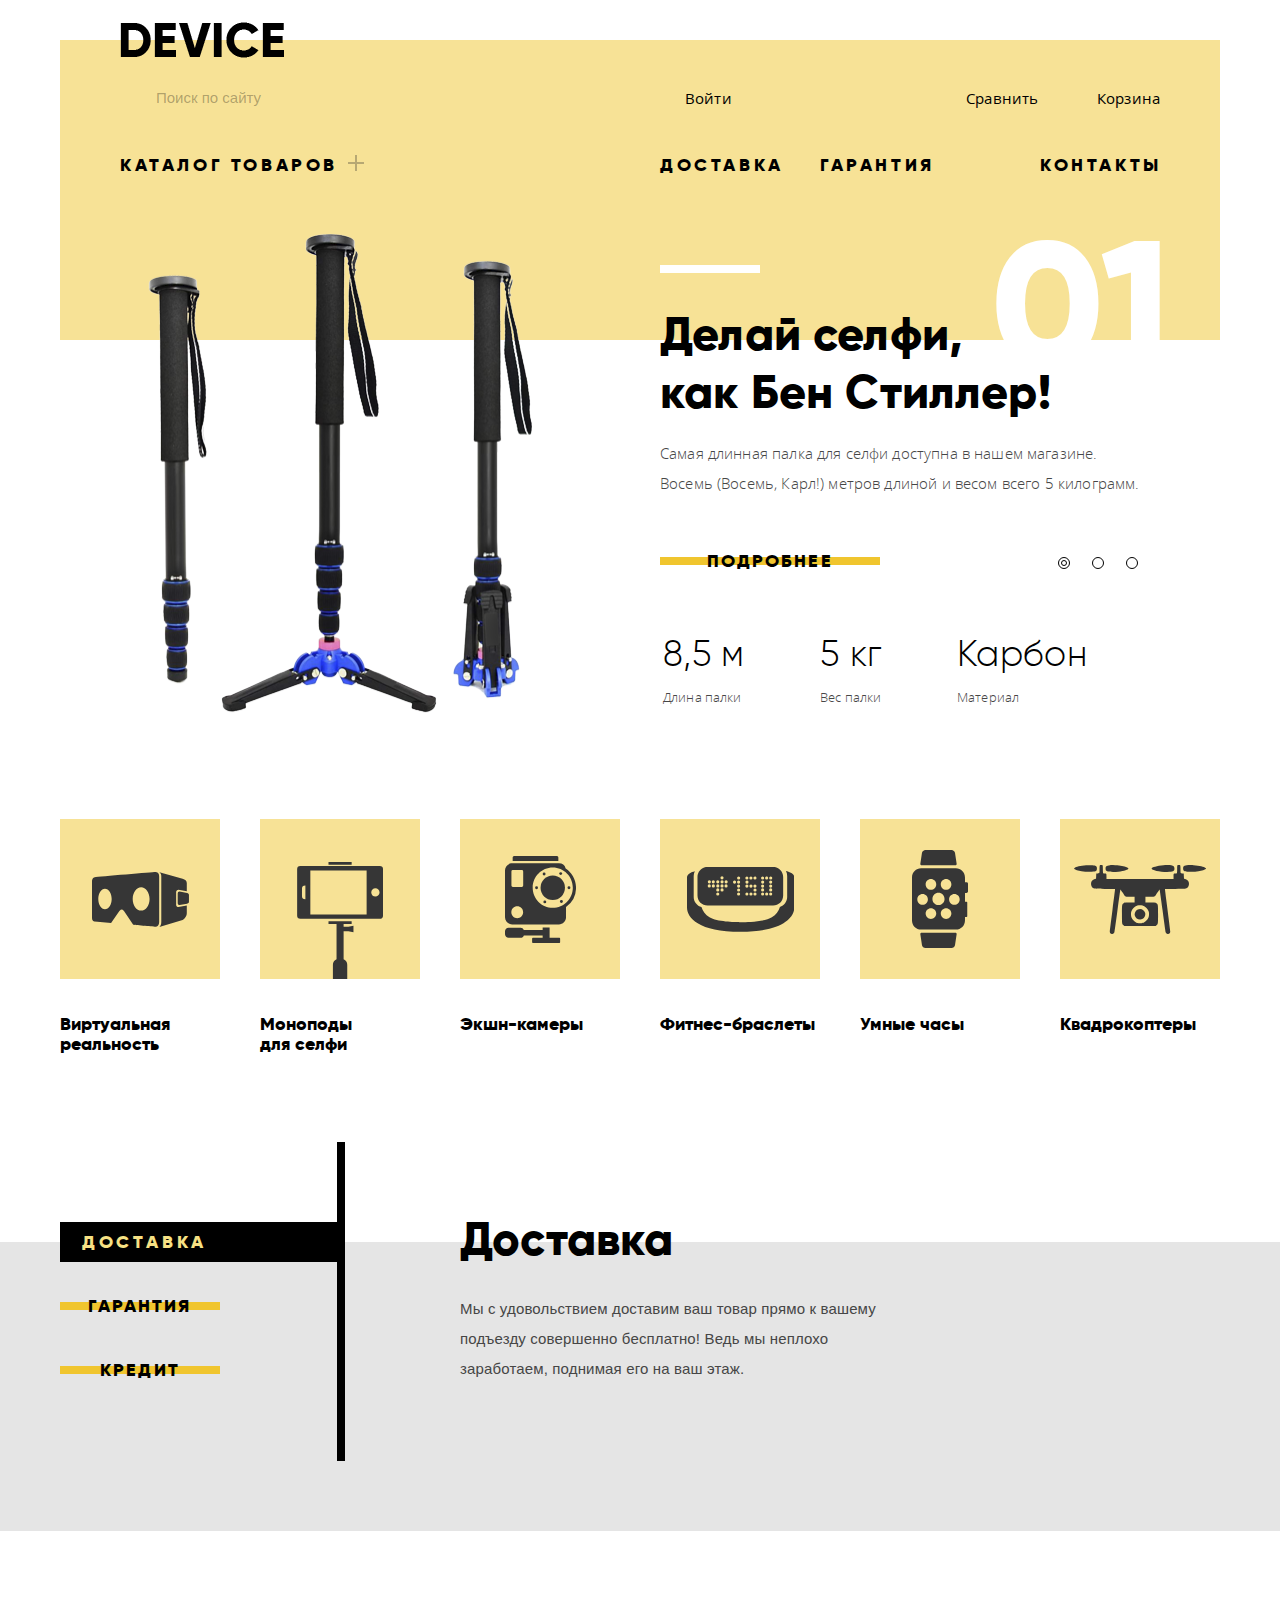
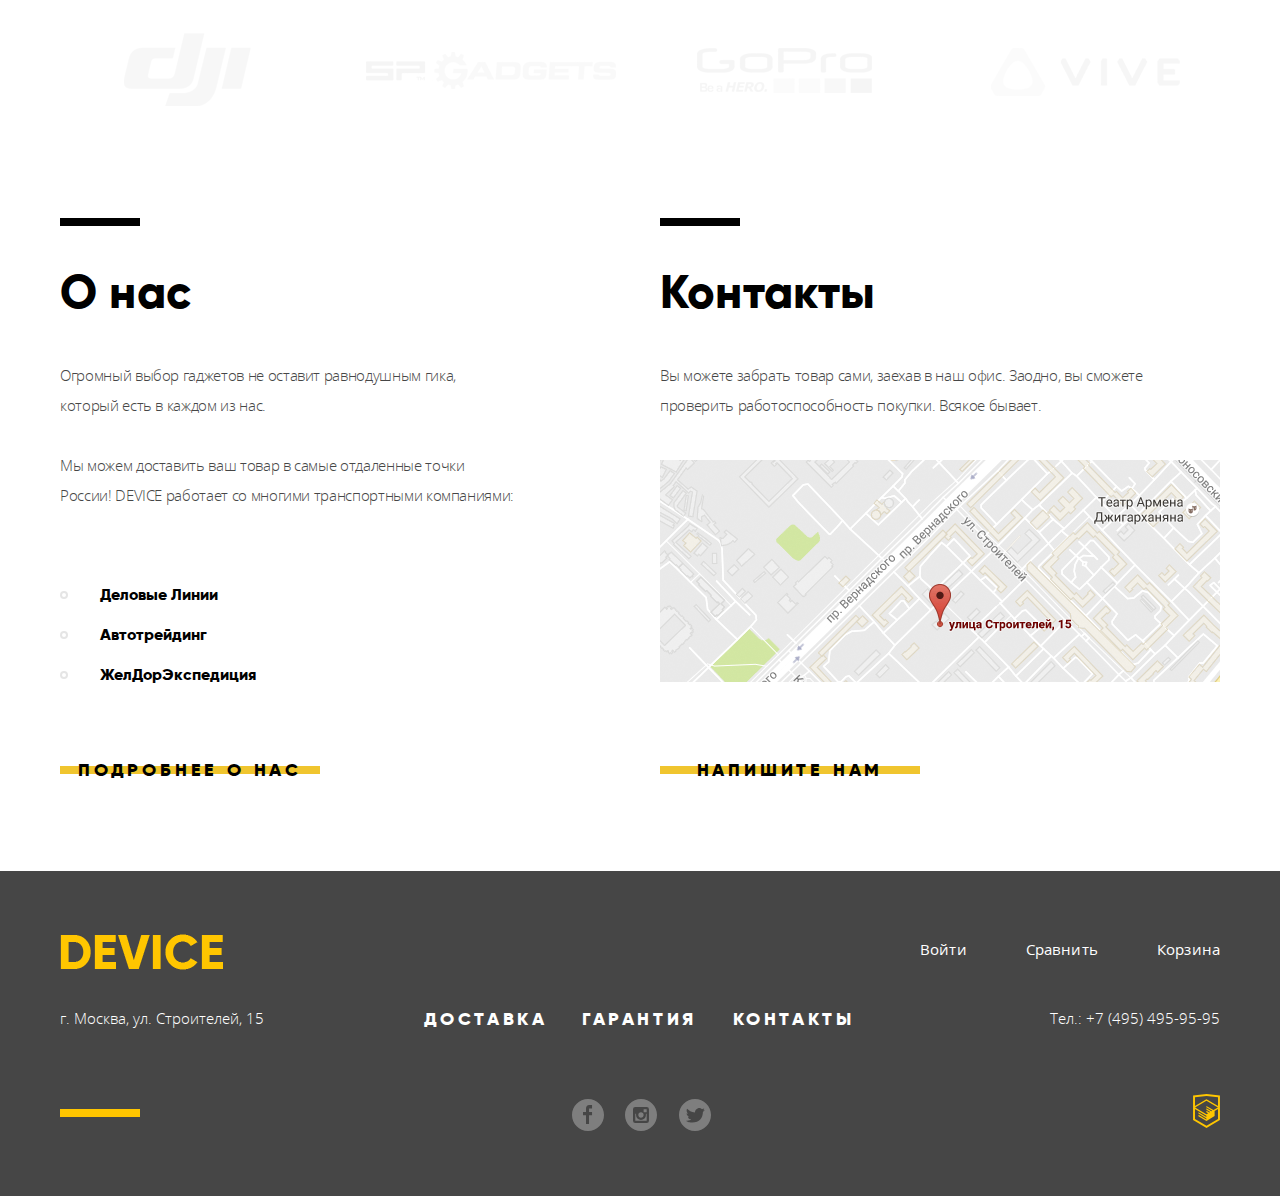
==== index.html @ a0af2e62 "Добавление ссылок в каталог." ====
<!DOCTYPE html>
<html lang="ru">

<head>
  <meta charset="utf-8">
  <link rel="stylesheet" href="css/normalize.css">
  <link rel="stylesheet" href="css/style.min.css">
  <title>Магазин гаджетов "Девайс"</title>
</head>

<body>
  <header class="header">
    <div class="container">
      <div class="color-wrapper">
        <div class="header-logo">
          <a href="index.html" class="header-logo-link"><img class="header-logo-image" src="img/logo.png" width="164" height="36" alt="Магазин Девайс"></a>
        </div>
        <form class="header-search-form" method="get" action="https://echo.htmlacademy.ru">
          <label class="header-search-label visually-hidden">Поиск по сайту</label>
          <input class="header-search-input" type="text" value="" title="Поле ввода для поиска по сайту" placeholder="Поиск по сайту">
          <button class="button header-search-button" type="submit" title="Поиск по сайту">Найти</button>
        </form>
        <div class="user-navigation">
          <a class="button button-login" href="login.html">Войти</a>
          <a class="button button-compare" href="compare.html">Сравнить</a>
          <a class="button button-cart" href="cart.html">Корзина</a>
        </div>
        <nav class="navigation">
          <div class="catalog" title="Категории товаров">
            <button class="button catalog-button" type="button">Каталог товаров</button>
            <div class="catalog-wrapper">
              <ul class="catalog-list">
                <li class="catalog-item">
                  <a class="catalog-item-link" href="vr.html">Виртуальная реальность</a>
                </li>
                <li class="catalog--item">
                  <a class="catalog-item-link" href="catalog.html">Моноподы для селфи</a>
                </li>
                <li class="catalog-item">
                  <a class="catalog-item-link" href="action-cameras.html">Экшн-камеры</a>
                </li>
              </ul>
              <ul class="catalog-list">
                <li class="catalog-item">
                  <a class="catalog-item-link" href="fitness.html">Фитнес-браслеты</a>
                </li>
                <li class="catalog-item">
                  <a class="catalog-item-link" href="smart-watch.html">Умные часы</a>
                </li>
              </ul>
              <ul class="catalog-list">
                <li class="catalog-item">
                  <a class="catalog-item-link" href="Kvadrocopters.html">Квадрокоптеры</a>
                </li>
              </ul>
            </div>
          </div>

          <ul class="navigation-list">
            <li class="navigation-item">
              <a class="navigation-item-link" href="delivery.html">Доставка</a>
            </li>
            <li class="navigation-item">
              <a class="navigation-item-link" href="guaranties.html">Гарантия</a>
            </li>
            <li class="navigation-item">
              <a class="navigation-item-link" href="contacts.html">Контакты</a>
            </li>
          </ul>
        </nav>
      </div>
    </div>

  </header>

  <main class="main">
    <div class="container">
      <div class="sliders-container">
        <div class="slider-switch-container">
            <input class="slider-switch-item" type="radio" id="slide-1-switch" checked name="slide-switch" title="Переключатель слайдов">
            <label class="slider-switch-label" for="slide-1-switch"></label>
            <input class="slider-switch-item" type="radio" id="slide-2-switch" name="slide-switch" title="Переключатель слайдов">
            <label class="slider-switch-label" for="slide-2-switch"></label>
            <input class="slider-switch-item" type="radio" id="slide-3-switch" name="slide-switch" title="Переключатель слайдов">
            <label class="slider-switch-label" for="slide-3-switch"></label>
        </div>
        <article class="slide slide-selfie slide-active">
          <div class="slide-container">
            <img class="slide-image" src="img/slider-1.png" width="440" height="485" alt="Палка для селфи">
          </div>
          <div class="slide-wrapper">
            <p class="slide-tagline">Делай селфи,<br> как Бен Стиллер!</p>
            <h2 class="slide-description">Самая длинная палка для селфи доступна в нашем магазине. Восемь&#160;(Восемь, Карл!) метров длиной и весом всего 5 килограмм.</h2>
            <a class="slide-link detail-button" href="#">Подробнее</a>
            <table class="slide-ttx-table" title="Характеристики устройства">
              <tr class="slide-ttx-product">
                <td class="slide-ttx-value">8,5 м</td>
                <td class="slide-ttx-value">5 кг</td>
                <td class="slide-ttx-value">Карбон</td>
              </tr>
              <tr class="slide-ttx-product">
                <td class="slide-ttx-property">Длина палки</td>
                <td class="slide-ttx-property">Вес палки</td>
                <td class="slide-ttx-property">Материал</td>
              </tr>
            </table>
          </div>
        </article>

        <article class="slide slide-watch">
          <div class="slide-container">
            <img class="slide-image" src="img/slider-2.png" width="440" height="485" alt="Фитнес-браслет">
          </div>
          <div class="slide-wrapper">
            <p class="slide-tagline">Худеем<br> правильно!</p>
            <h2 class="slide-description">Мотивирующие фитнес-браслеты помогут найти в себе силы не пропускать занятия и соблюдать диету.</h2>
            <a class="slide-link detail-button" href="#">Подробнее</a>
            <table class="slide-ttx-table" title="Характеристики устройства">
              <tr class="slide-ttx-product">
                <td class="slide-ttx-value">48 часов</td>
              </tr>
              <tr class="slide-ttx-product">
                <td class="slide-ttx-property">Без подзарядки</td>
              </tr>
            </table>
          </div>
        </article>

        <article class="slide slide-copter">
          <div class="slide-container">
            <img class="slide-image" src="img/slider-3.png" width="526" height="485" alt="Квадрокоптер">
          </div>
          <div class="slide-wrapper">
            <p class="slide-tagline">Порхает&#160;как&#160;бабочка, жалит как пчела!</p>
            <h2 class="slide-description">Этот обычный, на первый взгляд, квадрокоптер оснащен мощным лазером, замаскированным под стандартную камеру.</h2>
            <a class="slide-link detail-button" href="#">Подробнее</a>
            <table class="slide-ttx-table" title="Характеристики устройства">
              <tr class="slide-ttx-product">
                <td class="slide-ttx-value">800 м</td>
                <td class="slide-ttx-value">50 м</td>
              </tr>
              <tr class="slide-ttx-product">
                <td class="slide-ttx-property">Дальность полета</td>
                <td class="slide-ttx-property">Радиус поражения</td>
              </tr>
            </table>
          </div>
        </article>
      </div>


      <section class="product-categories">
        <h2 class="product-categories-title visually-hidden">Категории товаров</h2>
        <a class="product-categories-card-link" href="#">
          <div class="card-image-wrapper"><img class="product-categories-card-image" src="img/popular-1.svg"  width="97" height="55" alt="Категория: Виртуальная реальность"></div>
          <h3 class="product-categories-name" title="Категория: Виртуальная реальность">Виртуальная реальность</h3>
        </a>

        <a class="product-categories-card-link" href="catalog.html">
          <div class="card-image-wrapper"><img class="product-categories-card-image" src="img/popular-2.svg" width="86" height="117" alt="Категория: Моноподы для селфи"></div>
          <h3 class="product-categories-name" title="Категория: Моноподы для селфи">Моноподы для&#160;селфи</h3>
        </a>

        <a class="product-categories-card-link" href="#">
          <div class="card-image-wrapper"><img class="product-categories-card-image" src="img/popular-3.svg" width="71" height="87" alt="Категория: Экшн-камеры"></div>
          <h3 class="product-categories-name" title="Категория: Экшн-камеры">Экшн-камеры</h3>
        </a>

        <a class="product-categories-card-link" href="#">
          <div class="card-image-wrapper"><img class="product-categories-card-image" src="img/popular-4.svg" width="107" height="65" alt="Категория: Фитнес-браслеты"></div>
          <h3 class="product-categories-name" title="Категория: Фитнес-браслеты">Фитнес-браслеты</h3>
        </a>
        <a class="product-categories-card-link" href="#">
          <div class="card-image-wrapper"><img class="product-categories-card-image" src="img/popular-5.svg" width="56" height="98" alt="Категория: Умные часы"></div>
          <h3 class="product-categories-name" title="Категория: Умные часы">Умные часы</h3>
        </a>
        <a class="product-categories-card-link" href="#">
          <div class="card-image-wrapper"><img class="product-categories-card-image" src="img/popular-6.svg" width="132" height="69" alt="Категория: Квадрокоптеры"></div>
          <h3 class="product-categories-name" title="Категория: Квадрокоптеры">Квадрокоптеры</h3>
        </a>
      </section>
    </div>
    <section class="services">
      <div class="wrapper">
        <h2 class="services-title visually-hidden">Сервисы</h2>
        <ul class="services-list" title="Сервисы магазина">
          <li class="services-item">
            <button class="button services-button detail-button active-label">Доставка</button>
          </li>
          <li class="services-item">
            <button class="button services-button detail-button">Гарантия</button>
          </li>
          <li class="services-item">
            <button class="button services-button detail-button">Кредит</button>
          </li>
        </ul>


        <div class="services-content">
          <div class="services-content-block services-content-block__delivery">
            <h3 class="services-content-title">Доставка</h3>
            <p class="services-content-text">Мы с удовольствием доставим ваш товар прямо к вашему подъезду совершенно бесплатно! Ведь мы неплохо заработаем, поднимая его на ваш этаж.</p>
          </div>
          <div class="services-content-block services-content-block__warranty">
            <h3 class="services-content-title">Гарантия</h3>
            <p class="services-content-text">Если из-за возгорания купленного у нас товара у вас сгорит дом — не переживайте, мы выдадим вам новый. Товар, не дом, конечно же.</p>
          </div>
          <div class="services-content-block services-content-block__credit">
            <h3 class="services-content-title">Кредит</h3>
            <p class="services-content-text">Залезть в долговую яму стало проще! Кредитные консультанты подберут для вас наиболее выгодные условия кредита. Выгодные для нашего банка, разумеется.</p>
          </div>
        </div>
      </div>
    </section>
    <div class="container">
      <section class="brands">
        <h2 class="brands-title visually-hidden">Бренды</h2>
        <ul class="brands-items">
          <li class="brands-item">
            <a class="brands-link img-dji" href="#" title="DJI"><img class="brands-image" src="img/logo-1-dji-bw.png" width="260" height="100" alt="DJI">DJI</a>
          </li>
          <li class="brands-item">
            <a class="brands-link img-spg" href="#" title="SPgadgets"><img class="brands-image" src="img/logo-2-sp-bw.png" width="260" height="100" alt="spgadgets">SPgadgets</a>
          </li>
          <li class="brands-item">
            <a class="brands-link img-gop" href="#" title="GO Pro"><img class="brands-image" src="img/logo-3-gp-bw.png" width="260" height="100" alt="gopro">GO Pro</a>
          </li>
          <li class="brands-item">
            <a class="brands-link img-viv" href="#" title="Vive"><img class="brands-image" src="img/logo-4-vive-bw.png" width="260" height="100" alt="vive">Vive</a>
          </li>
        </ul>
      </section>
      <div class="about-info">
        <section class="about">
          <h2 class="about-title">О нас</h2>
          <p class="about-content">Огромный выбор гаджетов не оставит равнодушным гика, который&#160;есть в каждом из нас.</p>
          <p class="about-content">Мы можем доставить ваш товар в самые отдаленные точки России!&#160;DEVICE работает со многими транспортными компаниями:</p>
          <ul class="about-items">
            <li class="about-item">Деловые Линии</li>
            <li class="about-item">Автотрейдинг</li>
            <li class="about-item">ЖелДорЭкспедиция</li>
          </ul>
          <a class="about-link detail-button" href="#">Подробнее о нас</a>
        </section>
        <section class="contacts">
          <h2 class="contacts-title">Контакты</h2>
          <p class="contacts-content">Вы можете забрать товар сами, заехав в наш офис. Заодно, вы сможете проверить&#160;работоспособность покупки. Всякое бывает.</p>
          <div class="contacts-container-map">
            <a class="contacts-link-map" title="Наш адрес: г. Москва, ул. Строителей, 15" href="img/map-big.png"><img class="contacts-image-map" src="img/map.png" width="560" height="222" alt="Наш адрес: г. Москва, ул. Строителей, 15"></a>
          </div>
          <a class="contacts-link detail-button" href="write-us.html">Напишите нам</a>
        </section>
      </div>
    </div>
  </main>
  <footer class="footer">
    <div class="container">
      <div class="footer-user-navigation">
        <img class="logo-img-yellow" src="img/logo-yellow.png" width="163" height="36" alt="Магазин Девайс">
        <ul class="footer-user-navigation-list">
          <li class="footer-user-navigation-item"><a class="button button-login" href="login.html">Войти</a></li>
          <li class="footer-user-navigation-item"><a class="button button-compare" href="compare.html">Сравнить</a></li>
          <li class="footer-user-navigation-item"><a class="button button-cart" href="cart.html">Корзина</a></li>
        </ul>
      </div>
      <div class="footer-contacts-services">
        <span class="footer-adress">г. Москва, ул. Строителей, 15</span>
        <ul class="footer-service-navigation-list">
          <li class="footer-service-navigation-item"><a class="navigation-link" href="#">Доставка</a></li>
          <li class="footer-service-navigation-item"><a class="navigation-link" href="#">Гарантия</a></li>
          <li class="footer-service-navigation-item"><a class="navigation-link" href="#">Контакты</a></li>
        </ul>
        <span class="footer-phone">Тел.: +7 (495) 495-95-95</span>
      </div>
      <section class="footer-social">
        <h2 class="social-title visually-hidden">Мы в соц. сетях</h2>
        <ul class="social-items">
          <li class="social-item">
            <a class="social-link" href="#"><svg xmlns="http://www.w3.org/2000/svg" width="32" height="32" viewBox="0 0 32 32"><title>Мы в Facebook</title><path fill="#FFF" d="M16 0C7.164 0 0 7.163 0 16s7.164 16 16 16c8.837 0 16-7.164 16-16S24.837 0 16 0zm4.062 9.455h-3.021v3.444h3.021v3.445h-3.021v8.61H14.02v-8.61H11v-3.445h3.021V9.455c0-1.902 1.353-3.445 3.021-3.445h3.021v3.445z"/></svg><span class="visually-hidden">facebook</span></a>
          </li>
          <li class="social-item">
            <a class="social-link" href="#"><svg xmlns="http://www.w3.org/2000/svg" width="32" height="32" viewBox="0 0 32 32"><title>Мы в Instagram</title><g fill="#FFF"><path d="M20.916 16a4.938 4.938 0 1 1-9.877 0c0-.394.051-.773.138-1.14h-.897v6.838h11.396V14.86h-.897c.086.367.137.746.137 1.14z"/><path d="M15.978 18.659c1.466 0 2.659-1.193 2.659-2.659s-1.193-2.659-2.659-2.659c-1.466 0-2.659 1.193-2.659 2.659s1.192 2.659 2.659 2.659zM18.637 10.302h3.039v3.039h-3.039z"/><path d="M16 0C7.164 0 0 7.164 0 16c0 8.837 7.164 16 16 16 8.837 0 16-7.163 16-16 0-8.836-7.163-16-16-16zm7.955 21.698a2.285 2.285 0 0 1-2.279 2.279H10.279A2.285 2.285 0 0 1 8 21.698V10.302a2.286 2.286 0 0 1 2.279-2.279h11.396a2.286 2.286 0 0 1 2.279 2.279v11.396z"/></g></svg><span class="visually-hidden">instagram</span></a>
          </li>
          <li class="social-item">
            <a class="social-link" href="#"><svg xmlns="http://www.w3.org/2000/svg" width="32" height="32" viewBox="0 0 32 32"><title>Мы в Twitter</title><path fill="#FFF" d="M16 0C7.164 0 0 7.164 0 16c0 8.837 7.164 16 16 16 8.837 0 16-7.163 16-16 0-8.836-7.163-16-16-16zm7.944 12.809c-.251 6.516-3.463 10.832-10.992 10.702h-.486c-.447 0-4.543-.443-5.344-1.823 2.479.19 4.247-.406 5.12-1.136-1.048-.289-2.923-.461-3.251-2.848.384.104.618.221 1.299.113-1.307-.824-2.758-1.519-2.679-3.643.311.317 1.164.518 1.46.457-.768-.233-2.149-3.244-.974-4.781 1.984 1.79 4.075 3.482 7.804 3.643.227-2.214 1.24-3.699 3.168-4.325 1.84-.479 3.255.26 3.901 1.138.737-.224 1.453-.466 2.193-.685-.004.833-.569 1.463-.935 1.709.747.165 1.423-.475 1.423-.475-.184.963-1.094 1.725-1.707 1.954z"/></svg><span class="visually-hidden">twiter</span></a>
          </li>
        </ul>
        <a class="social-link-htmlAcademy" href="https://htmlacademy.ru/intensive/htmlcss"><img class="social-image-htmlAcademy" width="27" height="34" src="img/logo-html.svg" alt="Лендинг интенсива «Базовый HTML и CSS в htmlAcademy"></a>
      </section>
    </div>
  </footer>
  <div class="popup popup-write-us">
    <div class="popup-container">
      <button class="popup-close popup-close-write-us" type="button" title="Закрыть форму">Закрыть</button>
      <form class="write-us" method="get" action="https://echo.htmlacademy.ru">
        <label class="write-us-name" for="write-us-user-name">Ваше имя:</label>
        <label class="write-us-email" for="write-us-user-email">Ваш e-mail:</label>
        <input class="write-us-input" type="text" required name="user-name" id="write-us-user-name" placeholder="Представьтесь, пожалуйста">
        <input class="write-us-input" type="email" required name="user-email" id="write-us-user-email" placeholder="E-mali для отправки ответа">

        <label class="write-us-text" for="write-us-user-text">Текст письма:</label>
        <textarea class="write-us-text-input" name="text-message" id="write-us-user-text" placeholder="В свободной форме"></textarea>
        <button class="detail-button button" type="submit">Отправить</button>
      </form>
    </div>
  </div>

  <div class="popup popup-map" title="Наш адрес: г. Москва, ул. Строителей, 15">
    <div class="popup-container">
      <button class="popup-close popup-close-map" type="button" title="Закрыть карту">Закрыть</button>
      <iframe class="popup-map-iframe" src="https://yandex.ru/map-widget/v1/-/CBaGq0VTxC" width="960" height="560"></iframe>
      <img class="popup-map-image" src="img/map-big.png" width="960" height="560" alt="Наш адрес: г. Москва, ул. Строителей, 15">
    </div>
  </div>
  <script src="js/modal-script.min.js"></script>
</body>

</html>
---- css/style.min.css ----
.filter,.footer .container,.services-content{-webkit-box-direction:normal}@font-face{font-weight:400;font-style:normal;font-family:'open sans';src:url(../fonts/web/opensans.woff2) format('woff2');src:url(../fonts/web/opensans.woff) format('woff')}@font-face{font-weight:300;font-style:normal;font-family:'open sans';src:url(../fonts/web/opensanslight.woff2) format('woff2');src:url(../fonts/web/opensanslight.woff) format('woff')}@font-face{font-weight:400;font-style:normal;font-family:Gilroy-ExtraBold;src:url(../fonts/web/gilroyextrabold.woff2) format('woff2');src:url(../fonts/web/gilroyextrabold.woff) format('woff')}@font-face{font-weight:300;font-style:normal;font-family:Gilroy-Light;src:url(../fonts/web/gilroylight.woff2) format('woff2');src:url(../fonts/web/gilroylight.woff) format('woff')}html{-webkit-box-sizing:border-box;box-sizing:border-box}*,:after,:before{-webkit-box-sizing:inherit;box-sizing:inherit}body{min-width:1200px;font-weight:300;font-size:15px;font-family:'open sans',Arial,sans-serif;line-height:30px}a{background-position:0 16px;color:#000;text-decoration:none}a:hover{opacity:.6}a:focus{opacity:.3}a:hover.detail-button{opacity:1}ul{list-style:none}.visually-hidden{position:absolute;overflow:hidden;clip:rect(0 0 0 0);margin:-1px;padding:0;width:1px;height:1px;border:0}.detail-button,.filter-title,.navigation-link,.paginator,.product-new::after,.ranking-title{text-transform:uppercase}.button{position:relative;padding:0;border:none;background-color:transparent;background-position:center;letter-spacing:.15px;line-height:36px;cursor:pointer}.detail-button{position:relative;z-index:1;display:block;margin-bottom:10px;padding:5px;min-width:220px;text-align:center;word-wrap:break-word;letter-spacing:2.15px;font-weight:400;font-size:18px;font-family:Gilroy-ExtraBold,'Arial Bold',sans-serif}.detail-button:before{position:absolute;top:0;right:0;bottom:0;left:0;z-index:-1;margin:auto;width:100%;height:8px;background:#f0c52e;content:''}.detail-button:hover::before{padding-top:5px;padding-bottom:5px;height:40px;background-repeat:repeat}.detail-button:active{color:rgba(0,0,0,.3)}.header{margin-top:40px}.color-wrapper,.container{display:-webkit-box;display:-ms-flexbox;display:flex;-ms-flex-wrap:wrap;flex-wrap:wrap;-webkit-box-pack:justify;-ms-flex-pack:justify;justify-content:space-between;margin:0 auto;padding-right:20px;padding-left:20px;min-height:170px;width:1200px}.color-wrapper{width:1160px;background-color:rgba(240,197,46,.5)}.header-logo{margin-top:-18px;margin-bottom:-20px;margin-left:40px;width:100%}.header-search-form{position:relative;margin-left:40px;min-width:440px}.header-search-input{padding-top:2px;padding-left:36px;height:42px;border:none;border-bottom:2px solid transparent;background-color:rgba(240,197,46,0);font-family:'open sans light',Arial,sans-serif;line-height:30px}.catalog-button,.navigation-list,.slide-tagline{font-weight:400;font-family:Gilroy-ExtraBold,'Arial Bold',sans-serif}.header-search-form::before{position:absolute;top:8px;left:3px;content:url('data:image/svg+xml;utf8, <svg xmlns="http://www.w3.org/2000/svg" width="16" height="16" viewBox="0 0 16 16"><path fill="#272525" d="M15.7 14.3l-3.104-3.104A6.979 6.979 0 0 0 14 7a7 7 0 1 0-7 7 6.963 6.963 0 0 0 4.193-1.404L14.3 15.7c.185.184.38.3.7.3a1 1 0 0 0 1-1 .93.93 0 0 0-.3-.7zM2 7c0-2.762 2.238-5 5-5s5 2.238 5 5-2.238 5-5 5-5-2.238-5-5z"/></svg>')}.header-search-input:focus{width:412px;outline:0;border:none;border-bottom:2px solid #000}.header-search-input::-webkit-input-placeholder{color:rgba(0,0,0,.3)}.header-search-input:hover::-webkit-input-placeholder{color:rgba(0,0,0,.6)}.header-search-input:focus::-webkit-input-placeholder{color:rgba(0,0,0,1)}.header-search-button{opacity:0}.header-search-input:focus+.header-search-button{position:absolute;top:-5px;margin-left:0;width:83px;height:47px;border:2px solid #000;color:#000;opacity:1}.header-search-input:focus+.header-search-button:hover{background-color:#000;color:#fff;opacity:1}.header-search-input:focus+.header-search-button:active{background-color:#000;color:rgba(255,255,255,.3);opacity:1}.user-navigation{display:-webkit-box;display:-ms-flexbox;display:flex;-ms-flex-line-pack:start;align-content:flex-start;-webkit-box-align:start;align-items:flex-start;-ms-flex-align:start;-ms-flex-preferred-size:100px;flex-basis:100px;-ms-flex-wrap:wrap;flex-wrap:wrap;-webkit-box-pack:justify;-ms-flex-pack:justify;justify-content:space-between;margin-top:3px;margin-right:40px;min-width:475px}.button-login{-webkit-box-flex:4;-ms-flex-positive:4;flex-grow:4}.user-profile{margin-top:3px;margin-right:20px}.button-logout{-webkit-box-flex:1;-ms-flex-positive:1;flex-grow:1;margin-right:20px;opacity:.3}.button-compare{display:block;-webkit-box-flex:1;-ms-flex-positive:1;flex-grow:1;height:36px}.button-cart,.button-compare,.button-login,.button-logout,.user-profile{position:relative;text-align:left;font-weight:400}.button-login::before,.user-profile::before{position:absolute;left:-25px;content:url('data:image/svg+xml;utf8, <svg xmlns="http://www.w3.org/2000/svg" width="13" height="12" viewBox="0 0 13 12"><path fill="#272525" d="M.032 12h12.937c-.163-2.643-2.074-4.837-4.671-5.543a3.47 3.47 0 0 0 1.687-2.972 3.485 3.485 0 0 0-6.97 0c0 1.264.68 2.361 1.688 2.972C2.106 7.163.194 9.357.032 12z"/></svg>')}.footer .button-login::before{content:url('data:image/svg+xml;utf8, <svg xmlns="http://www.w3.org/2000/svg" width="13" height="12" viewBox="0 0 13 12"><path fill="#ffc600" d="M.032 12h12.937c-.163-2.643-2.074-4.837-4.671-5.543a3.47 3.47 0 0 0 1.687-2.972 3.485 3.485 0 0 0-6.97 0c0 1.264.68 2.361 1.688 2.972C2.106 7.163.194 9.357.032 12z"/></svg>')}.button-compare::before{position:absolute;left:-20px;content:url('data:image/svg+xml;utf8, <svg xmlns="http://www.w3.org/2000/svg" width="10" height="10" viewBox="0 0 10 10"><path fill="#272525" d="M8 2h1.984v8H8zM0 3h1.984v7H0zM4 0h2v10H4z"/></svg>')}.footer .button-compare::before{position:absolute;left:-18px;content:url('data:image/svg+xml;utf8, <svg xmlns="http://www.w3.org/2000/svg" width="10" height="10" viewBox="0 0 10 10"><path fill="#ffc600" d="M8 2h1.984v8H8zM0 3h1.984v7H0zM4 0h2v10H4z"/></svg>')}.button-cart::before{position:absolute;left:-20px;content:url('data:image/svg+xml;utf8, <svg xmlns="http://www.w3.org/2000/svg" width="13" height="12" viewBox="0 0 12 12"><path fill="#272525" d="M11.864 3.017a.429.429 0 0 0-.327-.154H9.225V4.09c0 .563-.484 1.022-1.08 1.022-.594 0-1.078-.458-1.078-1.022V2.863H4.909V4.09c0 .563-.485 1.022-1.08 1.022-.595 0-1.078-.458-1.078-1.022V2.863H.438a.43.43 0 0 0-.327.154.472.472 0 0 0-.108.358l.776 7.134c.015.806.642 1.455 1.411 1.455h7.595c.77 0 1.396-.649 1.411-1.455l.776-7.134a.476.476 0 0 0-.108-.358z"/><path fill="#272525" d="M3.829 4.499c.239 0 .433-.184.433-.409V1.84c0-.632.672-1.022 1.295-1.022h1.079c.655 0 1.078.401 1.078 1.022v2.25c0 .225.194.409.431.409.239 0 .433-.184.433-.409V1.84C8.577.773 7.761 0 6.636 0H5.557c-1.19 0-2.159.826-2.159 1.84v2.25c0 .225.194.409.431.409z"/></svg>')}.footer .button-cart::before{position:absolute;left:-18px;content:url('data:image/svg+xml;utf8, <svg xmlns="http://www.w3.org/2000/svg" width="13" height="12" viewBox="0 0 12 12"><path fill="#ffc600" d="M11.864 3.017a.429.429 0 0 0-.327-.154H9.225V4.09c0 .563-.484 1.022-1.08 1.022-.594 0-1.078-.458-1.078-1.022V2.863H4.909V4.09c0 .563-.485 1.022-1.08 1.022-.595 0-1.078-.458-1.078-1.022V2.863H.438a.43.43 0 0 0-.327.154.472.472 0 0 0-.108.358l.776 7.134c.015.806.642 1.455 1.411 1.455h7.595c.77 0 1.396-.649 1.411-1.455l.776-7.134a.476.476 0 0 0-.108-.358z"/><path fill="#ffc600" d="M3.829 4.499c.239 0 .433-.184.433-.409V1.84c0-.632.672-1.022 1.295-1.022h1.079c.655 0 1.078.401 1.078 1.022v2.25c0 .225.194.409.431.409.239 0 .433-.184.433-.409V1.84C8.577.773 7.761 0 6.636 0H5.557c-1.19 0-2.159.826-2.159 1.84v2.25c0 .225.194.409.431.409z"/></svg>')}.header .button:hover{opacity:.6}.header .button:focus{border:none}.header .button:active{outline:0;border:none;opacity:.3}.catalog:hover .catalog-wrapper{position:absolute;left:-60px;z-index:1;display:-webkit-box;display:-ms-flexbox;display:flex;padding-left:60px;min-width:1160px;background-color:#f7e296}.catalog,.slide{position:relative}.catalog{-webkit-box-flex:1;-ms-flex-preferred-size:auto;flex-basis:auto;-ms-flex-positive:1;flex-grow:1;margin-left:40px;width:250px}.catalog-wrapper{display:none;min-width:1100px;min-height:160px}.catalog-list{margin-right:55px;padding:0;letter-spacing:.15px;line-height:36px}.catalog-button,.navigation-list{padding:0;color:#000;text-transform:uppercase;letter-spacing:3.6px;font-size:18px}.catalog-button{margin:0;line-height:12px}.catalog-button::after{margin-left:10px;width:16px;height:16px;content:url(../img/plus.svg);opacity:.3}.slide-tagline::before,.slide::before{content:''}.navigation{display:-webkit-box;display:-ms-flexbox;display:flex;-ms-flex-wrap:wrap;flex-wrap:wrap;-webkit-box-pack:end;-ms-flex-pack:end;justify-content:flex-end;width:1200px}.navigation-list{display:-webkit-box;display:-ms-flexbox;display:flex;-ms-flex-wrap:wrap;flex-wrap:wrap;-webkit-box-pack:justify;-ms-flex-pack:justify;justify-content:space-between;margin:0 20px 0 auto}.navigation-item{width:140px}.navigation-item-link{display:block;height:auto}.navigation-item:nth-child(2n){margin-right:80px;margin-left:20px}.sliders-container{position:relative;margin:20px auto 95px;width:1040px}.slider-switch-container{position:absolute;right:24px;bottom:128px;min-width:80px}.slide{display:none}.product-categories,.slide-active{display:-webkit-box;display:-ms-flexbox;display:flex}.slide::before{position:absolute;top:-20px;left:-60px;z-index:-1;display:block;width:1160px;height:130px;background-color:rgba(240,197,46,.5)}.slide-description,.slide-link{display:inline-block;vertical-align:middle}.slide-container{-webkit-box-flex:1;-ms-flex:1;flex:1;margin-right:40px}.slide-wrapper{position:relative;width:500px}.slide-tagline{margin-top:75px;margin-bottom:17px;letter-spacing:.17px;font-size:47px;line-height:normal}.slide-tagline::before{position:absolute;top:35px;left:0;width:100px;height:8px;background-color:#fff}.slide-tagline::after{position:absolute;top:-35px;right:-12px;z-index:-1;color:#fff;font-size:179px}.slide-description,.slide-ttx-property{color:#464646;word-wrap:break-word;font-weight:300}.slide-selfie .slide-tagline::after{content:'01'}.slide-watch .slide-tagline::after{content:'02'}.slide-copter .slide-tagline::after{content:'03'}.slide-description{margin-top:0;margin-bottom:43px;width:500px;letter-spacing:.15px;font-size:15px;font-family:'open sans',Arial,sans-serif;line-height:30px;text-align:left}.slide-link{margin:0;text-align:center}.slide-ttx-table{margin-top:55px;table-layout:fixed}.slide-ttx-value{padding-bottom:15px;word-wrap:break-word;letter-spacing:.36px;font-weight:300;font-size:36px;font-family:Gilroy-Light,Arial,sans-serif}.product-categories-name,.services-content-title{font-family:Gilroy-ExtraBold,'Arial Bold',sans-serif}.slide-ttx-property{width:155px;letter-spacing:.13px;font-size:13px;line-height:20px}.slide-ttx-property:nth-child(2),.slide-ttx-value:nth-child(2){width:135px}.slider-switch-item{display:none}.slider-switch-label,.slider-switch-label::before{display:inline-block;width:12px;height:12px;text-align:left;vertical-align:middle}.slider-switch-label{position:relative;top:-20px;z-index:2;margin-right:18px}.slider-switch-label:last-child{margin-right:-4px}.slider-switch-label::before{position:absolute;top:0;left:0;margin-bottom:20px;margin-left:2px;border:1px solid #000;border-radius:50%;background-color:transparent;content:'';cursor:pointer}.slider-switch-item:checked+.slider-switch-label::before{border:4px double #000}.product-categories{display:-webkit-box;display:-ms-flexbox;display:flex;-webkit-box-pack:justify;-ms-flex-pack:justify;justify-content:space-between;margin-bottom:170px;width:1160px}.card-image-wrapper,.services .wrapper{display:-webkit-box;display:-ms-flexbox}.product-categories-name{margin-top:35px;width:160px;color:#000;font-weight:400;font-size:18px;line-height:20px}.card-image-wrapper{display:flex;-webkit-box-align:center;align-items:center;-ms-flex-align:center;-webkit-box-pack:center;-ms-flex-pack:center;justify-content:center;width:160px;height:160px;background-color:rgba(240,197,46,.5);vertical-align:middle;text-align:center}.product-categories-card-link:nth-child(3) .card-image-wrapper{-webkit-box-align:end;align-items:flex-end;-ms-flex-align:end;vertical-align:bottom}.product-categories-card-link:active .product-categories-card-image{opacity:.3}.img-dji:hover,.img-gop:hover,.img-spg:hover,.img-viv:hover,.product-categories-card-link:focus,.product-categories-card-link:hover{opacity:1}.product-categories-card-link:focus .card-image-wrapper,.product-categories-card-link:hover .card-image-wrapper{background-color:rgba(240,197,46,1)}.services{min-width:1160px;background-color:#e5e5e5}.services .wrapper{display:flex;margin:0 auto 90px;min-height:288px;width:1160px}.brands-items,.services-content{display:-webkit-box;display:-ms-flexbox}.brands{-webkit-box-flex:1;-ms-flex-preferred-size:auto;flex-basis:auto;-ms-flex-positive:1;flex-grow:1}.services-list{margin:-100px 115px 70px 0;padding:0;min-height:319px;width:285px;border-right:8px solid #000}.services-item{margin:0;width:160px}.services-button{min-width:160px;padding-top:2px;padding-bottom:2px;margin-bottom:24px}.services-item:first-child{margin-top:80px}.active-label,.services-button:hover{padding-right:118px;padding-left:10px;width:277px;background-color:#000;color:#f7e184;letter-spacing:3.8px}.active-label.detail-button::before,.services-button:hover.detail-button::before{background-color:#000;content:''}.services-content{position:relative;display:flex;-webkit-box-flex:1;-ms-flex:1;flex:1;-webkit-box-orient:vertical;-ms-flex-direction:column;flex-direction:column;margin-top:-65px}.services-content-block::before{position:absolute;right:65px;bottom:130px}.services-content-block__delivery::before{content:url('data:image/svg+xml;utf8, <svg xmlns="http://www.w3.org/2000/svg" width="136" height="164" viewBox="0 0 136 164"><g fill="#FFF"><path d="M93.133 38.767c8.121 0 14.945-5.542 16.9-13.049l5.467.814a2.159 2.159 0 0 0 2.451-1.816 2.157 2.157 0 0 0-1.816-2.451l-5.541-.825c.002-.046.004-.091.004-.138 0-.182-.006-.362-.014-.542 0 0-.451-6.518-1.074-9.237-.621-2.719-2.535-3.296-2.535-3.296-9.77-2.212-19.772-2.438-22.375-2.438s-3.158 1.332-3.158 1.332l-3.15 4.996-.01-.003c-.076.122-.146.245-.219.368l-.027.043a17.387 17.387 0 0 0-2.367 8.777c-.001 9.646 7.819 17.465 17.464 17.465zM131.535 78.076v-.002l-26.742-2.168-9.246-21.112s-.461-2.774-6.008-8.476c-5.549-5.702-16.799-3.39-16.799-3.39s-23.886 4.469-31.745 6.318c-7.86 1.85-8.168 9.863-8.168 9.863l-.632 4.519-15.178-2.941a3.012 3.012 0 0 0-3.516 2.374L6.09 101.303a3.008 3.008 0 0 0 2.375 3.516l51.196 9.923c.115.022.23.024.346.033h.002c-.728.104-1.291-.035-1.291-.035l-9.4-1.849-3.082 17.105-23.56 20.363a7.43 7.43 0 1 0 9.857 11.086s27.725-22.05 29.575-23.591c1.85-1.54 2.773-3.853 2.773-3.853s4.541-13.948 5.779-16.874c.848-2.004 4.932-1.079 4.932-1.079l22.885 8.631 7.615 29.062c.082.63.242 1.234.473 1.804h.002a7.428 7.428 0 0 0 14.112-4.512c-.842-4.965-4.604-27.046-5.561-31.826-1.078-5.394-4.621-6.934-4.621-6.934s-21.268-11.558-22.654-12.329c-1.387-.77-1.078-2.774-1.078-2.774l3.93-14.331 2.773 5.856s1.619 3.274 4.084 3.391l33.357.82a7.43 7.43 0 0 0 7.43-7.431 7.43 7.43 0 0 0-6.804-7.399zM60.104 62.807l-1.789 5.88 9.898 1.919-20.214-3.917.548-2.496 11.557-1.386zm-2.249 45.473l-45.304-8.781 6.27-32.353 12.542 2.431-1.618 11.567-.64 4.406c-.005.026-.008.056-.012.082l-.018.127h.002a7.43 7.43 0 0 0 7.367 8.38 7.428 7.428 0 0 0 7.368-8.366l2.901-13.223 17.413 3.374-6.271 32.356zM25.05 17.008h38.027c1.1 0 2-.896 2-1.99 0-1.094-.9-1.99-2-1.99H25.05c-1.1 0-2 .896-2 1.99 0 1.094.9 1.99 2 1.99zM38.08 23.025c-1.1 0-2 .896-2 1.99 0 1.094.9 1.99 2 1.99h22.959c1.1 0 2-.896 2-1.99a2 2 0 0 0-2-1.99H38.08z"/></g><path fill="#3A3A3A" d="M87.098 32.732c8.121 0 14.945-5.542 16.9-13.049l5.467.814a2.159 2.159 0 0 0 2.451-1.816 2.157 2.157 0 0 0-1.816-2.451l-5.541-.825c.002-.046.004-.091.004-.138 0-.182-.006-.362-.014-.542 0 0-.451-6.518-1.074-9.237-.621-2.719-2.535-3.296-2.535-3.296C91.17-.02 81.168-.246 78.564-.246s-3.158 1.332-3.158 1.332l-3.15 4.996-.01-.003c-.076.121-.146.245-.219.368L72 6.49a17.387 17.387 0 0 0-2.367 8.777c0 9.646 7.82 17.465 17.465 17.465zM125.5 72.041v-.002l-26.742-2.168-9.246-21.112s-.461-2.774-6.008-8.476c-5.549-5.702-16.799-3.39-16.799-3.39S42.819 41.362 34.96 43.21c-7.86 1.85-8.168 9.863-8.168 9.863L23.71 75.109l-.64 4.406c-.005.026-.008.056-.012.082l-.018.127h.002a7.43 7.43 0 0 0 7.367 8.38 7.428 7.428 0 0 0 7.368-8.366l4.734-21.581 11.557-1.386-1.789 5.88 9.898 1.919a3.01 3.01 0 0 1 2.375 3.517L57.14 106.33a3.012 3.012 0 0 1-2.948 2.43c-.072 0-.146-.016-.22-.021-.728.104-1.291-.035-1.291-.035l-9.4-1.849-3.082 17.105-23.56 20.363a7.43 7.43 0 1 0 9.857 11.086s27.725-22.05 29.575-23.591c1.85-1.54 2.773-3.853 2.773-3.853s4.541-13.948 5.779-16.874c.848-2.004 4.932-1.079 4.932-1.079l22.885 8.631 7.615 29.062c.082.63.242 1.234.473 1.804h.002a7.428 7.428 0 0 0 14.112-4.512c-.842-4.965-4.604-27.046-5.561-31.826-1.078-5.394-4.621-6.934-4.621-6.934S83.193 94.682 81.807 93.91c-1.387-.77-1.078-2.774-1.078-2.774l3.93-14.331 2.773 5.856s1.619 3.274 4.084 3.391l33.357.82a7.43 7.43 0 0 0 .627-14.831z"/><path fill="#F0C42E" d="M53.971 108.739h.002c.073.006.147.021.22.021 1.407 0 2.671-1 2.948-2.43l7.412-38.243a3.01 3.01 0 0 0-2.375-3.517l-20.214-3.917-1.286 5.862 17.413 3.374-6.271 32.354-45.304-8.779 6.27-32.353 12.542 2.431.832-5.95-15.178-2.942a3.012 3.012 0 0 0-3.516 2.374L.055 95.268a3.008 3.008 0 0 0 2.375 3.516l51.196 9.923c.114.022.229.023.345.032z"/><path fill="#F0C52E" d="M59.042 8.982a2 2 0 0 1-2 1.99H19.015c-1.1 0-2-.896-2-1.99 0-1.094.9-1.99 2-1.99h38.027c1.1.001 2 .896 2 1.99zM57.004 18.98c0 1.094-.9 1.99-2 1.99h-22.96c-1.1 0-2-.896-2-1.99a2 2 0 0 1 2-1.99h22.959c1.101 0 2.001.896 2.001 1.99z"/></svg>')}.services-content-block__warranty::before{content:url('data:image/svg+xml;utf8, <svg xmlns="http://www.w3.org/2000/svg" width="171" height="195" viewBox="0 0 171 195"><g fill="#FFF"><path d="M77.694 174.636c-.104-.13-10.495-12.996-12.609-15.76-1.321-1.727-3.307-2.678-5.593-2.678-2.56 0-4.836 1.17-5.512 1.553l-5.486 2.743c-1.773-.479-5.587-1.95-9.28-6.268-3.284-3.839-3.261-8.986-3.086-11.099l5.893-5.893c3.093-2.717 2.452-6.516 1.246-8.431l-.219-.311s-12.862-16.221-14.666-18.498c-.989-1.249-2.475-1.938-4.184-1.938-2.849 0-5.879 1.975-6.756 2.592-10.885 7.749-11.586 14.562-11.631 15.313l-.024.414.074.409c6.412 35.726 26.026 51.137 35.453 58.543 1.148.901 2.14 1.681 2.854 2.306C50.731 193.38 57.93 194 60.721 194c2.375-.001 4.48-.405 6.089-1.171 4.366-2.078 9.425-8.01 10.872-9.778 2.501-3.059 1.283-6.599.168-8.208l-.156-.207zm-13.893 11.873c-.499.237-1.57.491-3.081.491-1.56 0-7.032-.334-11.944-4.632-.854-.747-1.913-1.579-3.139-2.543-8.694-6.83-26.729-21.001-32.78-53.684.289-.979 1.829-4.938 8.62-9.771a11.385 11.385 0 0 1 2.119-1.142l13.502 17.03-7.528 7.527-.203 1.055c-.081.422-1.911 10.409 4.527 17.937 6.286 7.349 13.25 8.667 14.583 8.856l1.082.154 7.644-3.823.218-.118c.281-.167 1.335-.648 2.071-.648.036 0 .065.001.088.003 2.149 2.8 11.105 13.897 12.5 15.624a.03.03 0 0 0 .004.01c-2.562 3.095-6.173 6.669-8.283 7.674zM137.85 65.824c5.512-5.177 7.156-11.975 5.033-20.783a2.502 2.502 0 0 0-4.103-1.272l-8.221 7.403c-1.438-.795-3.676-2.451-4.465-5.33l6.803-6.729a2.502 2.502 0 0 0 .104-3.446l-.186-.207a2.473 2.473 0 0 0-.678-.533c-.16-.086-3.988-2.116-8.824-2.116-4.709 0-8.859 1.921-12.002 5.556-6 6.938-4.557 15.042-3.543 18.471l-3.488 3.488-10.284-9.236 4.717-3.266L78.671 34.1 68.07 44.703l13.724 20.041 3.266-4.717 9.237 10.282-3.295 3.294c-1.5-.478-3.883-1.052-6.663-1.052-5.429 0-10.236 2.174-13.962 6.359-.271.329-6.599 8.165-2.751 18.621a2.501 2.501 0 0 0 3.993 1.019l8.295-7.259c1.323.567 3.622 2.08 4.659 5.925l-7.384 7.516a2.498 2.498 0 0 0 1.218 4.187c.11.025 2.724.623 6.175.623 6.84 0 12.112-2.271 15.245-6.567 3.363-4.613 4.094-9.433 3.994-13.088l16.217 16.217.172.158c1.521 1.26 4.318 2.725 7.451 2.725 2.227 0 4.625-.741 6.852-2.824l5.518-5.516.102-.104c5.012-5.358 2.258-11.698.1-14.302l-16.945-16.959c1.027.106 2.148.181 3.322.181 4.888-.001 8.669-1.225 11.24-3.639zM84.551 51.978l-2.734 3.949-7.276-10.625 4.731-4.732 10.625 7.276-3.95 2.734 14.792 13.286-4.094 4.093 1.191-1.192-13.285-14.789zm13.562 33.524c.109.313 2.615 7.746-2.328 14.527-2.77 3.798-7.748 4.526-11.4 4.512l4.703-4.787c.566-.576.82-1.391.68-2.187-1.791-10.147-9.745-11.484-10.083-11.536a2.513 2.513 0 0 0-2.027.589l-6.204 5.428c-.522-5.56 2.413-9.489 2.759-9.932 2.721-3.03 6.127-4.566 10.125-4.566 3.515 0 6.231 1.211 6.249 1.22a2.501 2.501 0 0 0 2.818-.501l19-19a2.493 2.493 0 0 0 .527-2.756c-.035-.083-3.494-8.34 2.158-14.876 2.195-2.539 4.961-3.826 8.221-3.826 1.23 0 2.383.183 3.365.421l-5.047 4.993a2.5 2.5 0 0 0-.725 2.08c1.012 8.3 8.969 11.077 9.307 11.191a2.503 2.503 0 0 0 2.473-.511l6.049-5.447c.373 4.864-1.02 8.554-4.309 11.642-2.008 1.887-5.359 2.283-7.818 2.283-3.689 0-6.951-.865-6.982-.873a2.502 2.502 0 0 0-2.43.653l-18.5 18.667a2.521 2.521 0 0 0-.581 2.592zm5.502 1.842v0zm-.181-1.121zm33.091 10.856l-5.479 5.476c-3.248 2.98-6.9.432-7.576-.087l-18.643-18.645 14.941-15.075-2.035 2.053 18.707 18.706c.46.592 3.097 4.287.085 7.572zm-15.209-28.054zm-.843-.143l.066.012a4.19 4.19 0 0 1-.066-.012z"/><path d="M104.162 6.002c-36.408 0-65.922 29.514-65.922 65.922 0 33.517 25.02 61.172 57.398 65.354v26.224s57.439-21.243 71.969-73.622c.078-.283.139-.538.211-.812.113-.424.225-.85.33-1.277.064-.263.119-.514.178-.769a66.07 66.07 0 0 0 1.758-15.098c0-36.408-29.514-65.922-65.922-65.922zm57.348 79.422l-.006.027-.006.027-.029.13c-.039.17-.076.339-.119.515-.094.376-.191.751-.301 1.161l-.104.4a9.602 9.602 0 0 1-.082.324c-5.564 20.056-18.52 37.7-38.506 52.442-7.373 5.438-14.408 9.464-19.719 12.175V131.123l-6.104-.788c-29.243-3.777-51.295-28.889-51.295-58.412 0-32.49 26.432-58.922 58.922-58.922 32.488 0 58.922 26.432 58.922 58.922a59.082 59.082 0 0 1-1.573 13.501z"/></g><path fill="#3A3A3A" d="M54.583 187.998c-2.791 0-9.989-.62-16.554-6.364-.714-.625-1.706-1.404-2.854-2.306-9.426-7.406-29.041-22.817-35.453-58.543l-.074-.409.024-.414c.044-.752.746-7.564 11.631-15.313.877-.617 3.907-2.592 6.756-2.592 1.708 0 3.194.688 4.184 1.938 1.804 2.277 14.666 18.498 14.666 18.498l.219.311c1.206 1.915 1.847 5.714-1.246 8.431l-5.893 5.893c-.175 2.112-.198 7.26 3.086 11.099 3.692 4.317 7.507 5.789 9.28 6.268l5.486-2.743c.676-.383 2.952-1.553 5.512-1.553 2.286 0 4.272.951 5.593 2.678 2.114 2.764 12.504 15.63 12.609 15.76l.155.207c1.115 1.609 2.333 5.149-.168 8.208-1.447 1.769-6.505 7.7-10.872 9.778-1.607.763-3.712 1.167-6.087 1.168zM6.72 120.14c6.051 32.683 24.086 46.854 32.78 53.684 1.226.964 2.285 1.796 3.139 2.543 4.912 4.298 10.384 4.632 11.944 4.632 1.511 0 2.582-.254 3.081-.491 2.11-1.005 5.722-4.579 8.284-7.674l-.004-.01C64.55 171.097 55.593 160 53.444 157.2a1.063 1.063 0 0 0-.088-.003c-.736 0-1.79.481-2.071.648l-.218.118-7.644 3.823-1.082-.154c-1.333-.189-8.297-1.508-14.583-8.856-6.438-7.527-4.608-17.515-4.527-17.937l.203-1.055 7.528-7.527-13.502-17.03c-.611.237-1.467.688-2.119 1.142-6.793 4.833-8.333 8.792-8.621 9.771z"/><path fill="#F0C42E" d="M78.443 103.54c-3.452 0-6.065-.598-6.175-.623a2.5 2.5 0 0 1-1.218-4.187l7.384-7.516c-1.037-3.845-3.336-5.357-4.659-5.925l-8.295 7.259a2.503 2.503 0 0 1-3.993-1.018c-3.848-10.457 2.48-18.293 2.751-18.622 3.726-4.185 8.533-6.359 13.962-6.359 2.78 0 5.162.574 6.663 1.052l16.766-16.765c-1.013-3.43-2.457-11.534 3.543-18.471 3.143-3.634 7.293-5.556 12.002-5.556 4.837 0 8.664 2.029 8.825 2.116.255.137.484.317.677.533l.186.207c.89.993.845 2.508-.104 3.446l-6.803 6.729c.789 2.879 3.028 4.535 4.465 5.33l8.222-7.403a2.5 2.5 0 0 1 4.103 1.272c2.123 8.809.478 15.606-5.033 20.783-2.57 2.414-6.353 3.638-11.242 3.638-2.789 0-5.324-.407-6.839-.714L97.127 79.399c.729 3.181 1.631 10.62-3.439 17.574-3.133 4.296-8.405 6.567-15.245 6.567zm-.196-5.001c3.651.015 8.631-.714 11.4-4.512 4.944-6.781 2.438-14.214 2.329-14.527a2.518 2.518 0 0 1 .582-2.593l18.5-18.667a2.501 2.501 0 0 1 2.43-.653c.03.008 3.293.873 6.982.873 2.458 0 5.811-.396 7.818-2.283 3.288-3.088 4.681-6.778 4.309-11.642l-6.049 5.447a2.505 2.505 0 0 1-2.473.511c-.338-.114-8.295-2.891-9.307-11.191a2.496 2.496 0 0 1 .724-2.08l5.047-4.993a14.37 14.37 0 0 0-3.365-.421c-3.259 0-6.024 1.288-8.221 3.826-5.651 6.536-2.192 14.793-2.157 14.876.405.94.196 2.033-.528 2.756l-19 19a2.5 2.5 0 0 1-2.817.501c-.018-.008-2.735-1.22-6.25-1.22-3.998 0-7.404 1.536-10.125 4.566-.347.442-3.282 4.372-2.759 9.932l6.204-5.428a2.506 2.506 0 0 1 2.027-.589c.337.052 8.291 1.389 10.082 11.536a2.498 2.498 0 0 1-.679 2.187l-4.704 4.788z"/><g fill="#3A3A3A"><path d="M78.921 54.025l9.237 10.282 3.54-3.541-13.285-14.79-2.735 3.949-7.276-10.624 4.732-4.732 10.625 7.276-3.95 2.734L94.6 57.865l3.541-3.541-10.283-9.236 4.717-3.266-20.042-13.724-10.601 10.603 13.724 20.041zM117.147 63.28a37.19 37.19 0 0 1-3.517-.534l-2.034 2.053 18.706 18.706c.46.592 3.097 4.287.084 7.572l-5.478 5.476c-3.248 2.98-6.901.432-7.576-.087L98.69 77.821l-1.563 1.578c.245 1.07.505 2.63.555 4.485l16.217 16.218.173.158c1.521 1.26 4.318 2.725 7.45 2.725 2.228 0 4.625-.741 6.853-2.824l5.518-5.516.102-.103c5.012-5.358 2.257-11.699.099-14.303L117.147 63.28z"/></g><path fill="#3A3A3A" d="M98.023 7c32.489 0 58.922 26.432 58.922 58.922 0 4.508-.529 9.05-1.573 13.5l-.006.027-.007.027-.029.13c-.038.17-.076.339-.118.515-.094.376-.191.751-.302 1.161l-.103.4c-.026.108-.054.216-.083.324-5.564 20.056-18.52 37.7-38.506 52.442-7.373 5.438-14.408 9.464-19.719 12.175V125.121l-6.104-.788c-29.243-3.777-51.294-28.889-51.294-58.412C39.102 33.432 65.534 7 98.023 7m0-7C61.616 0 32.102 29.514 32.102 65.922c0 33.517 25.02 61.172 57.398 65.354V157.5s57.439-21.243 71.97-73.622c.078-.283.138-.538.21-.812.114-.424.225-.85.331-1.277.063-.263.119-.514.177-.769a66.014 66.014 0 0 0 1.758-15.098C163.945 29.514 134.432 0 98.023 0z"/></svg>')}.services-content-block__credit::before{content:url('data:image/svg+xml;utf8, <svg xmlns="http://www.w3.org/2000/svg" width="156" height="188" viewBox="0 0 156 188"><g fill="#FFF"><circle cx="141.25" cy="68.877" r="14.75"/><path d="M89.113 139.544l-7.074 17.875-22.824 14.917a7.16 7.16 0 0 0-3.634 6.23 7.167 7.167 0 0 0 7.167 7.167 7.121 7.121 0 0 0 4.121-1.31c3.761-2.371 22.351-14.084 25.495-15.88 3.5-2 4.125-5.125 4.125-5.125l4.875-16-5.75-2.625c-5.75-2.625-6.501-5.249-6.501-5.249z"/><path d="M139.321 141.462s-1.158-3.834-4.579-5.167-18.087-7.75-18.087-7.75l15.416-25.584s3.834-9-.333-13.417-13.75-9.75-13.75-9.75h-7.521l15.799-26.801c3.354-5.686 1.443-13.081-4.242-16.432L72.633 7.447c-5.686-3.352-13.079-1.442-16.431 4.244L9.144 91.519c-3.351 5.685-1.442 13.08 4.244 16.432l49.39 29.113c5.686 3.352 13.081 1.441 16.432-4.242l22.934-38.903h8.096l-14.75 26.209s-5.134 9.214-.334 14.25c4.209 4.416 12.667 6.916 12.667 6.916l17.25 6.501 5.101 31.291.009-.001c.549 3.413 3.499 6.023 7.067 6.023a7.166 7.166 0 0 0 7.166-7.167c0-.189-.014-.375-.028-.56l.028-.004-5.095-35.915zM17.958 100.198c-1.401-.826-1.887-2.708-1.061-4.108l47.059-79.829c.826-1.401 2.707-1.888 4.107-1.062l11.521 6.792-50.104 84.998-11.522-6.791zm53.498 28.054c-.826 1.4-2.707 1.887-4.107 1.061l-30.116-17.754L87.34 26.563l30.113 17.753c1.402.826 1.887 2.707 1.062 4.107l-18.493 31.372h-8.783L71.323 94.222a7.155 7.155 0 0 0-1.23.891l-.031.022.002.003a7.142 7.142 0 0 0-2.358 5.304 7.167 7.167 0 0 0 7.167 7.167 7.121 7.121 0 0 0 4.149-1.331l.002.003.071-.058c.182-.133.356-.273.524-.423l9.66-7.784-17.823 30.236z"/></g><path fill="#F0C42E" d="M49.219 5.943L2.161 85.772c-3.351 5.685-1.442 13.08 4.244 16.432l49.39 29.113c5.686 3.352 13.081 1.441 16.432-4.242l47.057-79.829c3.354-5.686 1.443-13.081-4.242-16.432L65.65 1.7C59.965-1.652 52.571.258 49.219 5.943zm-39.305 84.4l47.059-79.829c.826-1.401 2.707-1.888 4.107-1.062l11.521 6.792-50.105 84.998-11.522-6.791c-1.4-.826-1.886-2.708-1.06-4.108zm101.617-47.667l-47.059 79.829c-.826 1.4-2.707 1.887-4.107 1.061l-30.116-17.754 50.106-84.996 30.113 17.753c1.403.825 1.887 2.706 1.063 4.107z"/><g fill="#3A3A3A"><circle cx="135.25" cy="63.083" r="14.75"/><path d="M81.875 133.75l-7.074 17.875-22.825 14.917a7.16 7.16 0 0 0-3.634 6.23 7.167 7.167 0 0 0 7.167 7.167 7.121 7.121 0 0 0 4.121-1.31c3.761-2.371 22.351-14.084 25.495-15.88 3.5-2 4.125-5.125 4.125-5.125l4.875-16-5.75-2.625c-5.75-2.625-6.5-5.249-6.5-5.249zM132.083 135.668s-1.158-3.834-4.579-5.167-18.087-7.75-18.087-7.75l15.416-25.584s3.834-9-.333-13.417S110.75 74 110.75 74H84L64.085 88.427a7.208 7.208 0 0 0-1.23.891l-.031.022.002.003a7.14 7.14 0 0 0-2.358 5.303 7.167 7.167 0 0 0 7.167 7.167 7.121 7.121 0 0 0 4.149-1.331l.002.003.071-.058c.182-.133.357-.273.525-.423l14.743-11.881H103l-14.75 26.209s-5.134 9.214-.334 14.25c4.209 4.416 12.667 6.916 12.667 6.916l17.25 6.501 5.101 31.291.009-.001c.549 3.413 3.499 6.023 7.067 6.023a7.166 7.166 0 0 0 7.166-7.167c0-.189-.014-.375-.028-.56l.028-.004-5.093-35.913z"/></g></svg>')}.about-item::before,.headling-breadcrumbs::before,.social-items::before{content:''}.services-content-block__credit,.services-content-block__warranty{display:none}.services-content-title{margin-bottom:40px;color:#000;letter-spacing:.21px;font-weight:400;font-size:47px}.services-content-text{width:460px;color:#464646;letter-spacing:.15px;font-family:'open sans light',Arial,sans-serif}.about-items,.about-title,.contacts-title,.filter-title,.main-catalog-title,.navigation-link,.ranking-title,legend{font-family:Gilroy-ExtraBold,'Arial Bold',sans-serif}.brands-items{display:flex;-webkit-box-pack:justify;-ms-flex-pack:justify;justify-content:space-between;margin:0 0 100px;padding:0;width:1160px}.brands-link{font-size:0}.img-dji:hover>.brands-image{background-image:url(../img/logo-1-dji.png)}.img-spg:hover>.brands-image{background-image:url(../img/logo-2-spg.png)}.img-gop:hover>.brands-image{background-image:url(../img/logo-3-gp.png)}.img-viv:hover>.brands-image{background-image:url(../img/logo-4-vive.png)}.about-info{display:-webkit-box;display:-ms-flexbox;display:flex;-webkit-box-flex:1;-ms-flex:1;flex:1;-ms-flex-preferred-size:auto;flex-basis:auto;-webkit-box-pack:justify;-ms-flex-pack:justify;justify-content:space-between;margin-bottom:6px}.about,.contacts{margin-bottom:65px;min-height:562px}.about{margin:0 128px 0 0;padding:0}.contacts{margin-right:0}.about-title,.contacts-title{position:relative;margin-bottom:50px;color:#000;letter-spacing:.21px;font-weight:400;font-size:47px;line-height:35px}.about-title::before,.contacts-title::before{position:absolute;top:-57px;left:0;width:80px;height:8px;background-color:#000;content:''}.about-content,.contacts-content{color:#464646;letter-spacing:-.35px;line-height:30px}.about-content{margin-bottom:30px}.contacts-content{margin-bottom:40px}.about-items{margin:65px 0 55px;font-weight:400;font-size:16px;line-height:40px}.about-item{position:relative}.about-item::before{position:absolute;bottom:16px;left:-40px;width:8px;height:8px;border:2px solid #e5e5e5;border-radius:50%}.contacts-container-map{margin-bottom:59px;cursor:pointer}.about-link,.contacts-link{display:inline-block;min-width:260px;letter-spacing:3.8px;text-align:center;vertical-align:middle}.footer{min-width:1200px;background-color:#464646}.footer .container{display:-webkit-box;display:-ms-flexbox;display:flex;-webkit-box-orient:vertical;-ms-flex-direction:column;flex-direction:column;-webkit-box-pack:start;-ms-flex-pack:start;justify-content:flex-start;min-width:1200px;min-height:325px}.logo-img-yellow{display:inline-block;text-align:center;vertical-align:middle}.footer-user-navigation-list{display:-webkit-box;display:-ms-flexbox;display:flex;-ms-flex-line-pack:start;align-content:flex-start;-webkit-box-align:start;align-items:flex-start;-ms-flex-align:start;-ms-flex-preferred-size:340px;flex-basis:340px;-ms-flex-wrap:wrap;flex-wrap:wrap;-webkit-box-pack:justify;-ms-flex-pack:justify;justify-content:space-between;margin-top:10px}.footer-contacts-services,.footer-social,.footer-user-navigation{position:relative;display:-webkit-box;display:-ms-flexbox;display:flex;-webkit-box-align:center;align-items:center;-ms-flex-align:center;-webkit-box-pack:justify;-ms-flex-pack:justify;justify-content:space-between;margin-top:0;margin-bottom:0}.footer-user-navigation{margin-top:50px;margin-bottom:5px}.footer-contacts-services{margin-bottom:30px}.footer-service-navigation-list{margin-right:35px;padding:0;min-width:440px}.footer-service-navigation-item,.footer-user-navigation-item{display:inline-block;vertical-align:middle;text-align:center}.footer-service-navigation-item{min-width:150px}.footer-social{margin-left:30px;height:72px}.social-items{display:-webkit-box;display:-ms-flexbox;display:flex;-ms-flex-line-pack:center;align-content:center;-ms-flex-wrap:wrap;flex-wrap:wrap;-ms-flex-pack:distribute;justify-content:space-around;margin-left:auto;padding:0;width:160px}.social-items::before{position:absolute;top:30px;left:-30px;width:80px;height:8px;background-color:#ffc600}.social-item{margin:0;padding:0;height:32px}.social-link{opacity:.3}.social-link:focus,.social-link:hover{opacity:.6}.social-link:active{opacity:.1}.footer .button{margin:0;color:#fff}.footer-adress,.footer-phone{color:#fff}.footer .button:hover{opacity:.6}.footer .button:active{outline:0;border:none;opacity:.3}.footer-social{-webkit-box-pack:center;-ms-flex-pack:center;justify-content:center}.social-link-htmlAcademy{margin-left:auto}.navigation-link{color:#fff;letter-spacing:3.6px;font-weight:400;font-size:18px}.container-inner{display:-webkit-box;display:-ms-flexbox;display:flex;-ms-flex-wrap:wrap;flex-wrap:wrap;-webkit-box-pack:justify;-ms-flex-pack:justify;justify-content:space-between;margin:0 auto;padding-right:20px;padding-left:20px;min-height:170px;width:1200px}.headling-breadcrumbs{position:relative;padding-right:60px;padding-left:60px;width:1160px}.headling-breadcrumbs::before{position:absolute;top:0;left:0;z-index:-1;display:block;width:1160px;height:15px;background-color:rgba(240,197,46,.5)}.main-catalog-title{margin:60px 0 30px;color:#000;font-size:47px}.breadcrumbs-list{margin:0 0 39px;padding:0}.breadcrumbs-item{position:relative;display:inline-block;margin-right:35px;vertical-align:middle;text-align:left}.breadcrumbs-link{color:rgba(0,0,0,.3);letter-spacing:.14px;font-weight:300;font-size:14px;line-height:36px}.breadcrumbs-item::before{position:absolute;right:-18px;content:url(../img/nav-arrow.png)}.button-range,.filter,.filter-title,.ranking-title{position:relative}.breadcrumbs-item:last-child::before,.filter-title::before,.filter::before{content:''}.catalog-inner-wrapper{display:-webkit-box;display:-ms-flexbox;display:flex;-webkit-box-pack:center;-ms-flex-pack:center;justify-content:center;margin:0 auto;min-width:1160px}.filter{display:-webkit-box;display:-ms-flexbox;display:flex;-ms-flex-line-pack:end;align-content:flex-end;-webkit-box-align:end;align-items:flex-end;-ms-flex-align:end;-webkit-box-flex:1;-webkit-box-orient:vertical;-ms-flex-direction:column;flex-direction:column;-ms-flex-positive:1;flex-grow:1;-webkit-box-pack:start;-ms-flex-pack:start;justify-content:flex-start;margin-bottom:3px;min-width:345px;background-color:#eee}.filter-wrapper{padding-right:60px}.filter-title,.ranking-title{padding-top:20px;color:#000;text-align:left;letter-spacing:.91px;letter-spacing:4px;font-weight:400;font-size:16px}.filter-title{margin:0 0 69px;padding-right:170px;width:100%;height:70px;background-color:#dcdcdc;text-align:right}.ranking{-webkit-box-flex:1;-ms-flex-positive:1;flex-grow:1;margin-bottom:77px;width:850px;background-color:#fff}.ranking-title{margin:0;padding-left:75px;height:70px}fieldset{margin:0;padding:0;border:none}legend{margin:0;padding:7px 0 0;width:200px;border-top:2px solid #000;font-size:18px}.filter-range{height:140px}.button-range{z-index:2;display:inline-block;margin-right:55px;padding-top:45px;padding-left:0;border:none;background-color:transparent;color:rgba(0,0,0,.2);font-weight:300;font-size:14px;font-family:Gilroy,'Arial Bold',sans-serif;line-height:22.27px;text-align:center;vertical-align:middle}.button-range-end::before,.button-range-start::before{position:absolute;bottom:26px;z-index:1;width:20px;height:20px;border-radius:50%;background-color:#fff;-webkit-box-shadow:0 2px .5px;box-shadow:0 2px .5px;content:'	\01F784';font-size:20px;cursor:pointer}.filter-bt-label,.filter-colors-label,.filter-label,.ranking-link{font-size:14px;font-family:'open sans',Arial,sans-serif}.paginator,.product-name,.product-new::after,.write-us-email,.write-us-name,.write-us-text{font-family:Gilroy-ExtraBold,'Arial Bold',sans-serif}.button-range-start::before{left:-6px}.button-range-end::before{left:15px}.button-range-end::after,.button-range-start::after{position:absolute;top:32px;z-index:-1;height:2px;outline:0;content:''}.button-range-start::after{left:10px;width:190px;background-color:#dbdbdb}.button-range-end::after{right:28px;width:110px;background-color:#91c92f}.filter-bt-label,.filter-colors-label,.filter-label{letter-spacing:.14px;font-weight:300;line-height:40px}.ranking-link{font-weight:400;line-height:18px;opacity:.3}.filter-colors{margin-bottom:16px}.filter-colors-label{position:relative}.filter-colors-label::before{position:absolute;top:-2px;left:-42px;width:23px;height:23px;border:2px solid #000;border-radius:5px;content:''}.filter-colors-input:checked+.filter-colors-label::after{position:absolute;bottom:-7px;left:-38px;content:'\0000AC';font-size:40px;-webkit-transform:rotate(-225deg);-ms-transform:rotate(-225deg);transform:rotate(-225deg)}.filter-bluetooth{margin-bottom:15px}.filter-bt-label{position:relative}.filter-bt-label::before{position:absolute;top:-2px;left:-42px;width:25px;height:25px;border:4px solid #000;border-radius:50%;content:''}.filter-bt-input:checked+.filter-bt-label::after{position:absolute;top:-11.5px;left:-34.9px;content:'\0026AB';font-size:19px}.filter-button,.product-to-cart{min-width:200px;background-position:center}.ranking-wrapper{position:relative;display:-webkit-box;display:-ms-flexbox;display:flex;-webkit-box-align:center;align-items:center;-ms-flex-align:center;-webkit-box-pack:justify;-ms-flex-pack:justify;justify-content:flex-start;margin-bottom:70px;background-color:#eee}.ranking-list{-webkit-box-flex:1;-ms-flex-positive:1;margin:0 0 0 45px;padding:0}.ranking-list-type{margin-left:190px;padding:0}.ranking-item{display:inline-block;margin-right:25px;vertical-align:top;text-align:center}.paginator,.popup-container{display:-webkit-box;display:-ms-flexbox}.ranking-type-item{margin:0 0 0 17px}.ranking-list-type:last-child .ranking-link{margin:0;font-size:20px}.use-range{opacity:1}.products-cards-list{display:-webkit-box;display:-ms-flexbox;display:flex;-webkit-box-flex:1;-ms-flex:1;flex:1;-ms-flex-wrap:wrap;flex-wrap:wrap;-webkit-box-pack:justify;-ms-flex-pack:justify;justify-content:space-between;margin-left:75px;width:760px}.product-card{position:relative;margin-bottom:50px}.product-to-cart{margin:0 auto}.product-link{display:block;display:-webkit-box;display:-ms-flexbox;display:flex;-webkit-box-pack:justify;-ms-flex-pack:justify;justify-content:space-between;margin-top:23px}.product-name{width:260px;letter-spacing:.18px;font-weight:400;font-size:18px;line-height:normal}.product-cost{color:#464646;letter-spacing:.16px;font-weight:300;font-size:16px;font-family:Gilroy-Light,Arial,sans-serif}.product-to-container{position:absolute;top:0;left:0;visibility:hidden;margin:0;padding:165px 0 0;width:360px;height:380px;background-color:rgba(238,238,238,.7);text-align:center}.product-photo-container:hover .product-to-container{visibility:visible;cursor:pointer}.product-new::after{position:absolute;top:25px;right:25px;padding-top:14px;width:60px;height:60px;border:2px solid #000;border-radius:50%;content:'new';text-align:center;font-size:14px;opacity:.2}.product-to-range{letter-spacing:.13px;font-weight:300;font-size:13px;line-height:36px;opacity:.5}.paginator,.write-us-email,.write-us-name,.write-us-text{font-weight:400}.product-to-range:hover{opacity:1}.product-to-range:active{opacity:.2}.paginator{display:flex;-ms-flex-line-pack:center;align-content:center;-webkit-box-align:center;align-items:center;-ms-flex-align:center;-webkit-box-pack:justify;-ms-flex-pack:justify;justify-content:space-between;margin-top:-12px;margin-left:75px;min-height:70px;width:760px;background-color:#ebebeb;letter-spacing:.91px;font-size:16px}.paginator-next,.paginator-prev{letter-spacing:3.5px}.paginator-prev{margin-left:30px}.paginator-next{margin-right:30px}.paginator-pages{margin:0 0 0 10px;padding:0}.paginator-page{display:inline-block;margin:0 25px 0 0;padding:0;vertical-align:middle;text-align:left}.paginator-page:last-child{margin-right:0}.page-three,.page-two{opacity:.3}.popup-map,.popup-write-us{position:fixed;top:0;right:0;bottom:0;left:0;display:none;margin:auto;width:960px;height:553px;background-color:#fff;-webkit-box-shadow:0 10px 20px rgba(4,6,6,.2);box-shadow:0 10px 20px rgba(4,6,6,.2)}.popup-show{z-index:1;display:block;-webkit-animation:bounce .5s;animation:bounce .5s}.popup-error{-webkit-animation:shake .6s;animation:shake .6s}.popup-write-us{padding-right:100px;padding-left:100px}.popup-container{display:flex}.popup-map-image{position:absolute;z-index:1}.popup-map-iframe{position:relative;z-index:2;border:none}@-webkit-keyframes bounce{0%{opacity:.1}100%{opacity:1}}@keyframes bounce{0%{opacity:.1}100%{opacity:1}}@-webkit-keyframes shake{0%,100%{-webkit-transform:translateX(0);transform:translateX(0)}10%,30%,50%,70%,90%{-webkit-transform:translateX(-10px);transform:translateX(-10px)}20%,40%,60%,80%{-webkit-transform:translateX(10px);transform:translateX(10px)}}@keyframes shake{0%,100%{-webkit-transform:translateX(0);transform:translateX(0)}10%,30%,50%,70%,90%{-webkit-transform:translateX(-10px);transform:translateX(-10px)}20%,40%,60%,80%{-webkit-transform:translateX(10px);transform:translateX(10px)}}.write-us{display:-webkit-box;display:-ms-flexbox;display:flex;-ms-flex-wrap:wrap;flex-wrap:wrap;-webkit-box-pack:justify;-ms-flex-pack:justify;justify-content:space-between;margin-top:90px}.write-us-email,.write-us-name{padding:0;width:360px}.write-us-input{margin-bottom:40px;width:360px;height:50px}.write-us-text-input{display:block;margin-bottom:50px;padding-top:18px;width:760px;height:156px}.popup-close{position:absolute;top:22px;right:22px;z-index:10;width:55px;height:55px;outline:0;border:0;border-radius:50%;background-color:#f0c52e;font-size:0;opacity:.5;cursor:pointer}.popup-close:focus,.popup-close:hover{opacity:1}.popup-close:active{opacity:.3}.popup-close::after,.popup-close::before{position:absolute;top:26px;right:12px;width:31px;height:2px;background-color:#fff;content:''}.popup-close::after{-webkit-transform:rotate(45deg);-ms-transform:rotate(45deg);transform:rotate(45deg)}.popup-close::before{-webkit-transform:rotate(-45deg);-ms-transform:rotate(-45deg);transform:rotate(-45deg)}.write-us-email,.write-us-name,.write-us-text{color:#000;font-size:18px;line-height:18px}.write-us-input,.write-us-text-input{padding-left:20px;border:none;background-color:#f8f8f8;color:#464646;opacity:.5}.write-us-input:hover,.write-us-text-input:hover{outline:0;opacity:.8}.write-us-input:focus,.write-us-text-input:focus{outline:0;border:3px solid #f0c52e;background-color:rgba(248,248,248,.5);opacity:1}.write-us-input:focus:invalid{background-color:#edb5b5}
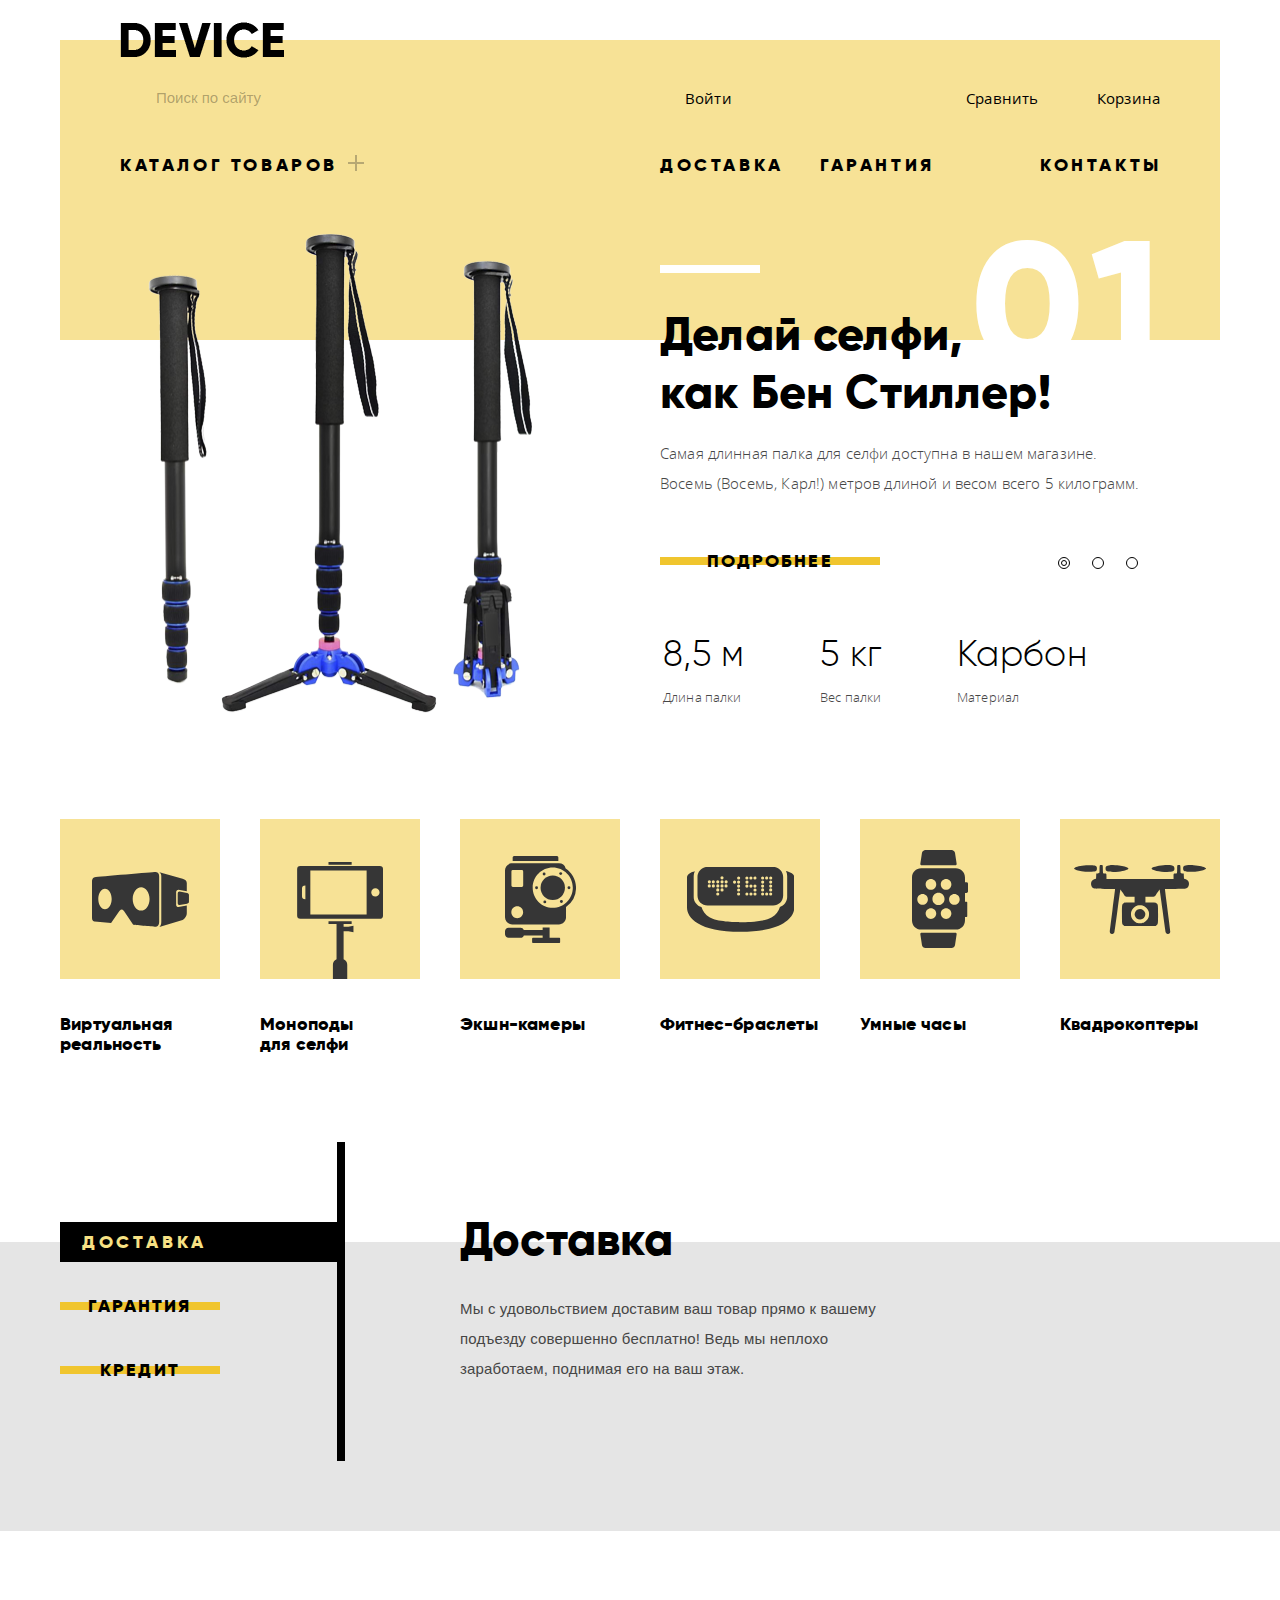
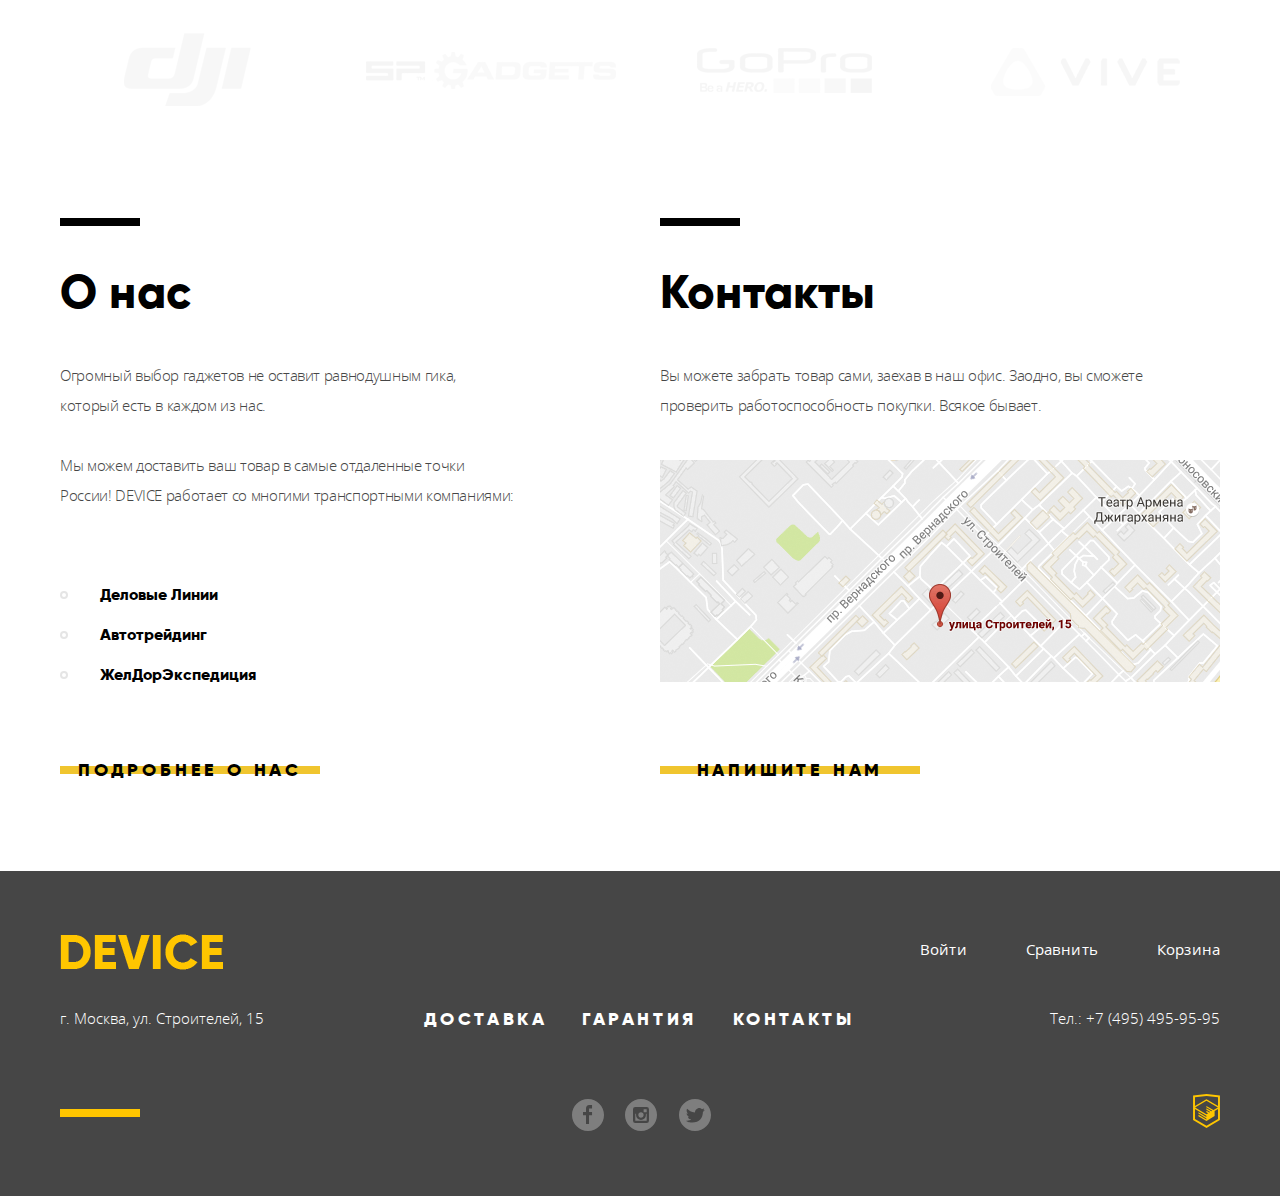
==== commit 14820235: "Исправления Б4,9,10,17. Д25,27" ====
--- a/index.html
+++ b/index.html
@@ -4,7 +4,7 @@
 <head>
   <meta charset="utf-8">
   <link rel="stylesheet" href="css/normalize.css">
-  <link rel="stylesheet" href="css/style.min.css">
+  <link rel="stylesheet" href="css/style.css">
   <title>Магазин гаджетов "Девайс"</title>
 </head>
 
@@ -185,13 +185,13 @@
         <h2 class="services-title visually-hidden">Сервисы</h2>
         <ul class="services-list" title="Сервисы магазина">
           <li class="services-item">
-            <button class="button services-button detail-button active-label">Доставка</button>
+            <button class="button services-button detail-button active-label" type="button">Доставка</button>
           </li>
           <li class="services-item">
-            <button class="button services-button detail-button">Гарантия</button>
+            <button class="button services-button detail-button" type="button">Гарантия</button>
           </li>
           <li class="services-item">
-            <button class="button services-button detail-button">Кредит</button>
+            <button class="button services-button detail-button" type="button">Кредит</button>
           </li>
         </ul>
 
--- a/css/style.css
+++ b/css/style.css
@@ -0,0 +1,1885 @@
+/*Fonts*/
+
+@font-face {
+  font-weight: 400;
+  font-style: normal;
+  font-family: 'open sans';
+  src: url(../fonts/web/opensans.woff2) format('woff2');
+  src: url(../fonts/web/opensans.woff) format('woff');
+}
+
+@font-face {
+  font-weight: 300;
+  font-style: normal;
+  font-family: 'open sans';
+  src: url(../fonts/web/opensanslight.woff2) format('woff2');
+  src: url(../fonts/web/opensanslight.woff) format('woff');
+}
+
+@font-face {
+  font-weight: 400;
+  font-style: normal;
+  font-family: Gilroy-ExtraBold;
+  src: url(../fonts/web/gilroyextrabold.woff2) format('woff2');
+  src: url(../fonts/web/gilroyextrabold.woff) format('woff');
+}
+
+@font-face {
+  font-weight: 300;
+  font-style: normal;
+  font-family: Gilroy-Light;
+  src: url(../fonts/web/gilroylight.woff2) format('woff2');
+  src: url(../fonts/web/gilroylight.woff) format('woff');
+}
+
+
+/*Global styles*/
+
+html {
+  -webkit-box-sizing: border-box;
+  box-sizing: border-box;
+}
+
+*, :after, :before {
+  -webkit-box-sizing: inherit;
+  box-sizing: inherit;
+}
+
+body {
+  min-width: 1200px;
+  font-weight: 300;
+  font-size: 15px;
+  font-family: 'open sans', Arial, sans-serif;
+  line-height: 30px;
+}
+
+a {
+  background-position: 0 16px;
+  color: #000;
+  text-decoration: none;
+}
+
+a:hover {
+  opacity: .6
+}
+
+a:focus {
+  opacity: .3
+}
+
+a:hover.detail-button {
+  opacity: 1;
+}
+
+/*Base style for ul, ALL ul*/
+.catalog-list,
+.navigation-list,
+.services-list,
+.brands-items,
+.about-items,
+.footer-user-navigation-list,
+.footer-service-navigation-list,
+.social-items,
+.breadcrumbs-list,
+.filter-colors-list,
+.filter-bt-list,
+.ranking-list,
+.ranking-list-type,
+.product-to-container,
+.paginator-pages {
+   list-style: none
+}
+
+/*Styles for frequent class*/
+
+.visually-hidden {
+  position: absolute;
+  overflow: hidden;
+  clip: rect(0 0 0 0);
+  margin: -1px;
+  padding: 0;
+  width: 1px;
+  height: 1px;
+  border: 0;
+}
+
+.detail-button, .filter-title, .navigation-link, .paginator, .product-new::after, .ranking-title {
+  text-transform: uppercase;
+}
+
+.button {
+  position: relative;
+  padding: 0;
+  border: none;
+  background-color: transparent;
+  background-position: center;
+  letter-spacing: .15px;
+  line-height: 36px;
+  cursor: pointer;
+}
+
+.detail-button {
+  position: relative;
+  z-index: 1;
+  display: block;
+  margin-bottom: 10px;
+  padding: 5px;
+  min-width: 220px;
+  text-align: center;
+  word-wrap: break-word;
+  letter-spacing: 2.15px;
+  font-weight: 400;
+  font-size: 18px;
+  font-family: Gilroy-ExtraBold, 'Arial Black', sans-serif;
+}
+
+.detail-button:before {
+  position: absolute;
+  top: 0;
+  right: 0;
+  bottom: 0;
+  left: 0;
+  z-index: -1;
+  margin: auto;
+  width: 100%;
+  height: 8px;
+  background: #f0c52e;
+  content: '';
+}
+
+.detail-button:hover::before {
+  padding-top: 5px;
+  padding-bottom: 5px;
+  height: 40px;
+  background-repeat: repeat;
+}
+
+.detail-button:active {
+  color: rgba(0, 0, 0, .3);
+}
+
+.header {
+  margin-top: 40px;
+}
+
+.color-wrapper, .container {
+  display: -webkit-box;
+  display: -ms-flexbox;
+  display: flex;
+  -ms-flex-wrap: wrap;
+  flex-wrap: wrap;
+  -webkit-box-pack: justify;
+  -ms-flex-pack: justify;
+  justify-content: space-between;
+  margin: 0 auto;
+  padding-right: 20px;
+  padding-left: 20px;
+  min-height: 170px;
+  width: 1200px;
+}
+
+.color-wrapper {
+  width: 1160px;
+  background-color: rgba(240, 197, 46, .5);
+}
+
+.header-logo {
+  margin-top: -18px;
+  margin-bottom: -20px;
+  margin-left: 40px;
+  width: 100%;
+}
+
+.header-search-form {
+  position: relative;
+  margin-left: 40px;
+  min-width: 440px;
+}
+
+.header-search-input {
+  padding-top: 2px;
+  padding-left: 36px;
+  height: 42px;
+  border: none;
+  border-bottom: 2px solid transparent;
+  background-color: rgba(240, 197, 46, 0);
+  font-family: 'open sans light', Arial, sans-serif;
+  line-height: 30px;
+}
+
+.catalog-button, .navigation-list, .slide-tagline {
+  font-weight: 400;
+  font-family: Gilroy-ExtraBold, 'Arial Black', sans-serif;
+}
+
+.header-search-form::before {
+  position: absolute;
+  top: 8px;
+  left: 3px;
+  content: url('data:image/svg+xml;utf8, <svg xmlns="http://www.w3.org/2000/svg" width="16" height="16" viewBox="0 0 16 16"><path fill="#272525" d="M15.7 14.3l-3.104-3.104A6.979 6.979 0 0 0 14 7a7 7 0 1 0-7 7 6.963 6.963 0 0 0 4.193-1.404L14.3 15.7c.185.184.38.3.7.3a1 1 0 0 0 1-1 .93.93 0 0 0-.3-.7zM2 7c0-2.762 2.238-5 5-5s5 2.238 5 5-2.238 5-5 5-5-2.238-5-5z"/></svg>')
+}
+
+.header-search-input:focus {
+  width: 412px;
+  outline: 0;
+  border: none;
+  border-bottom: 2px solid #000;
+}
+
+.header-search-input::-webkit-input-placeholder {
+  color: rgba(0, 0, 0, .3);
+}
+
+.header-search-input:hover::-webkit-input-placeholder {
+  color: rgba(0, 0, 0, .6);
+}
+
+.header-search-input:focus::-webkit-input-placeholder {
+  color: rgba(0, 0, 0, 1);
+}
+
+.header-search-button {
+  opacity: 0;
+}
+
+.header-search-input:focus+.header-search-button {
+  position: absolute;
+  top: -5px;
+  margin-left: 0;
+  width: 83px;
+  height: 47px;
+  border: 2px solid #000;
+  color: #000;
+  opacity: 1;
+}
+
+.header-search-input:focus+.header-search-button:hover {
+  background-color: #000;
+  color: #fff;
+  opacity: 1;
+}
+
+.header-search-input:focus+.header-search-button:active {
+  background-color: #000;
+  color: rgba(255, 255, 255, .3);
+  opacity: 1;
+}
+
+.user-navigation {
+  display: -webkit-box;
+  display: -ms-flexbox;
+  display: flex;
+  -ms-flex-line-pack: start;
+  align-content: flex-start;
+  -webkit-box-align: start;
+  align-items: flex-start;
+  -ms-flex-align: start;
+  -ms-flex-preferred-size: 100px;
+  flex-basis: 100px;
+  -ms-flex-wrap: wrap;
+  flex-wrap: wrap;
+  -webkit-box-pack: justify;
+  -ms-flex-pack: justify;
+  justify-content: space-between;
+  margin-top: 3px;
+  margin-right: 40px;
+  min-width: 475px;
+}
+
+.button-login {
+  -webkit-box-flex: 4;
+  -ms-flex-positive: 4;
+  flex-grow: 4;
+}
+
+.user-profile {
+  margin-top: 3px;
+  margin-right: 20px;
+}
+
+.button-logout {
+  -webkit-box-flex: 1;
+  -ms-flex-positive: 1;
+  flex-grow: 1;
+  margin-right: 20px;
+  opacity: .3;
+}
+
+.button-compare {
+  display: block;
+  -webkit-box-flex: 1;
+  -ms-flex-positive: 1;
+  flex-grow: 1;
+  height: 36px;
+}
+
+.button-cart, .button-compare, .button-login, .button-logout, .user-profile {
+  position: relative;
+  text-align: left;
+  font-weight: 400;
+}
+
+.button-login::before, .user-profile::before {
+  position: absolute;
+  left: -25px;
+  content: url('data:image/svg+xml;utf8, <svg xmlns="http://www.w3.org/2000/svg" width="13" height="12" viewBox="0 0 13 12"><path fill="#272525" d="M.032 12h12.937c-.163-2.643-2.074-4.837-4.671-5.543a3.47 3.47 0 0 0 1.687-2.972 3.485 3.485 0 0 0-6.97 0c0 1.264.68 2.361 1.688 2.972C2.106 7.163.194 9.357.032 12z"/></svg>');
+}
+
+.footer .button-login::before {
+  content: url('data:image/svg+xml;utf8, <svg xmlns="http://www.w3.org/2000/svg" width="13" height="12" viewBox="0 0 13 12"><path fill="#ffc600" d="M.032 12h12.937c-.163-2.643-2.074-4.837-4.671-5.543a3.47 3.47 0 0 0 1.687-2.972 3.485 3.485 0 0 0-6.97 0c0 1.264.68 2.361 1.688 2.972C2.106 7.163.194 9.357.032 12z"/></svg>');
+}
+
+.button-compare::before {
+  position: absolute;
+  left: -20px;
+  content: url('data:image/svg+xml;utf8, <svg xmlns="http://www.w3.org/2000/svg" width="10" height="10" viewBox="0 0 10 10"><path fill="#272525" d="M8 2h1.984v8H8zM0 3h1.984v7H0zM4 0h2v10H4z"/></svg>');
+}
+
+.footer .button-compare::before {
+  position: absolute;
+  left: -18px;
+  content: url('data:image/svg+xml;utf8, <svg xmlns="http://www.w3.org/2000/svg" width="10" height="10" viewBox="0 0 10 10"><path fill="#ffc600" d="M8 2h1.984v8H8zM0 3h1.984v7H0zM4 0h2v10H4z"/></svg>');
+}
+
+.button-cart::before {
+  position: absolute;
+  left: -20px;
+  content: url('data:image/svg+xml;utf8, <svg xmlns="http://www.w3.org/2000/svg" width="13" height="12" viewBox="0 0 12 12"><path fill="#272525" d="M11.864 3.017a.429.429 0 0 0-.327-.154H9.225V4.09c0 .563-.484 1.022-1.08 1.022-.594 0-1.078-.458-1.078-1.022V2.863H4.909V4.09c0 .563-.485 1.022-1.08 1.022-.595 0-1.078-.458-1.078-1.022V2.863H.438a.43.43 0 0 0-.327.154.472.472 0 0 0-.108.358l.776 7.134c.015.806.642 1.455 1.411 1.455h7.595c.77 0 1.396-.649 1.411-1.455l.776-7.134a.476.476 0 0 0-.108-.358z"/><path fill="#272525" d="M3.829 4.499c.239 0 .433-.184.433-.409V1.84c0-.632.672-1.022 1.295-1.022h1.079c.655 0 1.078.401 1.078 1.022v2.25c0 .225.194.409.431.409.239 0 .433-.184.433-.409V1.84C8.577.773 7.761 0 6.636 0H5.557c-1.19 0-2.159.826-2.159 1.84v2.25c0 .225.194.409.431.409z"/></svg>');
+}
+
+.footer .button-cart::before {
+  position: absolute;
+  left: -18px;
+  content: url('data:image/svg+xml;utf8, <svg xmlns="http://www.w3.org/2000/svg" width="13" height="12" viewBox="0 0 12 12"><path fill="#ffc600" d="M11.864 3.017a.429.429 0 0 0-.327-.154H9.225V4.09c0 .563-.484 1.022-1.08 1.022-.594 0-1.078-.458-1.078-1.022V2.863H4.909V4.09c0 .563-.485 1.022-1.08 1.022-.595 0-1.078-.458-1.078-1.022V2.863H.438a.43.43 0 0 0-.327.154.472.472 0 0 0-.108.358l.776 7.134c.015.806.642 1.455 1.411 1.455h7.595c.77 0 1.396-.649 1.411-1.455l.776-7.134a.476.476 0 0 0-.108-.358z"/><path fill="#ffc600" d="M3.829 4.499c.239 0 .433-.184.433-.409V1.84c0-.632.672-1.022 1.295-1.022h1.079c.655 0 1.078.401 1.078 1.022v2.25c0 .225.194.409.431.409.239 0 .433-.184.433-.409V1.84C8.577.773 7.761 0 6.636 0H5.557c-1.19 0-2.159.826-2.159 1.84v2.25c0 .225.194.409.431.409z"/></svg>');
+}
+
+.header .button:hover {
+  opacity: .6;
+}
+
+.header .button:focus {
+  border: none;
+}
+
+.header .button:active {
+  outline: 0;
+  border: none;
+  opacity: .3;
+}
+
+.catalog:hover .catalog-wrapper {
+  position: absolute;
+  left: -60px;
+  z-index: 1;
+  display: -webkit-box;
+  display: -ms-flexbox;
+  display: flex;
+  padding-left: 60px;
+  min-width: 1160px;
+  background-color: #f7e296;
+}
+
+.catalog, .slide {
+  position: relative;
+}
+
+.catalog {
+  -webkit-box-flex: 1;
+  -ms-flex-preferred-size: auto;
+  flex-basis: auto;
+  -ms-flex-positive: 1;
+  flex-grow: 1;
+  margin-left: 40px;
+  width: 250px;
+}
+
+.catalog-wrapper {
+  display: none;
+  min-width: 1100px;
+  min-height: 160px;
+}
+
+.catalog-list {
+  margin-right: 55px;
+  padding: 0;
+  letter-spacing: .15px;
+  line-height: 36px;
+}
+
+.catalog-button, .navigation-list {
+  padding: 0;
+  color: #000;
+  text-transform: uppercase;
+  letter-spacing: 3.6px;
+  font-size: 18px;
+}
+
+.catalog-button {
+  margin: 0;
+  line-height: 12px;
+}
+
+.catalog-button::after {
+  margin-left: 10px;
+  width: 16px;
+  height: 16px;
+  content: url(../img/plus.svg);
+  opacity: .3;
+}
+
+.slide-tagline::before, .slide::before {
+  content: '';
+}
+
+.navigation {
+  display: -webkit-box;
+  display: -ms-flexbox;
+  display: flex;
+  -ms-flex-wrap: wrap;
+  flex-wrap: wrap;
+  -webkit-box-pack: end;
+  -ms-flex-pack: end;
+  justify-content: flex-end;
+  width: 1200px;
+}
+
+.navigation-list {
+  display: -webkit-box;
+  display: -ms-flexbox;
+  display: flex;
+  -ms-flex-wrap: wrap;
+  flex-wrap: wrap;
+  -webkit-box-pack: justify;
+  -ms-flex-pack: justify;
+  justify-content: space-between;
+  margin: 0 20px 0 auto;
+}
+
+.navigation-item {
+  width: 140px;
+}
+
+.navigation-item-link {
+  display: block;
+  height: auto;
+}
+
+.navigation-item:nth-child(2n) {
+  margin-right: 80px;
+  margin-left: 20px;
+}
+
+.sliders-container {
+  position: relative;
+  margin: 20px auto 95px;
+  width: 1040px;
+}
+
+.slider-switch-container {
+  position: absolute;
+  right: 24px;
+  bottom: 128px;
+  min-width: 80px;
+}
+
+.slide {
+  display: none;
+}
+
+.product-categories, .slide-active {
+  display: -webkit-box;
+  display: -ms-flexbox;
+  display: flex;
+}
+
+.slide::before {
+  position: absolute;
+  top: -20px;
+  left: -60px;
+  z-index: -1;
+  display: block;
+  width: 1160px;
+  height: 130px;
+  background-color: rgba(240, 197, 46, .5);
+}
+
+.slide-container {
+  -webkit-box-flex: 1;
+  -ms-flex: 1;
+  flex: 1;
+  margin-right: 40px;
+}
+
+.slide-wrapper {
+  position: relative;
+  width: 500px;
+}
+
+.slide-tagline {
+  margin-top: 75px;
+  margin-bottom: 17px;
+  letter-spacing: .17px;
+  font-size: 47px;
+  line-height: normal;
+}
+
+.slide-tagline::before {
+  position: absolute;
+  top: 35px;
+  left: 0;
+  width: 100px;
+  height: 8px;
+  background-color: #fff;
+}
+
+.slide-tagline::after {
+  position: absolute;
+  top: -35px;
+  right: -12px;
+  z-index: -1;
+  color: #fff;
+  font-size: 179px;
+}
+
+.slide-tagline::after {
+  font-family: Gilroy-ExtraBold, 'Arial Black', sans-serif;
+  letter-spacing: 10px;
+}
+
+.slide-selfie .slide-tagline::after {
+  content: '01';
+}
+
+.slide-watch .slide-tagline::after {
+  content: '02';
+}
+
+.slide-copter .slide-tagline::after {
+  content: '03';
+}
+
+.slide-description {
+  display: inline-block;
+  margin-top: 0;
+  margin-bottom: 43px;
+  width: 500px;
+  color: #464646;
+  word-wrap: break-word;
+  letter-spacing: .15px;
+  font-weight: 300;
+  font-size: 15px;
+  font-family: 'open sans', Arial, sans-serif;
+  line-height: 30px;
+  text-align: left;
+  vertical-align: middle;
+}
+
+.slide-link {
+  display: inline-block;
+  margin: 0;
+  text-align: center;
+  vertical-align: middle;
+}
+
+.slide-ttx-table {
+  margin-top: 55px;
+  table-layout: fixed;
+}
+
+.slide-ttx-value {
+  padding-bottom: 15px;
+  word-wrap: break-word;
+  letter-spacing: .36px;
+  font-weight: 300;
+  font-size: 36px;
+  font-family: Gilroy-Light, Arial, sans-serif;
+}
+
+.product-categories-name, .services-content-title {
+  font-family: Gilroy-ExtraBold, 'Arial Black', sans-serif;
+  letter-spacing: 0.18px;
+}
+
+.slide-ttx-property {
+  width: 155px;
+  color: #464646;
+  word-wrap: break-word;
+  letter-spacing: .13px;
+  font-weight: 300;
+  font-size: 13px;
+  line-height: 20px;
+}
+
+.slide-ttx-property:nth-child(2), .slide-ttx-value:nth-child(2) {
+  width: 135px;
+}
+
+.slider-switch-item {
+  display: none;
+}
+
+.slider-switch-label {
+  position: relative;
+  top: -20px;
+  z-index: 2;
+  display: inline-block;
+  margin-right: 18px;
+  width: 12px;
+  height: 12px;
+  text-align: left;
+  vertical-align: middle;
+}
+
+.slider-switch-label:last-child {
+  margin-right: -4px;
+}
+
+.slider-switch-label::before {
+  position: absolute;
+  top: 0;
+  left: 0;
+  display: inline-block;
+  margin-bottom: 20px;
+  margin-left: 2px;
+  width: 12px;
+  height: 12px;
+  border: 1px solid #000;
+  border-radius: 50%;
+  background-color: transparent;
+  content: '';
+  cursor: pointer;
+  text-align: left;
+  vertical-align: middle;
+}
+
+.slider-switch-item:checked+.slider-switch-label::before {
+  border: 4px double #000;
+}
+
+.product-categories {
+  display: -webkit-box;
+  display: -ms-flexbox;
+  display: flex;
+  -webkit-box-pack: justify;
+  -ms-flex-pack: justify;
+  justify-content: space-between;
+  margin-bottom: 170px;
+  width: 1160px;
+}
+
+.card-image-wrapper, .services .wrapper {
+  display: -webkit-box;
+  display: -ms-flexbox;
+}
+
+.product-categories-name {
+  margin-top: 35px;
+  width: 160px;
+  color: #000;
+  font-weight: 400;
+  font-size: 18px;
+  line-height: 20px;
+}
+
+.card-image-wrapper {
+  display: -webkit-box;
+  display: -ms-flexbox;
+  display: flex;
+  -webkit-box-align: center;
+  align-items: center;
+  -ms-flex-align: center;
+  -webkit-box-pack: center;
+  -ms-flex-pack: center;
+  justify-content: center;
+  width: 160px;
+  height: 160px;
+  background-color: rgba(240, 197, 46, .5);
+  vertical-align: middle;
+  text-align: center;
+}
+
+.product-categories-card-link:nth-child(3) .card-image-wrapper {
+  -webkit-box-align: end;
+  align-items: flex-end;
+  -ms-flex-align: end;
+  vertical-align: bottom;
+}
+
+.product-categories-card-link:active .product-categories-card-image {
+  opacity: .3;
+}
+
+.img-dji:hover, .img-gop:hover, .img-spg:hover, .img-viv:hover, .product-categories-card-link:focus, .product-categories-card-link:hover {
+  opacity: 1;
+}
+
+.product-categories-card-link:focus .card-image-wrapper, .product-categories-card-link:hover .card-image-wrapper {
+  background-color: rgba(240, 197, 46, 1);
+}
+
+.services {
+  min-width: 1160px;
+  background-color: #e5e5e5;
+}
+
+.services .wrapper {
+  display: -webkit-box;
+  display: -ms-flexbox;
+  display: flex;
+  margin: 0 auto 90px;
+  min-height: 288px;
+  width: 1160px;
+}
+
+.brands {
+  -webkit-box-flex: 1;
+  -ms-flex-preferred-size: auto;
+  flex-basis: auto;
+  -ms-flex-positive: 1;
+  flex-grow: 1;
+}
+
+.brands-items, .services-content {
+  display: -webkit-box;
+  display: -ms-flexbox;
+}
+
+.services-list {
+  margin: -100px 115px 70px 0;
+  padding: 0;
+  min-height: 319px;
+  width: 285px;
+  border-right: 8px solid #000;
+}
+
+.services-item {
+  margin: 0;
+  width: 160px;
+}
+
+.services-button {
+  min-width: 160px;
+  padding-top: 2px;
+  padding-bottom: 2px;
+  margin-bottom: 24px;
+}
+
+.services-item:first-child {
+  margin-top: 80px;
+}
+
+.active-label, .services-button:hover {
+  padding-right: 118px;
+  padding-left: 10px;
+  width: 277px;
+  background-color: #000;
+  color: #f7e184;
+  letter-spacing: 3.8px;
+}
+
+.active-label.detail-button::before, .services-button:hover.detail-button::before {
+  background-color: #000;
+  content: '';
+}
+
+.services-content {
+  position: relative;
+  display: -webkit-box;
+  display: -ms-flexbox;
+  display: flex;
+  -webkit-box-flex: 1;
+  -ms-flex: 1;
+  flex: 1;
+  -webkit-box-orient: vertical;
+  -webkit-box-direction: normal;
+  -ms-flex-direction: column;
+  flex-direction: column;
+  margin-top: -65px;
+}
+
+.services-content-block::before {
+  position: absolute;
+  right: 65px;
+  bottom: 130px;
+}
+
+.services-content-block__delivery::before {
+  content: url('data:image/svg+xml;utf8, <svg xmlns="http://www.w3.org/2000/svg" width="136" height="164" viewBox="0 0 136 164"><g fill="#FFF"><path d="M93.133 38.767c8.121 0 14.945-5.542 16.9-13.049l5.467.814a2.159 2.159 0 0 0 2.451-1.816 2.157 2.157 0 0 0-1.816-2.451l-5.541-.825c.002-.046.004-.091.004-.138 0-.182-.006-.362-.014-.542 0 0-.451-6.518-1.074-9.237-.621-2.719-2.535-3.296-2.535-3.296-9.77-2.212-19.772-2.438-22.375-2.438s-3.158 1.332-3.158 1.332l-3.15 4.996-.01-.003c-.076.122-.146.245-.219.368l-.027.043a17.387 17.387 0 0 0-2.367 8.777c-.001 9.646 7.819 17.465 17.464 17.465zM131.535 78.076v-.002l-26.742-2.168-9.246-21.112s-.461-2.774-6.008-8.476c-5.549-5.702-16.799-3.39-16.799-3.39s-23.886 4.469-31.745 6.318c-7.86 1.85-8.168 9.863-8.168 9.863l-.632 4.519-15.178-2.941a3.012 3.012 0 0 0-3.516 2.374L6.09 101.303a3.008 3.008 0 0 0 2.375 3.516l51.196 9.923c.115.022.23.024.346.033h.002c-.728.104-1.291-.035-1.291-.035l-9.4-1.849-3.082 17.105-23.56 20.363a7.43 7.43 0 1 0 9.857 11.086s27.725-22.05 29.575-23.591c1.85-1.54 2.773-3.853 2.773-3.853s4.541-13.948 5.779-16.874c.848-2.004 4.932-1.079 4.932-1.079l22.885 8.631 7.615 29.062c.082.63.242 1.234.473 1.804h.002a7.428 7.428 0 0 0 14.112-4.512c-.842-4.965-4.604-27.046-5.561-31.826-1.078-5.394-4.621-6.934-4.621-6.934s-21.268-11.558-22.654-12.329c-1.387-.77-1.078-2.774-1.078-2.774l3.93-14.331 2.773 5.856s1.619 3.274 4.084 3.391l33.357.82a7.43 7.43 0 0 0 7.43-7.431 7.43 7.43 0 0 0-6.804-7.399zM60.104 62.807l-1.789 5.88 9.898 1.919-20.214-3.917.548-2.496 11.557-1.386zm-2.249 45.473l-45.304-8.781 6.27-32.353 12.542 2.431-1.618 11.567-.64 4.406c-.005.026-.008.056-.012.082l-.018.127h.002a7.43 7.43 0 0 0 7.367 8.38 7.428 7.428 0 0 0 7.368-8.366l2.901-13.223 17.413 3.374-6.271 32.356zM25.05 17.008h38.027c1.1 0 2-.896 2-1.99 0-1.094-.9-1.99-2-1.99H25.05c-1.1 0-2 .896-2 1.99 0 1.094.9 1.99 2 1.99zM38.08 23.025c-1.1 0-2 .896-2 1.99 0 1.094.9 1.99 2 1.99h22.959c1.1 0 2-.896 2-1.99a2 2 0 0 0-2-1.99H38.08z"/></g><path fill="#3A3A3A" d="M87.098 32.732c8.121 0 14.945-5.542 16.9-13.049l5.467.814a2.159 2.159 0 0 0 2.451-1.816 2.157 2.157 0 0 0-1.816-2.451l-5.541-.825c.002-.046.004-.091.004-.138 0-.182-.006-.362-.014-.542 0 0-.451-6.518-1.074-9.237-.621-2.719-2.535-3.296-2.535-3.296C91.17-.02 81.168-.246 78.564-.246s-3.158 1.332-3.158 1.332l-3.15 4.996-.01-.003c-.076.121-.146.245-.219.368L72 6.49a17.387 17.387 0 0 0-2.367 8.777c0 9.646 7.82 17.465 17.465 17.465zM125.5 72.041v-.002l-26.742-2.168-9.246-21.112s-.461-2.774-6.008-8.476c-5.549-5.702-16.799-3.39-16.799-3.39S42.819 41.362 34.96 43.21c-7.86 1.85-8.168 9.863-8.168 9.863L23.71 75.109l-.64 4.406c-.005.026-.008.056-.012.082l-.018.127h.002a7.43 7.43 0 0 0 7.367 8.38 7.428 7.428 0 0 0 7.368-8.366l4.734-21.581 11.557-1.386-1.789 5.88 9.898 1.919a3.01 3.01 0 0 1 2.375 3.517L57.14 106.33a3.012 3.012 0 0 1-2.948 2.43c-.072 0-.146-.016-.22-.021-.728.104-1.291-.035-1.291-.035l-9.4-1.849-3.082 17.105-23.56 20.363a7.43 7.43 0 1 0 9.857 11.086s27.725-22.05 29.575-23.591c1.85-1.54 2.773-3.853 2.773-3.853s4.541-13.948 5.779-16.874c.848-2.004 4.932-1.079 4.932-1.079l22.885 8.631 7.615 29.062c.082.63.242 1.234.473 1.804h.002a7.428 7.428 0 0 0 14.112-4.512c-.842-4.965-4.604-27.046-5.561-31.826-1.078-5.394-4.621-6.934-4.621-6.934S83.193 94.682 81.807 93.91c-1.387-.77-1.078-2.774-1.078-2.774l3.93-14.331 2.773 5.856s1.619 3.274 4.084 3.391l33.357.82a7.43 7.43 0 0 0 .627-14.831z"/><path fill="#F0C42E" d="M53.971 108.739h.002c.073.006.147.021.22.021 1.407 0 2.671-1 2.948-2.43l7.412-38.243a3.01 3.01 0 0 0-2.375-3.517l-20.214-3.917-1.286 5.862 17.413 3.374-6.271 32.354-45.304-8.779 6.27-32.353 12.542 2.431.832-5.95-15.178-2.942a3.012 3.012 0 0 0-3.516 2.374L.055 95.268a3.008 3.008 0 0 0 2.375 3.516l51.196 9.923c.114.022.229.023.345.032z"/><path fill="#F0C52E" d="M59.042 8.982a2 2 0 0 1-2 1.99H19.015c-1.1 0-2-.896-2-1.99 0-1.094.9-1.99 2-1.99h38.027c1.1.001 2 .896 2 1.99zM57.004 18.98c0 1.094-.9 1.99-2 1.99h-22.96c-1.1 0-2-.896-2-1.99a2 2 0 0 1 2-1.99h22.959c1.101 0 2.001.896 2.001 1.99z"/></svg>');
+}
+
+.services-content-block__warranty::before {
+  content: url('data:image/svg+xml;utf8, <svg xmlns="http://www.w3.org/2000/svg" width="171" height="195" viewBox="0 0 171 195"><g fill="#FFF"><path d="M77.694 174.636c-.104-.13-10.495-12.996-12.609-15.76-1.321-1.727-3.307-2.678-5.593-2.678-2.56 0-4.836 1.17-5.512 1.553l-5.486 2.743c-1.773-.479-5.587-1.95-9.28-6.268-3.284-3.839-3.261-8.986-3.086-11.099l5.893-5.893c3.093-2.717 2.452-6.516 1.246-8.431l-.219-.311s-12.862-16.221-14.666-18.498c-.989-1.249-2.475-1.938-4.184-1.938-2.849 0-5.879 1.975-6.756 2.592-10.885 7.749-11.586 14.562-11.631 15.313l-.024.414.074.409c6.412 35.726 26.026 51.137 35.453 58.543 1.148.901 2.14 1.681 2.854 2.306C50.731 193.38 57.93 194 60.721 194c2.375-.001 4.48-.405 6.089-1.171 4.366-2.078 9.425-8.01 10.872-9.778 2.501-3.059 1.283-6.599.168-8.208l-.156-.207zm-13.893 11.873c-.499.237-1.57.491-3.081.491-1.56 0-7.032-.334-11.944-4.632-.854-.747-1.913-1.579-3.139-2.543-8.694-6.83-26.729-21.001-32.78-53.684.289-.979 1.829-4.938 8.62-9.771a11.385 11.385 0 0 1 2.119-1.142l13.502 17.03-7.528 7.527-.203 1.055c-.081.422-1.911 10.409 4.527 17.937 6.286 7.349 13.25 8.667 14.583 8.856l1.082.154 7.644-3.823.218-.118c.281-.167 1.335-.648 2.071-.648.036 0 .065.001.088.003 2.149 2.8 11.105 13.897 12.5 15.624a.03.03 0 0 0 .004.01c-2.562 3.095-6.173 6.669-8.283 7.674zM137.85 65.824c5.512-5.177 7.156-11.975 5.033-20.783a2.502 2.502 0 0 0-4.103-1.272l-8.221 7.403c-1.438-.795-3.676-2.451-4.465-5.33l6.803-6.729a2.502 2.502 0 0 0 .104-3.446l-.186-.207a2.473 2.473 0 0 0-.678-.533c-.16-.086-3.988-2.116-8.824-2.116-4.709 0-8.859 1.921-12.002 5.556-6 6.938-4.557 15.042-3.543 18.471l-3.488 3.488-10.284-9.236 4.717-3.266L78.671 34.1 68.07 44.703l13.724 20.041 3.266-4.717 9.237 10.282-3.295 3.294c-1.5-.478-3.883-1.052-6.663-1.052-5.429 0-10.236 2.174-13.962 6.359-.271.329-6.599 8.165-2.751 18.621a2.501 2.501 0 0 0 3.993 1.019l8.295-7.259c1.323.567 3.622 2.08 4.659 5.925l-7.384 7.516a2.498 2.498 0 0 0 1.218 4.187c.11.025 2.724.623 6.175.623 6.84 0 12.112-2.271 15.245-6.567 3.363-4.613 4.094-9.433 3.994-13.088l16.217 16.217.172.158c1.521 1.26 4.318 2.725 7.451 2.725 2.227 0 4.625-.741 6.852-2.824l5.518-5.516.102-.104c5.012-5.358 2.258-11.698.1-14.302l-16.945-16.959c1.027.106 2.148.181 3.322.181 4.888-.001 8.669-1.225 11.24-3.639zM84.551 51.978l-2.734 3.949-7.276-10.625 4.731-4.732 10.625 7.276-3.95 2.734 14.792 13.286-4.094 4.093 1.191-1.192-13.285-14.789zm13.562 33.524c.109.313 2.615 7.746-2.328 14.527-2.77 3.798-7.748 4.526-11.4 4.512l4.703-4.787c.566-.576.82-1.391.68-2.187-1.791-10.147-9.745-11.484-10.083-11.536a2.513 2.513 0 0 0-2.027.589l-6.204 5.428c-.522-5.56 2.413-9.489 2.759-9.932 2.721-3.03 6.127-4.566 10.125-4.566 3.515 0 6.231 1.211 6.249 1.22a2.501 2.501 0 0 0 2.818-.501l19-19a2.493 2.493 0 0 0 .527-2.756c-.035-.083-3.494-8.34 2.158-14.876 2.195-2.539 4.961-3.826 8.221-3.826 1.23 0 2.383.183 3.365.421l-5.047 4.993a2.5 2.5 0 0 0-.725 2.08c1.012 8.3 8.969 11.077 9.307 11.191a2.503 2.503 0 0 0 2.473-.511l6.049-5.447c.373 4.864-1.02 8.554-4.309 11.642-2.008 1.887-5.359 2.283-7.818 2.283-3.689 0-6.951-.865-6.982-.873a2.502 2.502 0 0 0-2.43.653l-18.5 18.667a2.521 2.521 0 0 0-.581 2.592zm5.502 1.842v0zm-.181-1.121zm33.091 10.856l-5.479 5.476c-3.248 2.98-6.9.432-7.576-.087l-18.643-18.645 14.941-15.075-2.035 2.053 18.707 18.706c.46.592 3.097 4.287.085 7.572zm-15.209-28.054zm-.843-.143l.066.012a4.19 4.19 0 0 1-.066-.012z"/><path d="M104.162 6.002c-36.408 0-65.922 29.514-65.922 65.922 0 33.517 25.02 61.172 57.398 65.354v26.224s57.439-21.243 71.969-73.622c.078-.283.139-.538.211-.812.113-.424.225-.85.33-1.277.064-.263.119-.514.178-.769a66.07 66.07 0 0 0 1.758-15.098c0-36.408-29.514-65.922-65.922-65.922zm57.348 79.422l-.006.027-.006.027-.029.13c-.039.17-.076.339-.119.515-.094.376-.191.751-.301 1.161l-.104.4a9.602 9.602 0 0 1-.082.324c-5.564 20.056-18.52 37.7-38.506 52.442-7.373 5.438-14.408 9.464-19.719 12.175V131.123l-6.104-.788c-29.243-3.777-51.295-28.889-51.295-58.412 0-32.49 26.432-58.922 58.922-58.922 32.488 0 58.922 26.432 58.922 58.922a59.082 59.082 0 0 1-1.573 13.501z"/></g><path fill="#3A3A3A" d="M54.583 187.998c-2.791 0-9.989-.62-16.554-6.364-.714-.625-1.706-1.404-2.854-2.306-9.426-7.406-29.041-22.817-35.453-58.543l-.074-.409.024-.414c.044-.752.746-7.564 11.631-15.313.877-.617 3.907-2.592 6.756-2.592 1.708 0 3.194.688 4.184 1.938 1.804 2.277 14.666 18.498 14.666 18.498l.219.311c1.206 1.915 1.847 5.714-1.246 8.431l-5.893 5.893c-.175 2.112-.198 7.26 3.086 11.099 3.692 4.317 7.507 5.789 9.28 6.268l5.486-2.743c.676-.383 2.952-1.553 5.512-1.553 2.286 0 4.272.951 5.593 2.678 2.114 2.764 12.504 15.63 12.609 15.76l.155.207c1.115 1.609 2.333 5.149-.168 8.208-1.447 1.769-6.505 7.7-10.872 9.778-1.607.763-3.712 1.167-6.087 1.168zM6.72 120.14c6.051 32.683 24.086 46.854 32.78 53.684 1.226.964 2.285 1.796 3.139 2.543 4.912 4.298 10.384 4.632 11.944 4.632 1.511 0 2.582-.254 3.081-.491 2.11-1.005 5.722-4.579 8.284-7.674l-.004-.01C64.55 171.097 55.593 160 53.444 157.2a1.063 1.063 0 0 0-.088-.003c-.736 0-1.79.481-2.071.648l-.218.118-7.644 3.823-1.082-.154c-1.333-.189-8.297-1.508-14.583-8.856-6.438-7.527-4.608-17.515-4.527-17.937l.203-1.055 7.528-7.527-13.502-17.03c-.611.237-1.467.688-2.119 1.142-6.793 4.833-8.333 8.792-8.621 9.771z"/><path fill="#F0C42E" d="M78.443 103.54c-3.452 0-6.065-.598-6.175-.623a2.5 2.5 0 0 1-1.218-4.187l7.384-7.516c-1.037-3.845-3.336-5.357-4.659-5.925l-8.295 7.259a2.503 2.503 0 0 1-3.993-1.018c-3.848-10.457 2.48-18.293 2.751-18.622 3.726-4.185 8.533-6.359 13.962-6.359 2.78 0 5.162.574 6.663 1.052l16.766-16.765c-1.013-3.43-2.457-11.534 3.543-18.471 3.143-3.634 7.293-5.556 12.002-5.556 4.837 0 8.664 2.029 8.825 2.116.255.137.484.317.677.533l.186.207c.89.993.845 2.508-.104 3.446l-6.803 6.729c.789 2.879 3.028 4.535 4.465 5.33l8.222-7.403a2.5 2.5 0 0 1 4.103 1.272c2.123 8.809.478 15.606-5.033 20.783-2.57 2.414-6.353 3.638-11.242 3.638-2.789 0-5.324-.407-6.839-.714L97.127 79.399c.729 3.181 1.631 10.62-3.439 17.574-3.133 4.296-8.405 6.567-15.245 6.567zm-.196-5.001c3.651.015 8.631-.714 11.4-4.512 4.944-6.781 2.438-14.214 2.329-14.527a2.518 2.518 0 0 1 .582-2.593l18.5-18.667a2.501 2.501 0 0 1 2.43-.653c.03.008 3.293.873 6.982.873 2.458 0 5.811-.396 7.818-2.283 3.288-3.088 4.681-6.778 4.309-11.642l-6.049 5.447a2.505 2.505 0 0 1-2.473.511c-.338-.114-8.295-2.891-9.307-11.191a2.496 2.496 0 0 1 .724-2.08l5.047-4.993a14.37 14.37 0 0 0-3.365-.421c-3.259 0-6.024 1.288-8.221 3.826-5.651 6.536-2.192 14.793-2.157 14.876.405.94.196 2.033-.528 2.756l-19 19a2.5 2.5 0 0 1-2.817.501c-.018-.008-2.735-1.22-6.25-1.22-3.998 0-7.404 1.536-10.125 4.566-.347.442-3.282 4.372-2.759 9.932l6.204-5.428a2.506 2.506 0 0 1 2.027-.589c.337.052 8.291 1.389 10.082 11.536a2.498 2.498 0 0 1-.679 2.187l-4.704 4.788z"/><g fill="#3A3A3A"><path d="M78.921 54.025l9.237 10.282 3.54-3.541-13.285-14.79-2.735 3.949-7.276-10.624 4.732-4.732 10.625 7.276-3.95 2.734L94.6 57.865l3.541-3.541-10.283-9.236 4.717-3.266-20.042-13.724-10.601 10.603 13.724 20.041zM117.147 63.28a37.19 37.19 0 0 1-3.517-.534l-2.034 2.053 18.706 18.706c.46.592 3.097 4.287.084 7.572l-5.478 5.476c-3.248 2.98-6.901.432-7.576-.087L98.69 77.821l-1.563 1.578c.245 1.07.505 2.63.555 4.485l16.217 16.218.173.158c1.521 1.26 4.318 2.725 7.45 2.725 2.228 0 4.625-.741 6.853-2.824l5.518-5.516.102-.103c5.012-5.358 2.257-11.699.099-14.303L117.147 63.28z"/></g><path fill="#3A3A3A" d="M98.023 7c32.489 0 58.922 26.432 58.922 58.922 0 4.508-.529 9.05-1.573 13.5l-.006.027-.007.027-.029.13c-.038.17-.076.339-.118.515-.094.376-.191.751-.302 1.161l-.103.4c-.026.108-.054.216-.083.324-5.564 20.056-18.52 37.7-38.506 52.442-7.373 5.438-14.408 9.464-19.719 12.175V125.121l-6.104-.788c-29.243-3.777-51.294-28.889-51.294-58.412C39.102 33.432 65.534 7 98.023 7m0-7C61.616 0 32.102 29.514 32.102 65.922c0 33.517 25.02 61.172 57.398 65.354V157.5s57.439-21.243 71.97-73.622c.078-.283.138-.538.21-.812.114-.424.225-.85.331-1.277.063-.263.119-.514.177-.769a66.014 66.014 0 0 0 1.758-15.098C163.945 29.514 134.432 0 98.023 0z"/></svg>');
+}
+
+.services-content-block__credit::before {
+  content: url('data:image/svg+xml;utf8, <svg xmlns="http://www.w3.org/2000/svg" width="156" height="188" viewBox="0 0 156 188"><g fill="#FFF"><circle cx="141.25" cy="68.877" r="14.75"/><path d="M89.113 139.544l-7.074 17.875-22.824 14.917a7.16 7.16 0 0 0-3.634 6.23 7.167 7.167 0 0 0 7.167 7.167 7.121 7.121 0 0 0 4.121-1.31c3.761-2.371 22.351-14.084 25.495-15.88 3.5-2 4.125-5.125 4.125-5.125l4.875-16-5.75-2.625c-5.75-2.625-6.501-5.249-6.501-5.249z"/><path d="M139.321 141.462s-1.158-3.834-4.579-5.167-18.087-7.75-18.087-7.75l15.416-25.584s3.834-9-.333-13.417-13.75-9.75-13.75-9.75h-7.521l15.799-26.801c3.354-5.686 1.443-13.081-4.242-16.432L72.633 7.447c-5.686-3.352-13.079-1.442-16.431 4.244L9.144 91.519c-3.351 5.685-1.442 13.08 4.244 16.432l49.39 29.113c5.686 3.352 13.081 1.441 16.432-4.242l22.934-38.903h8.096l-14.75 26.209s-5.134 9.214-.334 14.25c4.209 4.416 12.667 6.916 12.667 6.916l17.25 6.501 5.101 31.291.009-.001c.549 3.413 3.499 6.023 7.067 6.023a7.166 7.166 0 0 0 7.166-7.167c0-.189-.014-.375-.028-.56l.028-.004-5.095-35.915zM17.958 100.198c-1.401-.826-1.887-2.708-1.061-4.108l47.059-79.829c.826-1.401 2.707-1.888 4.107-1.062l11.521 6.792-50.104 84.998-11.522-6.791zm53.498 28.054c-.826 1.4-2.707 1.887-4.107 1.061l-30.116-17.754L87.34 26.563l30.113 17.753c1.402.826 1.887 2.707 1.062 4.107l-18.493 31.372h-8.783L71.323 94.222a7.155 7.155 0 0 0-1.23.891l-.031.022.002.003a7.142 7.142 0 0 0-2.358 5.304 7.167 7.167 0 0 0 7.167 7.167 7.121 7.121 0 0 0 4.149-1.331l.002.003.071-.058c.182-.133.356-.273.524-.423l9.66-7.784-17.823 30.236z"/></g><path fill="#F0C42E" d="M49.219 5.943L2.161 85.772c-3.351 5.685-1.442 13.08 4.244 16.432l49.39 29.113c5.686 3.352 13.081 1.441 16.432-4.242l47.057-79.829c3.354-5.686 1.443-13.081-4.242-16.432L65.65 1.7C59.965-1.652 52.571.258 49.219 5.943zm-39.305 84.4l47.059-79.829c.826-1.401 2.707-1.888 4.107-1.062l11.521 6.792-50.105 84.998-11.522-6.791c-1.4-.826-1.886-2.708-1.06-4.108zm101.617-47.667l-47.059 79.829c-.826 1.4-2.707 1.887-4.107 1.061l-30.116-17.754 50.106-84.996 30.113 17.753c1.403.825 1.887 2.706 1.063 4.107z"/><g fill="#3A3A3A"><circle cx="135.25" cy="63.083" r="14.75"/><path d="M81.875 133.75l-7.074 17.875-22.825 14.917a7.16 7.16 0 0 0-3.634 6.23 7.167 7.167 0 0 0 7.167 7.167 7.121 7.121 0 0 0 4.121-1.31c3.761-2.371 22.351-14.084 25.495-15.88 3.5-2 4.125-5.125 4.125-5.125l4.875-16-5.75-2.625c-5.75-2.625-6.5-5.249-6.5-5.249zM132.083 135.668s-1.158-3.834-4.579-5.167-18.087-7.75-18.087-7.75l15.416-25.584s3.834-9-.333-13.417S110.75 74 110.75 74H84L64.085 88.427a7.208 7.208 0 0 0-1.23.891l-.031.022.002.003a7.14 7.14 0 0 0-2.358 5.303 7.167 7.167 0 0 0 7.167 7.167 7.121 7.121 0 0 0 4.149-1.331l.002.003.071-.058c.182-.133.357-.273.525-.423l14.743-11.881H103l-14.75 26.209s-5.134 9.214-.334 14.25c4.209 4.416 12.667 6.916 12.667 6.916l17.25 6.501 5.101 31.291.009-.001c.549 3.413 3.499 6.023 7.067 6.023a7.166 7.166 0 0 0 7.166-7.167c0-.189-.014-.375-.028-.56l.028-.004-5.093-35.913z"/></g></svg>');
+}
+
+.about-item::before, .headling-breadcrumbs::before, .social-items::before {
+  content: '';
+}
+
+.services-content-block__credit, .services-content-block__warranty {
+  display: none;
+}
+
+.services-content-title {
+  margin-bottom: 40px;
+  color: #000;
+  letter-spacing: .21px;
+  font-weight: 400;
+  font-size: 47px;
+}
+
+.services-content-text {
+  width: 460px;
+  color: #464646;
+  letter-spacing: .15px;
+  font-family: 'open sans light', Arial, sans-serif;
+}
+
+.about-items, .about-title, .contacts-title, .filter-title, .main-catalog-title, .navigation-link, .ranking-title, legend {
+  font-family: Gilroy-ExtraBold, 'Arial Black', sans-serif;
+}
+
+.brands-items {
+  display: -webkit-box;
+  display: -ms-flexbox;
+  display: flex;
+  -webkit-box-pack: justify;
+  -ms-flex-pack: justify;
+  justify-content: space-between;
+  margin: 0 0 100px;
+  padding: 0;
+  width: 1160px;
+}
+
+.brands-link {
+  font-size: 0;
+}
+
+.img-dji:hover>.brands-image {
+  background-image: url(../img/logo-1-dji.png);
+}
+
+.img-spg:hover>.brands-image {
+  background-image: url(../img/logo-2-spg.png);
+}
+
+.img-gop:hover>.brands-image {
+  background-image: url(../img/logo-3-gp.png);
+}
+
+.img-viv:hover>.brands-image {
+  background-image: url(../img/logo-4-vive.png);
+}
+
+.about-info {
+  display: -webkit-box;
+  display: -ms-flexbox;
+  display: flex;
+  -webkit-box-flex: 1;
+  -ms-flex: 1;
+  flex: 1;
+  -ms-flex-preferred-size: auto;
+  flex-basis: auto;
+  -webkit-box-pack: justify;
+  -ms-flex-pack: justify;
+  justify-content: space-between;
+  margin-bottom: 6px;
+}
+
+.about, .contacts {
+  margin-bottom: 65px;
+  min-height: 562px;
+}
+
+.about {
+  margin: 0;
+  margin-right: 128px;
+  padding: 0;
+}
+
+.contacts {
+  margin-right: 0;
+}
+
+.about-title, .contacts-title {
+  position: relative;
+  margin-bottom: 50px;
+  color: #000;
+  letter-spacing: .21px;
+  font-weight: 400;
+  font-size: 47px;
+  line-height: 35px;
+}
+
+.about-title::before, .contacts-title::before {
+  position: absolute;
+  top: -57px;
+  left: 0;
+  width: 80px;
+  height: 8px;
+  background-color: #000;
+  content: '';
+}
+
+.about-content, .contacts-content {
+  color: #464646;
+  letter-spacing: -.35px;
+  line-height: 30px
+}
+
+.about-content {
+  margin-bottom: 30px;
+}
+
+.contacts-content {
+  margin-bottom: 40px;
+}
+
+.about-items {
+  margin: 0;
+  margin-top: 65px;
+  margin-bottom: 55px;
+  font-weight: 400;
+  font-size: 16px;
+  line-height: 40px;
+}
+
+.about-item {
+  position: relative;
+}
+
+.about-item::before {
+  position: absolute;
+  bottom: 16px;
+  left: -40px;
+  width: 8px;
+  height: 8px;
+  border: 2px solid #e5e5e5;
+  border-radius: 50%;
+}
+
+.contacts-container-map {
+  margin-bottom: 59px;
+  cursor: pointer;
+}
+
+.about-link, .contacts-link {
+  display: inline-block;
+  min-width: 260px;
+  letter-spacing: 3.8px;
+  text-align: center;
+  vertical-align: middle;
+}
+
+.footer {
+  min-width: 1200px;
+  background-color: #464646;
+}
+
+.footer .container {
+  display: -webkit-box;
+  display: -ms-flexbox;
+  display: flex;
+  -webkit-box-orient: vertical;
+  -webkit-box-direction: normal;
+  -ms-flex-direction: column;
+  flex-direction: column;
+  -webkit-box-pack: start;
+  -ms-flex-pack: start;
+  justify-content: flex-start;
+  min-width: 1200px;
+  min-height: 325px;
+}
+
+.logo-img-yellow {
+  display: inline-block;
+  text-align: center;
+  vertical-align: middle;
+}
+
+.footer-user-navigation-list {
+  display: -webkit-box;
+  display: -ms-flexbox;
+  display: flex;
+  -ms-flex-line-pack: start;
+  align-content: flex-start;
+  -webkit-box-align: start;
+  align-items: flex-start;
+  -ms-flex-align: start;
+  -ms-flex-preferred-size: 340px;
+  flex-basis: 340px;
+  -ms-flex-wrap: wrap;
+  flex-wrap: wrap;
+  -webkit-box-pack: justify;
+  -ms-flex-pack: justify;
+  justify-content: space-between;
+  margin-top: 10px;
+}
+
+.footer-contacts-services, .footer-social, .footer-user-navigation {
+  position: relative;
+  display: -webkit-box;
+  display: -ms-flexbox;
+  display: flex;
+  -webkit-box-align: center;
+  align-items: center;
+  -ms-flex-align: center;
+  -webkit-box-pack: justify;
+  -ms-flex-pack: justify;
+  justify-content: space-between;
+  margin-top: 0;
+  margin-bottom: 0;
+}
+
+.footer-user-navigation {
+  margin-top: 50px;
+  margin-bottom: 5px;
+}
+
+.footer-contacts-services {
+  margin-bottom: 30px;
+}
+
+.footer-service-navigation-list {
+  margin-right: 35px;
+  padding: 0;
+  min-width: 440px;
+}
+
+.footer-service-navigation-item, .footer-user-navigation-item {
+  display: inline-block;
+  vertical-align: middle;
+  text-align: center;
+}
+
+.footer-service-navigation-item {
+  min-width: 150px;
+}
+
+.footer-social {
+  margin-left: 30px;
+  height: 72px;
+}
+
+.social-items {
+  display: -webkit-box;
+  display: -ms-flexbox;
+  display: flex;
+  -ms-flex-line-pack: center;
+  align-content: center;
+  -ms-flex-wrap: wrap;
+  flex-wrap: wrap;
+  -ms-flex-pack: distribute;
+  justify-content: space-around;
+  margin-left: auto;
+  padding: 0;
+  width: 160px;
+}
+
+.catalog-inner-wrapper, .container-inner {
+  display: -webkit-box;
+  display: -ms-flexbox;
+}
+
+.social-items::before {
+  position: absolute;
+  top: 30px;
+  left: -30px;
+  width: 80px;
+  height: 8px;
+  background-color: #ffc600;
+}
+
+.social-item {
+  margin: 0;
+  padding: 0;
+  height: 32px;
+}
+
+.social-link {
+  opacity: .3;
+}
+
+.social-link:focus, .social-link:hover {
+  opacity: .6;
+}
+
+.social-link:active {
+  opacity: .1;
+}
+
+.footer .button {
+  margin: 0;
+  color: #fff;
+}
+
+.footer-adress, .footer-phone {
+  color: #fff;
+}
+
+.footer .button:hover {
+  opacity: .6;
+}
+
+.footer .button:active {
+  outline: 0;
+  border: none;
+  opacity: .3;
+}
+
+.footer-social {
+  -webkit-box-pack: center;
+  -ms-flex-pack: center;
+  justify-content: center;
+}
+
+.social-link-htmlAcademy {
+  margin-left: auto;
+}
+
+.navigation-link {
+  color: #fff;
+  letter-spacing: 3.6px;
+  font-weight: 400;
+  font-size: 18px;
+}
+
+.container-inner {
+  display: -webkit-box;
+  display: -ms-flexbox;
+  display: flex;
+  -ms-flex-wrap: wrap;
+  flex-wrap: wrap;
+  -webkit-box-pack: justify;
+  -ms-flex-pack: justify;
+  justify-content: space-between;
+  margin: 0 auto;
+  padding-right: 20px;
+  padding-left: 20px;
+  min-height: 170px;
+  width: 1200px;
+}
+
+.headling-breadcrumbs {
+  position: relative;
+  padding-right: 60px;
+  padding-left: 60px;
+  width: 1160px;
+}
+
+.headling-breadcrumbs::before {
+  position: absolute;
+  top: 0;
+  left: 0;
+  z-index: -1;
+  display: block;
+  width: 1160px;
+  height: 15px;
+  background-color: rgba(240, 197, 46, .5);
+}
+
+.main-catalog-title {
+  margin: 60px 0 30px;
+  color: #000;
+  font-size: 47px;
+  letter-spacing: 0.17px;
+}
+
+.breadcrumbs-list {
+  margin: 0 0 39px;
+  padding: 0;
+}
+
+.breadcrumbs-item {
+  position: relative;
+  display: inline-block;
+  margin-right: 35px;
+  vertical-align: middle;
+  text-align: left;
+}
+
+.breadcrumbs-link {
+  color: rgba(0, 0, 0, .3);
+  letter-spacing: .14px;
+  font-weight: 300;
+  font-size: 14px;
+  line-height: 36px;
+}
+
+.breadcrumbs-item::before {
+  position: absolute;
+  right: -18px;
+  content: url(../img/nav-arrow.png);
+}
+
+.breadcrumbs-item:last-child::before, .filter-title::before, .filter::before {
+  content: '';
+}
+
+.catalog-inner-container {
+  /*background-image: linear-gradient(to right, rgb(220, 220, 220)33.4%, rgb(235, 235, 235)33.4%);
+      background-size: ;*/
+}
+
+.catalog-inner-wrapper {
+  display: -webkit-box;
+  display: -ms-flexbox;
+  display: flex;
+  -webkit-box-pack: center;
+  -ms-flex-pack: center;
+  justify-content: center;
+  margin: 0 auto;
+  min-width: 1160px;
+  /*background-image: linear-gradient(to right, rgb(239, 239, 239)33.5%, rgb(255, 255, 255)33.5%);*/
+}
+
+.filter {
+  position: relative;
+  display: -webkit-box;
+  display: -ms-flexbox;
+  display: flex;
+  -ms-flex-line-pack: end;
+  align-content: flex-end;
+  -webkit-box-align: end;
+  align-items: flex-end;
+  -ms-flex-align: end;
+  -webkit-box-flex: 1;
+  -webkit-box-orient: vertical;
+  -webkit-box-direction: normal;
+  -ms-flex-direction: column;
+  flex-direction: column;
+  -ms-flex-positive: 1;
+  flex-grow: 1;
+  -webkit-box-pack: start;
+  -ms-flex-pack: start;
+  justify-content: flex-start;
+  margin-bottom: 3px;
+  min-width: 345px;
+  background-color: #eee;
+}
+
+.filter-wrapper {
+  padding-right: 60px;
+}
+
+.filter-title, .ranking-title {
+  padding-top: 20px;
+  color: #000;
+  text-align: left;
+  letter-spacing: .91px;
+  letter-spacing: 4px;
+  font-weight: 400;
+  font-size: 16px;
+}
+
+.filter-title {
+  position: relative;
+  margin: 0 0 69px;
+  padding-right: 170px;
+  width: 100%;
+  height: 70px;
+  background-color: #dcdcdc;
+  text-align: right;
+}
+
+.ranking {
+  -webkit-box-flex: 1;
+  -ms-flex-positive: 1;
+  flex-grow: 1;
+  margin-bottom: 77px;
+  width: 850px;
+  background-color: white;
+}
+
+.ranking-title {
+  position: relative;
+  margin: 0;
+  padding-left: 75px;
+  height: 70px;
+}
+
+fieldset {
+  margin: 0;
+  padding: 0;
+  border: none;
+}
+
+legend {
+  margin: 0;
+  padding: 7px 0 0;
+  width: 200px;
+  border-top: 2px solid #000;
+  font-size: 18px;
+}
+
+.filter-range {
+  height: 140px;
+}
+
+.button-range {
+  position: relative;
+  z-index: 2;
+  display: inline-block;
+  margin-right: 55px;
+  padding-top: 45px;
+  padding-left: 0;
+  border: none;
+  background-color: transparent;
+  color: rgba(0, 0, 0, .2);
+  font-weight: 300;
+  font-size: 14px;
+  font-family: Gilroy, 'Arial Black', sans-serif;
+  line-height: 22.27px;
+  text-align: center;
+  vertical-align: middle;
+}
+
+.button-range-end::before, .button-range-start::before {
+  position: absolute;
+  bottom: 26px;
+  z-index: 1;
+  width: 20px;
+  height: 20px;
+  border-radius: 50%;
+  background-color: #fff;
+  -webkit-box-shadow: 0 2px .5px;
+  box-shadow: 0 2px .5px;
+  content: '	\01F784';
+  font-size: 20px;
+  cursor: pointer;
+}
+
+.filter-bt-label, .filter-colors-label, .filter-label, .ranking-link {
+  font-size: 14px;
+  font-family: 'open sans', Arial, sans-serif;
+}
+
+.paginator, .product-name, .product-new::after, .write-us-email, .write-us-name, .write-us-text {
+  font-family: Gilroy-ExtraBold, 'Arial Black', sans-serif;
+}
+
+.button-range-start::before {
+  left: -6px;
+}
+
+.button-range-end::before {
+  left: 15px;
+}
+
+.button-range-end::after, .button-range-start::after {
+  position: absolute;
+  top: 32px;
+  z-index: -1;
+  height: 2px;
+  outline: 0;
+  content: '';
+}
+
+.button-range-start::after {
+  left: 10px;
+  width: 190px;
+  background-color: #dbdbdb;
+}
+
+.button-range-end::after {
+  right: 28px;
+  width: 110px;
+  background-color: #91c92f;
+}
+
+.filter-bt-label, .filter-colors-label, .filter-label {
+  letter-spacing: .14px;
+  font-weight: 300;
+  line-height: 40px;
+}
+
+.ranking-link {
+  font-weight: 400;
+  line-height: 18px;
+  opacity: .3;
+}
+
+.filter-colors {
+  margin-bottom: 16px;
+}
+
+.filter-colors-label {
+  position: relative;
+}
+
+.filter-colors-label::before {
+  position: absolute;
+  top: -10px;
+  left: -49px;
+  border: 5px solid #000;
+  border-radius: 5px;
+  width: 40px;
+  height: 40px;
+  content: '';
+  -webkit-transform: scale(.56);
+      -ms-transform: scale(.56);
+          transform: scale(.56);
+}
+
+.filter-colors-input:checked+.filter-colors-label::before {
+  content: '\002714';
+  font-size: 45px;
+
+  /*-webkit-transform: rotate(-225deg);
+  -ms-transform: rotate(-225deg);
+  transform: rotate(-225deg);*/
+}
+
+.filter-bluetooth {
+  margin-bottom: 15px;
+}
+
+.filter-bt-label {
+  position: relative;
+}
+
+.filter-bt-label::before {
+  position: absolute;
+  top: -2px;
+  left: -42px;
+  width: 25px;
+  height: 25px;
+  border: 4px solid #000;
+  border-radius: 50%;
+  content: '';
+}
+
+.filter-bt-input:checked+.filter-bt-label::before {
+  content: '\0026AB';
+  font-size: 19px;
+  display: inline-block;
+  text-align: center;
+  vertical-align: middle;
+  line-height: 14px;
+}
+
+.filter-button, .product-to-cart {
+  min-width: 200px;
+  background-position: center;
+}
+
+.ranking-wrapper {
+  position: relative;
+  display: -webkit-box;
+  display: -ms-flexbox;
+  display: flex;
+  -webkit-box-align: center;
+  align-items: center;
+  -ms-flex-align: center;
+  -webkit-box-pack: justify;
+  -ms-flex-pack: justify;
+  justify-content: flex-start;
+  margin-bottom: 70px;
+  background-color: #eee;
+}
+
+.ranking-list {
+  -webkit-box-flex: 1;
+  -ms-flex-positive: 1;
+  margin: 0 0 0 45px;
+  padding: 0;
+}
+
+.ranking-list-type {
+  margin-left: 190px;
+  padding: 0;
+}
+
+.ranking-item {
+  display: inline-block;
+  margin-right: 25px;
+  vertical-align: top;
+  text-align: center;
+}
+
+.ranking-type-item {
+  margin: 0;
+  margin-left: 17px;
+}
+
+.ranking-list-type:last-child .ranking-link {
+  margin: 0;
+  font-size: 20px;
+}
+
+.use-range {
+  opacity: 1;
+}
+
+.products-cards-list {
+  display: -webkit-box;
+  display: -ms-flexbox;
+  display: flex;
+  -webkit-box-flex: 1;
+  -ms-flex: 1;
+  flex: 1;
+  -ms-flex-wrap: wrap;
+  flex-wrap: wrap;
+  -webkit-box-pack: justify;
+  -ms-flex-pack: justify;
+  justify-content: space-between;
+  margin-left: 75px;
+  width: 760px;
+}
+
+.product-card {
+  position: relative;
+  margin-bottom: 50px;
+}
+
+.product-to-cart {
+  margin: 0 auto;
+}
+
+.product-link {
+  display: block;
+  display: -webkit-box;
+  display: -ms-flexbox;
+  display: flex;
+  -webkit-box-pack: justify;
+  -ms-flex-pack: justify;
+  justify-content: space-between;
+  margin-top: 23px;
+}
+
+.paginator, .popup-container {
+  display: -webkit-box;
+  display: -ms-flexbox;
+}
+
+.product-name {
+  width: 260px;
+  letter-spacing: .18px;
+  font-weight: 400;
+  font-size: 18px;
+  line-height: normal;
+}
+
+.product-cost {
+  color: #464646;
+  letter-spacing: .16px;
+  font-weight: 300;
+  font-size: 16px;
+  font-family: Gilroy-Light, Arial, sans-serif;
+}
+
+.product-to-container {
+  position: absolute;
+  top: 0;
+  left: 0;
+  visibility: hidden;
+  margin: 0;
+  padding: 165px 0 0;
+  width: 360px;
+  height: 380px;
+  background-color: rgba(238, 238, 238, .7);
+  text-align: center;
+}
+
+.product-photo-container:hover .product-to-container {
+  visibility: visible;
+  cursor: pointer;
+}
+
+.product-new::after {
+  position: absolute;
+  top: 25px;
+  right: 25px;
+  padding-top: 14px;
+  width: 60px;
+  height: 60px;
+  border: 2px solid #000;
+  border-radius: 50%;
+  content: 'new';
+  text-align: center;
+  font-size: 14px;
+  opacity: .2;
+}
+
+.product-to-range {
+  letter-spacing: .13px;
+  font-weight: 300;
+  font-size: 13px;
+  line-height: 36px;
+  opacity: .5;
+}
+
+.paginator, .write-us-email, .write-us-name, .write-us-text {
+  font-weight: 400;
+}
+
+.product-to-range:hover {
+  opacity: 1;
+}
+
+.product-to-range:active {
+  opacity: .2;
+}
+
+.paginator {
+  display: -webkit-box;
+  display: -ms-flexbox;
+  display: flex;
+  -ms-flex-line-pack: center;
+  align-content: center;
+  -webkit-box-align: center;
+  align-items: center;
+  -ms-flex-align: center;
+  -webkit-box-pack: justify;
+  -ms-flex-pack: justify;
+  justify-content: space-between;
+  margin-top: -12px;
+  margin-left: 75px;
+  min-height: 70px;
+  width: 760px;
+  background-color: #ebebeb;
+  letter-spacing: .91px;
+  font-size: 16px;
+}
+
+.paginator-next, .paginator-prev {
+  letter-spacing: 3.5px;
+}
+
+.paginator-prev {
+  margin-left: 30px;
+}
+
+.paginator-next {
+  margin-right: 30px;
+}
+
+.paginator-pages {
+  margin: 0;
+  margin-left: 10px;
+  padding: 0;
+}
+
+.paginator-page {
+  display: inline-block;
+  margin: 0;
+  margin-right: 25px;
+  padding: 0;
+  vertical-align: middle;
+  text-align: left;
+}
+
+.paginator-page:last-child {
+  margin-right: 0;
+}
+
+.page-three, .page-two {
+  opacity: .3;
+}
+
+.popup-map, .popup-write-us {
+  position: fixed;
+  top: 0;
+  right: 0;
+  bottom: 0;
+  left: 0;
+  display: none;
+  margin: auto;
+  width: 960px;
+  height: 553px;
+  background-color: #fff;
+  -webkit-box-shadow: 0 10px 20px rgba(4, 6, 6, .2);
+  box-shadow: 0 10px 20px rgba(4, 6, 6, .2);
+}
+
+.popup-show {
+  z-index: 1;
+  display: block;
+  -webkit-animation: bounce .5s;
+  animation: bounce .5s;
+}
+
+.popup-error {
+  -webkit-animation: shake .6s;
+  animation: shake .6s;
+}
+
+.popup-write-us {
+  padding-right: 100px;
+  padding-left: 100px;
+}
+
+.popup-container {
+  display: -webkit-box;
+  display: -ms-flexbox;
+  display: flex;
+}
+
+.popup-map-image {
+  position: absolute;
+  z-index: 1;
+}
+
+.popup-map-iframe {
+  position: relative;
+  z-index: 2;
+  border: none;
+}
+
+@-webkit-keyframes bounce {
+  0% {
+    opacity: .1
+  }
+  100% {
+    opacity: 1
+  }
+}
+
+@keyframes bounce {
+  0% {
+    opacity: .1
+  }
+  100% {
+    opacity: 1
+  }
+}
+
+@-webkit-keyframes shake {
+  0%, 100% {
+    -webkit-transform: translateX(0);
+    transform: translateX(0)
+  }
+  10%, 30%, 50%, 70%, 90% {
+    -webkit-transform: translateX(-10px);
+    transform: translateX(-10px)
+  }
+  20%, 40%, 60%, 80% {
+    -webkit-transform: translateX(10px);
+    transform: translateX(10px)
+  }
+}
+
+@keyframes shake {
+  0%, 100% {
+    -webkit-transform: translateX(0);
+    transform: translateX(0)
+  }
+  10%, 30%, 50%, 70%, 90% {
+    -webkit-transform: translateX(-10px);
+    transform: translateX(-10px)
+  }
+  20%, 40%, 60%, 80% {
+    -webkit-transform: translateX(10px);
+    transform: translateX(10px)
+  }
+}
+
+.write-us {
+  display: -webkit-box;
+  display: -ms-flexbox;
+  display: flex;
+  -ms-flex-wrap: wrap;
+  flex-wrap: wrap;
+  -webkit-box-pack: justify;
+  -ms-flex-pack: justify;
+  justify-content: space-between;
+  margin-top: 90px;
+}
+
+.write-us-email, .write-us-name {
+  padding: 0;
+  width: 360px;
+}
+
+.write-us-input {
+  margin-bottom: 40px;
+  width: 360px;
+  height: 50px;
+}
+
+.write-us-text-input {
+  display: block;
+  margin-bottom: 50px;
+  padding-top: 18px;
+  width: 760px;
+  height: 156px;
+}
+
+.popup-close {
+  position: absolute;
+  top: 22px;
+  right: 22px;
+  z-index: 10;
+  width: 55px;
+  height: 55px;
+  outline: 0;
+  border: 0;
+  border-radius: 50%;
+  background-color: #f0c52e;
+  font-size: 0;
+  opacity: .5;
+  cursor: pointer;
+}
+
+.popup-close:focus, .popup-close:hover {
+  opacity: 1;
+}
+
+.popup-close:active {
+  opacity: .3;
+}
+
+.popup-close::after, .popup-close::before {
+  position: absolute;
+  top: 26px;
+  right: 12px;
+  width: 31px;
+  height: 2px;
+  background-color: #fff;
+  content: '';
+}
+
+.popup-close::after {
+  -webkit-transform: rotate(45deg);
+  -ms-transform: rotate(45deg);
+  transform: rotate(45deg);
+}
+
+.popup-close::before {
+  -webkit-transform: rotate(-45deg);
+  -ms-transform: rotate(-45deg);
+  transform: rotate(-45deg);
+}
+
+.write-us-email, .write-us-name, .write-us-text {
+  color: #000;
+  font-size: 18px;
+  line-height: 18px;
+}
+
+.write-us-input, .write-us-text-input {
+  padding-left: 20px;
+  border: none;
+  background-color: #f8f8f8;
+  color: #464646;
+  opacity: .5;
+}
+
+.write-us-input:hover, .write-us-text-input:hover {
+  outline: 0;
+  opacity: .8;
+}
+
+.write-us-input:focus, .write-us-text-input:focus {
+  outline: 0;
+  border: 3px solid #f0c52e;
+  background-color: rgba(248, 248, 248, .5);
+  opacity: 1;
+}
+
+.write-us-input:focus:invalid {
+  background-color: #edb5b5;
+}
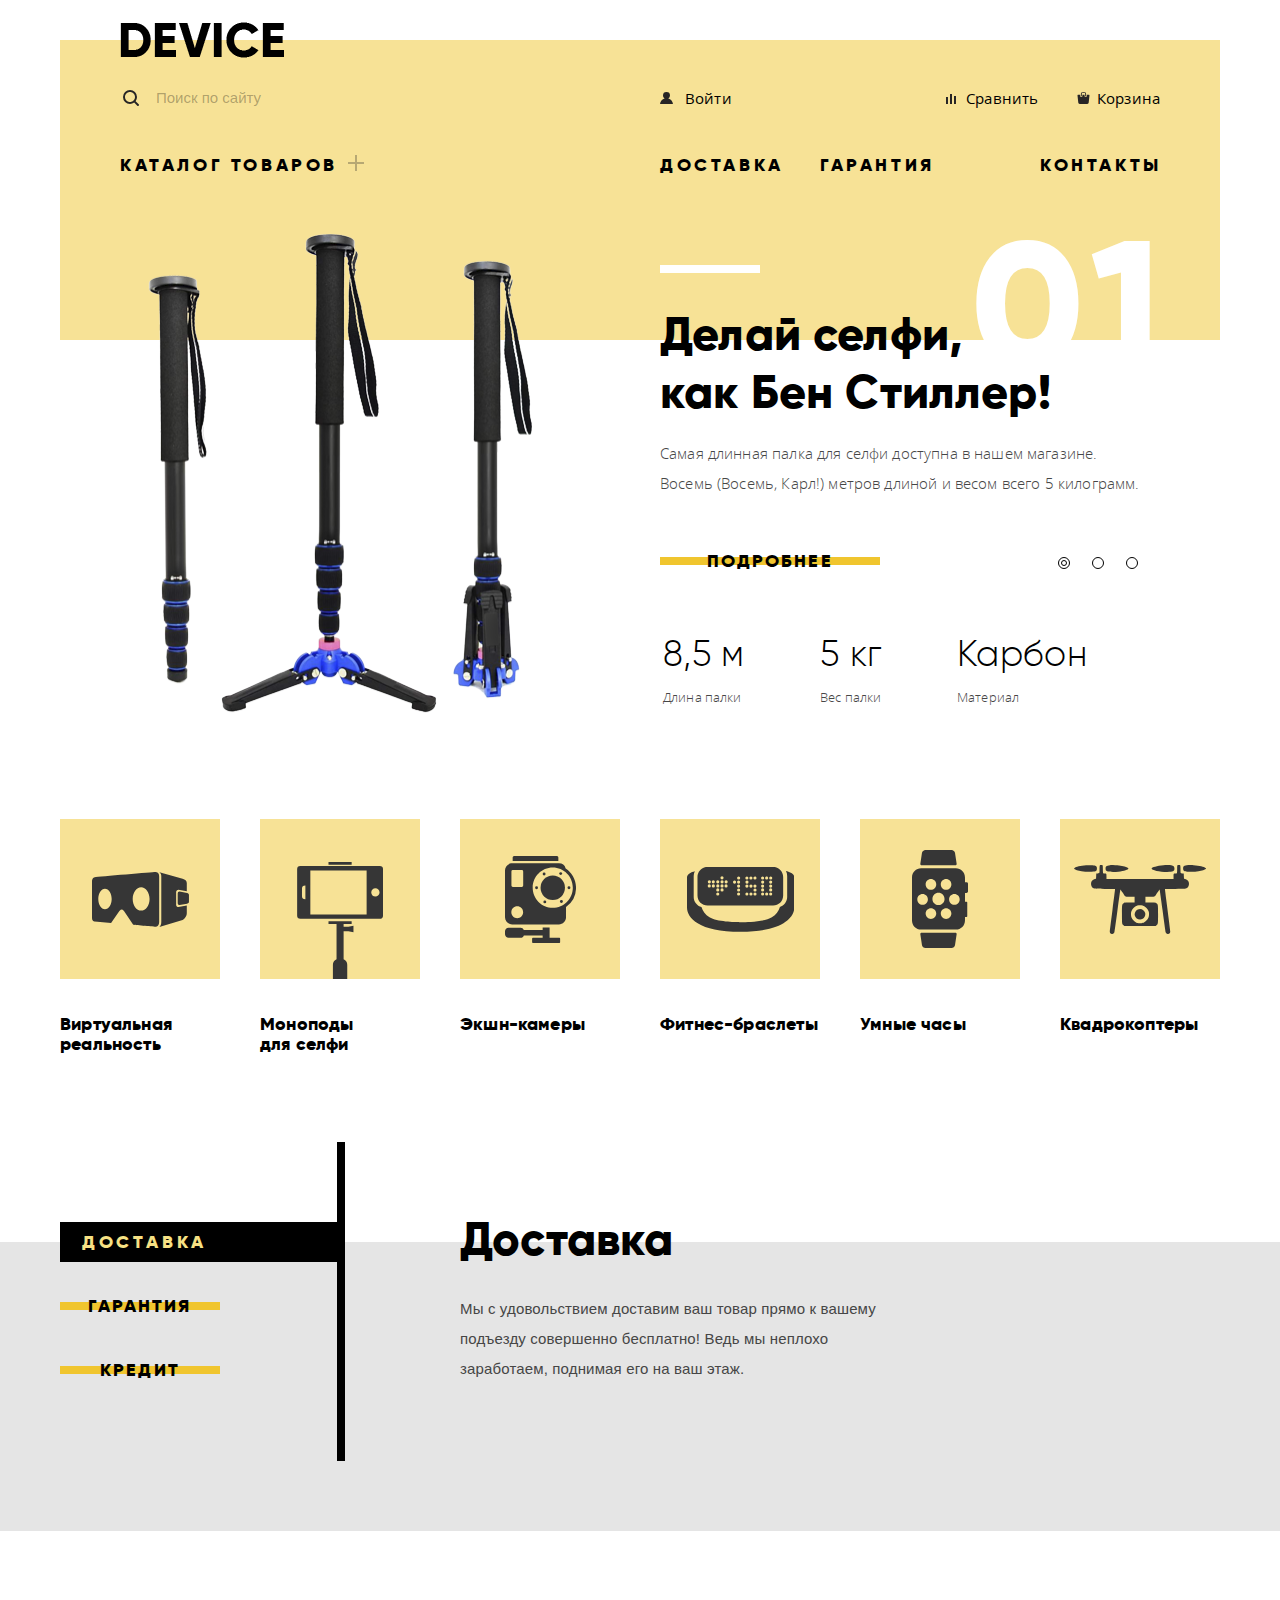
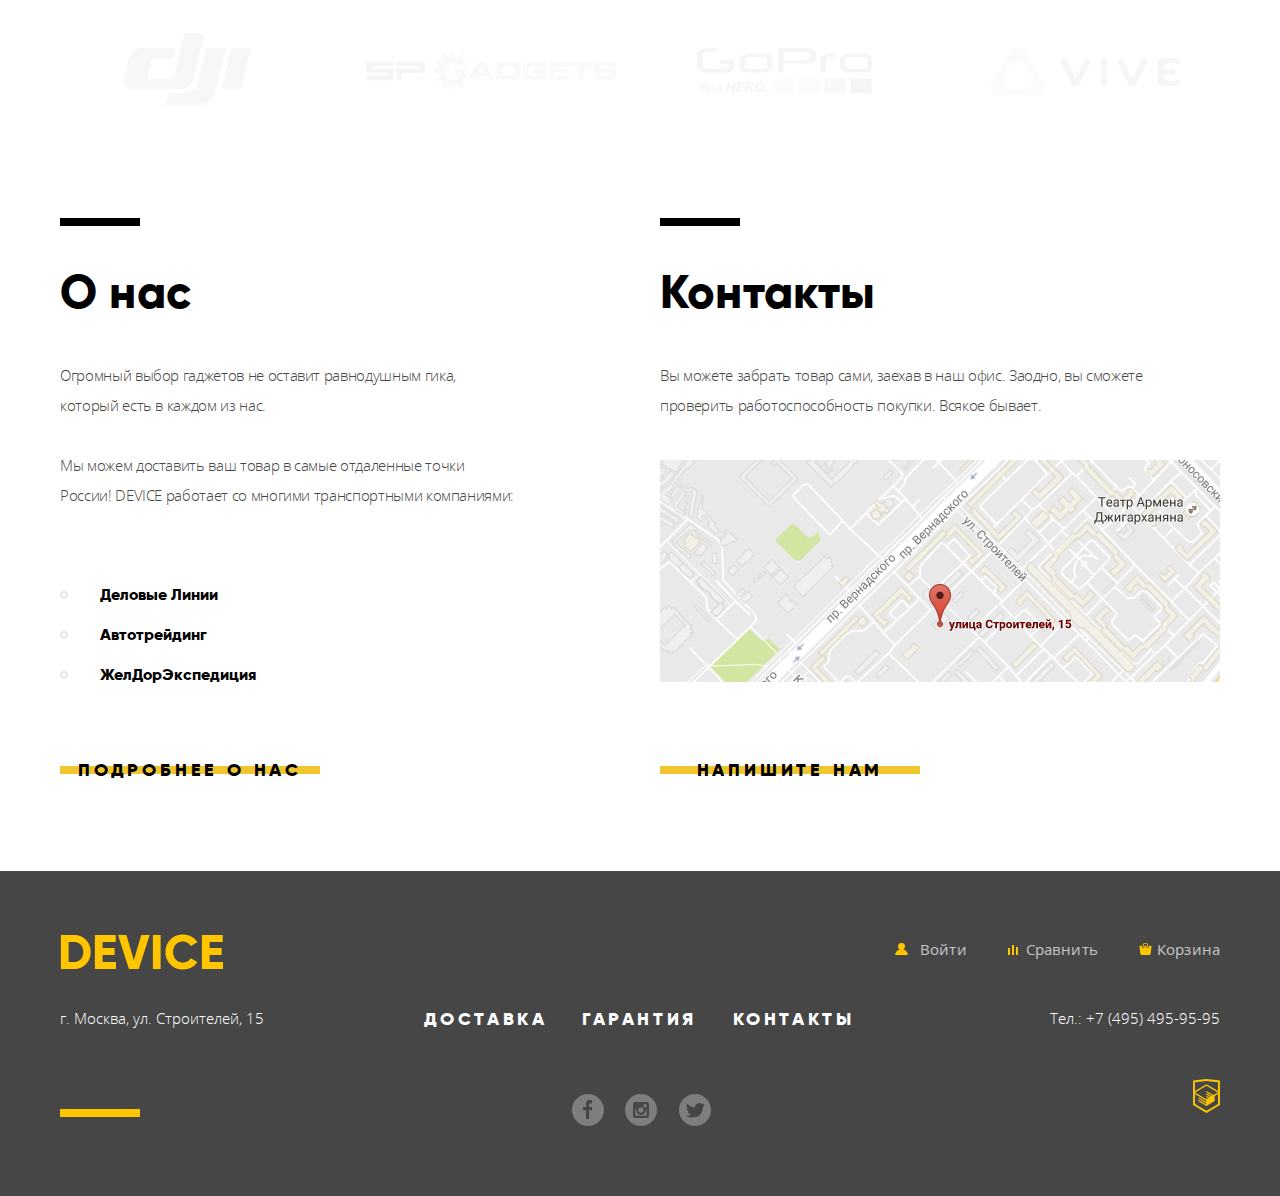
==== commit e9c04893: "Исправления Б12. Д11" ====
--- a/index.html
+++ b/index.html
@@ -312,7 +312,7 @@
       <img class="popup-map-image" src="img/map-big.png" width="960" height="560" alt="Наш адрес: г. Москва, ул. Строителей, 15">
     </div>
   </div>
-  <script src="js/modal-script.min.js"></script>
+  <script src="js/modal-script.js"></script>
 </body>
 
 </html>
--- a/css/style.css
+++ b/css/style.css
@@ -190,6 +190,20 @@
   width: 100%;
 }
 
+.button:hover {
+  opacity: .6;
+}
+
+.button:focus {
+  border: none;
+}
+
+.header .button:active {
+  outline: 0;
+  border: none;
+  opacity: .3;
+}
+
 .header-search-form {
   position: relative;
   margin-left: 40px;
@@ -205,6 +219,7 @@
   background-color: rgba(240, 197, 46, 0);
   font-family: 'open sans light', Arial, sans-serif;
   line-height: 30px;
+  width: 412px;
 }
 
 .catalog-button, .navigation-list, .slide-tagline {
@@ -216,11 +231,10 @@
   position: absolute;
   top: 8px;
   left: 3px;
-  content: url('data:image/svg+xml;utf8, <svg xmlns="http://www.w3.org/2000/svg" width="16" height="16" viewBox="0 0 16 16"><path fill="#272525" d="M15.7 14.3l-3.104-3.104A6.979 6.979 0 0 0 14 7a7 7 0 1 0-7 7 6.963 6.963 0 0 0 4.193-1.404L14.3 15.7c.185.184.38.3.7.3a1 1 0 0 0 1-1 .93.93 0 0 0-.3-.7zM2 7c0-2.762 2.238-5 5-5s5 2.238 5 5-2.238 5-5 5-5-2.238-5-5z"/></svg>')
+  content: url('[data-uri]')
 }
 
 .header-search-input:focus {
-  width: 412px;
   outline: 0;
   border: none;
   border-bottom: 2px solid #000;
@@ -239,10 +253,15 @@
 }
 
 .header-search-button {
-  opacity: 0;
-}
-
-.header-search-input:focus+.header-search-button {
+  color: transparent;
+  background-color: transparent;
+  cursor: default;
+  outline: none;
+  width: 0;
+  height: 0;
+}
+
+.header-search-input:focus + .header-search-button {
   position: absolute;
   top: -5px;
   margin-left: 0;
@@ -250,19 +269,17 @@
   height: 47px;
   border: 2px solid #000;
   color: #000;
-  opacity: 1;
-}
-
-.header-search-input:focus+.header-search-button:hover {
+}
+
+.header-search-input:focus + .header-search-button:hover {
   background-color: #000;
   color: #fff;
   opacity: 1;
 }
 
-.header-search-input:focus+.header-search-button:active {
+.header-search-input:focus + .header-search-button:active {
   background-color: #000;
   color: rgba(255, 255, 255, .3);
-  opacity: 1;
 }
 
 .user-navigation {
@@ -322,49 +339,35 @@
 .button-login::before, .user-profile::before {
   position: absolute;
   left: -25px;
-  content: url('data:image/svg+xml;utf8, <svg xmlns="http://www.w3.org/2000/svg" width="13" height="12" viewBox="0 0 13 12"><path fill="#272525" d="M.032 12h12.937c-.163-2.643-2.074-4.837-4.671-5.543a3.47 3.47 0 0 0 1.687-2.972 3.485 3.485 0 0 0-6.97 0c0 1.264.68 2.361 1.688 2.972C2.106 7.163.194 9.357.032 12z"/></svg>');
+  content: url('[data-uri]');
 }
 
 .footer .button-login::before {
-  content: url('data:image/svg+xml;utf8, <svg xmlns="http://www.w3.org/2000/svg" width="13" height="12" viewBox="0 0 13 12"><path fill="#ffc600" d="M.032 12h12.937c-.163-2.643-2.074-4.837-4.671-5.543a3.47 3.47 0 0 0 1.687-2.972 3.485 3.485 0 0 0-6.97 0c0 1.264.68 2.361 1.688 2.972C2.106 7.163.194 9.357.032 12z"/></svg>');
+  content: url('[data-uri]');
 }
 
 .button-compare::before {
   position: absolute;
   left: -20px;
-  content: url('data:image/svg+xml;utf8, <svg xmlns="http://www.w3.org/2000/svg" width="10" height="10" viewBox="0 0 10 10"><path fill="#272525" d="M8 2h1.984v8H8zM0 3h1.984v7H0zM4 0h2v10H4z"/></svg>');
+  content: url('[data-uri]');
 }
 
 .footer .button-compare::before {
   position: absolute;
   left: -18px;
-  content: url('data:image/svg+xml;utf8, <svg xmlns="http://www.w3.org/2000/svg" width="10" height="10" viewBox="0 0 10 10"><path fill="#ffc600" d="M8 2h1.984v8H8zM0 3h1.984v7H0zM4 0h2v10H4z"/></svg>');
+  content: url('[data-uri]');
 }
 
 .button-cart::before {
   position: absolute;
   left: -20px;
-  content: url('data:image/svg+xml;utf8, <svg xmlns="http://www.w3.org/2000/svg" width="13" height="12" viewBox="0 0 12 12"><path fill="#272525" d="M11.864 3.017a.429.429 0 0 0-.327-.154H9.225V4.09c0 .563-.484 1.022-1.08 1.022-.594 0-1.078-.458-1.078-1.022V2.863H4.909V4.09c0 .563-.485 1.022-1.08 1.022-.595 0-1.078-.458-1.078-1.022V2.863H.438a.43.43 0 0 0-.327.154.472.472 0 0 0-.108.358l.776 7.134c.015.806.642 1.455 1.411 1.455h7.595c.77 0 1.396-.649 1.411-1.455l.776-7.134a.476.476 0 0 0-.108-.358z"/><path fill="#272525" d="M3.829 4.499c.239 0 .433-.184.433-.409V1.84c0-.632.672-1.022 1.295-1.022h1.079c.655 0 1.078.401 1.078 1.022v2.25c0 .225.194.409.431.409.239 0 .433-.184.433-.409V1.84C8.577.773 7.761 0 6.636 0H5.557c-1.19 0-2.159.826-2.159 1.84v2.25c0 .225.194.409.431.409z"/></svg>');
+  content: url('[data-uri]');
 }
 
 .footer .button-cart::before {
   position: absolute;
   left: -18px;
-  content: url('data:image/svg+xml;utf8, <svg xmlns="http://www.w3.org/2000/svg" width="13" height="12" viewBox="0 0 12 12"><path fill="#ffc600" d="M11.864 3.017a.429.429 0 0 0-.327-.154H9.225V4.09c0 .563-.484 1.022-1.08 1.022-.594 0-1.078-.458-1.078-1.022V2.863H4.909V4.09c0 .563-.485 1.022-1.08 1.022-.595 0-1.078-.458-1.078-1.022V2.863H.438a.43.43 0 0 0-.327.154.472.472 0 0 0-.108.358l.776 7.134c.015.806.642 1.455 1.411 1.455h7.595c.77 0 1.396-.649 1.411-1.455l.776-7.134a.476.476 0 0 0-.108-.358z"/><path fill="#ffc600" d="M3.829 4.499c.239 0 .433-.184.433-.409V1.84c0-.632.672-1.022 1.295-1.022h1.079c.655 0 1.078.401 1.078 1.022v2.25c0 .225.194.409.431.409.239 0 .433-.184.433-.409V1.84C8.577.773 7.761 0 6.636 0H5.557c-1.19 0-2.159.826-2.159 1.84v2.25c0 .225.194.409.431.409z"/></svg>');
-}
-
-.header .button:hover {
-  opacity: .6;
-}
-
-.header .button:focus {
-  border: none;
-}
-
-.header .button:active {
-  outline: 0;
-  border: none;
-  opacity: .3;
+  content: url('[data-uri]');
 }
 
 .catalog:hover .catalog-wrapper {
@@ -667,11 +670,6 @@
   width: 1160px;
 }
 
-.card-image-wrapper, .services .wrapper {
-  display: -webkit-box;
-  display: -ms-flexbox;
-}
-
 .product-categories-name {
   margin-top: 35px;
   width: 160px;
@@ -804,15 +802,15 @@
 }
 
 .services-content-block__delivery::before {
-  content: url('data:image/svg+xml;utf8, <svg xmlns="http://www.w3.org/2000/svg" width="136" height="164" viewBox="0 0 136 164"><g fill="#FFF"><path d="M93.133 38.767c8.121 0 14.945-5.542 16.9-13.049l5.467.814a2.159 2.159 0 0 0 2.451-1.816 2.157 2.157 0 0 0-1.816-2.451l-5.541-.825c.002-.046.004-.091.004-.138 0-.182-.006-.362-.014-.542 0 0-.451-6.518-1.074-9.237-.621-2.719-2.535-3.296-2.535-3.296-9.77-2.212-19.772-2.438-22.375-2.438s-3.158 1.332-3.158 1.332l-3.15 4.996-.01-.003c-.076.122-.146.245-.219.368l-.027.043a17.387 17.387 0 0 0-2.367 8.777c-.001 9.646 7.819 17.465 17.464 17.465zM131.535 78.076v-.002l-26.742-2.168-9.246-21.112s-.461-2.774-6.008-8.476c-5.549-5.702-16.799-3.39-16.799-3.39s-23.886 4.469-31.745 6.318c-7.86 1.85-8.168 9.863-8.168 9.863l-.632 4.519-15.178-2.941a3.012 3.012 0 0 0-3.516 2.374L6.09 101.303a3.008 3.008 0 0 0 2.375 3.516l51.196 9.923c.115.022.23.024.346.033h.002c-.728.104-1.291-.035-1.291-.035l-9.4-1.849-3.082 17.105-23.56 20.363a7.43 7.43 0 1 0 9.857 11.086s27.725-22.05 29.575-23.591c1.85-1.54 2.773-3.853 2.773-3.853s4.541-13.948 5.779-16.874c.848-2.004 4.932-1.079 4.932-1.079l22.885 8.631 7.615 29.062c.082.63.242 1.234.473 1.804h.002a7.428 7.428 0 0 0 14.112-4.512c-.842-4.965-4.604-27.046-5.561-31.826-1.078-5.394-4.621-6.934-4.621-6.934s-21.268-11.558-22.654-12.329c-1.387-.77-1.078-2.774-1.078-2.774l3.93-14.331 2.773 5.856s1.619 3.274 4.084 3.391l33.357.82a7.43 7.43 0 0 0 7.43-7.431 7.43 7.43 0 0 0-6.804-7.399zM60.104 62.807l-1.789 5.88 9.898 1.919-20.214-3.917.548-2.496 11.557-1.386zm-2.249 45.473l-45.304-8.781 6.27-32.353 12.542 2.431-1.618 11.567-.64 4.406c-.005.026-.008.056-.012.082l-.018.127h.002a7.43 7.43 0 0 0 7.367 8.38 7.428 7.428 0 0 0 7.368-8.366l2.901-13.223 17.413 3.374-6.271 32.356zM25.05 17.008h38.027c1.1 0 2-.896 2-1.99 0-1.094-.9-1.99-2-1.99H25.05c-1.1 0-2 .896-2 1.99 0 1.094.9 1.99 2 1.99zM38.08 23.025c-1.1 0-2 .896-2 1.99 0 1.094.9 1.99 2 1.99h22.959c1.1 0 2-.896 2-1.99a2 2 0 0 0-2-1.99H38.08z"/></g><path fill="#3A3A3A" d="M87.098 32.732c8.121 0 14.945-5.542 16.9-13.049l5.467.814a2.159 2.159 0 0 0 2.451-1.816 2.157 2.157 0 0 0-1.816-2.451l-5.541-.825c.002-.046.004-.091.004-.138 0-.182-.006-.362-.014-.542 0 0-.451-6.518-1.074-9.237-.621-2.719-2.535-3.296-2.535-3.296C91.17-.02 81.168-.246 78.564-.246s-3.158 1.332-3.158 1.332l-3.15 4.996-.01-.003c-.076.121-.146.245-.219.368L72 6.49a17.387 17.387 0 0 0-2.367 8.777c0 9.646 7.82 17.465 17.465 17.465zM125.5 72.041v-.002l-26.742-2.168-9.246-21.112s-.461-2.774-6.008-8.476c-5.549-5.702-16.799-3.39-16.799-3.39S42.819 41.362 34.96 43.21c-7.86 1.85-8.168 9.863-8.168 9.863L23.71 75.109l-.64 4.406c-.005.026-.008.056-.012.082l-.018.127h.002a7.43 7.43 0 0 0 7.367 8.38 7.428 7.428 0 0 0 7.368-8.366l4.734-21.581 11.557-1.386-1.789 5.88 9.898 1.919a3.01 3.01 0 0 1 2.375 3.517L57.14 106.33a3.012 3.012 0 0 1-2.948 2.43c-.072 0-.146-.016-.22-.021-.728.104-1.291-.035-1.291-.035l-9.4-1.849-3.082 17.105-23.56 20.363a7.43 7.43 0 1 0 9.857 11.086s27.725-22.05 29.575-23.591c1.85-1.54 2.773-3.853 2.773-3.853s4.541-13.948 5.779-16.874c.848-2.004 4.932-1.079 4.932-1.079l22.885 8.631 7.615 29.062c.082.63.242 1.234.473 1.804h.002a7.428 7.428 0 0 0 14.112-4.512c-.842-4.965-4.604-27.046-5.561-31.826-1.078-5.394-4.621-6.934-4.621-6.934S83.193 94.682 81.807 93.91c-1.387-.77-1.078-2.774-1.078-2.774l3.93-14.331 2.773 5.856s1.619 3.274 4.084 3.391l33.357.82a7.43 7.43 0 0 0 .627-14.831z"/><path fill="#F0C42E" d="M53.971 108.739h.002c.073.006.147.021.22.021 1.407 0 2.671-1 2.948-2.43l7.412-38.243a3.01 3.01 0 0 0-2.375-3.517l-20.214-3.917-1.286 5.862 17.413 3.374-6.271 32.354-45.304-8.779 6.27-32.353 12.542 2.431.832-5.95-15.178-2.942a3.012 3.012 0 0 0-3.516 2.374L.055 95.268a3.008 3.008 0 0 0 2.375 3.516l51.196 9.923c.114.022.229.023.345.032z"/><path fill="#F0C52E" d="M59.042 8.982a2 2 0 0 1-2 1.99H19.015c-1.1 0-2-.896-2-1.99 0-1.094.9-1.99 2-1.99h38.027c1.1.001 2 .896 2 1.99zM57.004 18.98c0 1.094-.9 1.99-2 1.99h-22.96c-1.1 0-2-.896-2-1.99a2 2 0 0 1 2-1.99h22.959c1.101 0 2.001.896 2.001 1.99z"/></svg>');
+  content: url('data:image/svg+xml;sharset=utf8; <svg xmlns="http://www.w3.org/2000/svg" width="136" height="164" viewBox="0 0 136 164"><g fill="#FFF"><path d="M93.133 38.767c8.121 0 14.945-5.542 16.9-13.049l5.467.814a2.159 2.159 0 0 0 2.451-1.816 2.157 2.157 0 0 0-1.816-2.451l-5.541-.825c.002-.046.004-.091.004-.138 0-.182-.006-.362-.014-.542 0 0-.451-6.518-1.074-9.237-.621-2.719-2.535-3.296-2.535-3.296-9.77-2.212-19.772-2.438-22.375-2.438s-3.158 1.332-3.158 1.332l-3.15 4.996-.01-.003c-.076.122-.146.245-.219.368l-.027.043a17.387 17.387 0 0 0-2.367 8.777c-.001 9.646 7.819 17.465 17.464 17.465zM131.535 78.076v-.002l-26.742-2.168-9.246-21.112s-.461-2.774-6.008-8.476c-5.549-5.702-16.799-3.39-16.799-3.39s-23.886 4.469-31.745 6.318c-7.86 1.85-8.168 9.863-8.168 9.863l-.632 4.519-15.178-2.941a3.012 3.012 0 0 0-3.516 2.374L6.09 101.303a3.008 3.008 0 0 0 2.375 3.516l51.196 9.923c.115.022.23.024.346.033h.002c-.728.104-1.291-.035-1.291-.035l-9.4-1.849-3.082 17.105-23.56 20.363a7.43 7.43 0 1 0 9.857 11.086s27.725-22.05 29.575-23.591c1.85-1.54 2.773-3.853 2.773-3.853s4.541-13.948 5.779-16.874c.848-2.004 4.932-1.079 4.932-1.079l22.885 8.631 7.615 29.062c.082.63.242 1.234.473 1.804h.002a7.428 7.428 0 0 0 14.112-4.512c-.842-4.965-4.604-27.046-5.561-31.826-1.078-5.394-4.621-6.934-4.621-6.934s-21.268-11.558-22.654-12.329c-1.387-.77-1.078-2.774-1.078-2.774l3.93-14.331 2.773 5.856s1.619 3.274 4.084 3.391l33.357.82a7.43 7.43 0 0 0 7.43-7.431 7.43 7.43 0 0 0-6.804-7.399zM60.104 62.807l-1.789 5.88 9.898 1.919-20.214-3.917.548-2.496 11.557-1.386zm-2.249 45.473l-45.304-8.781 6.27-32.353 12.542 2.431-1.618 11.567-.64 4.406c-.005.026-.008.056-.012.082l-.018.127h.002a7.43 7.43 0 0 0 7.367 8.38 7.428 7.428 0 0 0 7.368-8.366l2.901-13.223 17.413 3.374-6.271 32.356zM25.05 17.008h38.027c1.1 0 2-.896 2-1.99 0-1.094-.9-1.99-2-1.99H25.05c-1.1 0-2 .896-2 1.99 0 1.094.9 1.99 2 1.99zM38.08 23.025c-1.1 0-2 .896-2 1.99 0 1.094.9 1.99 2 1.99h22.959c1.1 0 2-.896 2-1.99a2 2 0 0 0-2-1.99H38.08z"/></g><path fill="#3A3A3A" d="M87.098 32.732c8.121 0 14.945-5.542 16.9-13.049l5.467.814a2.159 2.159 0 0 0 2.451-1.816 2.157 2.157 0 0 0-1.816-2.451l-5.541-.825c.002-.046.004-.091.004-.138 0-.182-.006-.362-.014-.542 0 0-.451-6.518-1.074-9.237-.621-2.719-2.535-3.296-2.535-3.296C91.17-.02 81.168-.246 78.564-.246s-3.158 1.332-3.158 1.332l-3.15 4.996-.01-.003c-.076.121-.146.245-.219.368L72 6.49a17.387 17.387 0 0 0-2.367 8.777c0 9.646 7.82 17.465 17.465 17.465zM125.5 72.041v-.002l-26.742-2.168-9.246-21.112s-.461-2.774-6.008-8.476c-5.549-5.702-16.799-3.39-16.799-3.39S42.819 41.362 34.96 43.21c-7.86 1.85-8.168 9.863-8.168 9.863L23.71 75.109l-.64 4.406c-.005.026-.008.056-.012.082l-.018.127h.002a7.43 7.43 0 0 0 7.367 8.38 7.428 7.428 0 0 0 7.368-8.366l4.734-21.581 11.557-1.386-1.789 5.88 9.898 1.919a3.01 3.01 0 0 1 2.375 3.517L57.14 106.33a3.012 3.012 0 0 1-2.948 2.43c-.072 0-.146-.016-.22-.021-.728.104-1.291-.035-1.291-.035l-9.4-1.849-3.082 17.105-23.56 20.363a7.43 7.43 0 1 0 9.857 11.086s27.725-22.05 29.575-23.591c1.85-1.54 2.773-3.853 2.773-3.853s4.541-13.948 5.779-16.874c.848-2.004 4.932-1.079 4.932-1.079l22.885 8.631 7.615 29.062c.082.63.242 1.234.473 1.804h.002a7.428 7.428 0 0 0 14.112-4.512c-.842-4.965-4.604-27.046-5.561-31.826-1.078-5.394-4.621-6.934-4.621-6.934S83.193 94.682 81.807 93.91c-1.387-.77-1.078-2.774-1.078-2.774l3.93-14.331 2.773 5.856s1.619 3.274 4.084 3.391l33.357.82a7.43 7.43 0 0 0 .627-14.831z"/><path fill="#F0C42E" d="M53.971 108.739h.002c.073.006.147.021.22.021 1.407 0 2.671-1 2.948-2.43l7.412-38.243a3.01 3.01 0 0 0-2.375-3.517l-20.214-3.917-1.286 5.862 17.413 3.374-6.271 32.354-45.304-8.779 6.27-32.353 12.542 2.431.832-5.95-15.178-2.942a3.012 3.012 0 0 0-3.516 2.374L.055 95.268a3.008 3.008 0 0 0 2.375 3.516l51.196 9.923c.114.022.229.023.345.032z"/><path fill="#F0C52E" d="M59.042 8.982a2 2 0 0 1-2 1.99H19.015c-1.1 0-2-.896-2-1.99 0-1.094.9-1.99 2-1.99h38.027c1.1.001 2 .896 2 1.99zM57.004 18.98c0 1.094-.9 1.99-2 1.99h-22.96c-1.1 0-2-.896-2-1.99a2 2 0 0 1 2-1.99h22.959c1.101 0 2.001.896 2.001 1.99z"/></svg>');
 }
 
 .services-content-block__warranty::before {
-  content: url('data:image/svg+xml;utf8, <svg xmlns="http://www.w3.org/2000/svg" width="171" height="195" viewBox="0 0 171 195"><g fill="#FFF"><path d="M77.694 174.636c-.104-.13-10.495-12.996-12.609-15.76-1.321-1.727-3.307-2.678-5.593-2.678-2.56 0-4.836 1.17-5.512 1.553l-5.486 2.743c-1.773-.479-5.587-1.95-9.28-6.268-3.284-3.839-3.261-8.986-3.086-11.099l5.893-5.893c3.093-2.717 2.452-6.516 1.246-8.431l-.219-.311s-12.862-16.221-14.666-18.498c-.989-1.249-2.475-1.938-4.184-1.938-2.849 0-5.879 1.975-6.756 2.592-10.885 7.749-11.586 14.562-11.631 15.313l-.024.414.074.409c6.412 35.726 26.026 51.137 35.453 58.543 1.148.901 2.14 1.681 2.854 2.306C50.731 193.38 57.93 194 60.721 194c2.375-.001 4.48-.405 6.089-1.171 4.366-2.078 9.425-8.01 10.872-9.778 2.501-3.059 1.283-6.599.168-8.208l-.156-.207zm-13.893 11.873c-.499.237-1.57.491-3.081.491-1.56 0-7.032-.334-11.944-4.632-.854-.747-1.913-1.579-3.139-2.543-8.694-6.83-26.729-21.001-32.78-53.684.289-.979 1.829-4.938 8.62-9.771a11.385 11.385 0 0 1 2.119-1.142l13.502 17.03-7.528 7.527-.203 1.055c-.081.422-1.911 10.409 4.527 17.937 6.286 7.349 13.25 8.667 14.583 8.856l1.082.154 7.644-3.823.218-.118c.281-.167 1.335-.648 2.071-.648.036 0 .065.001.088.003 2.149 2.8 11.105 13.897 12.5 15.624a.03.03 0 0 0 .004.01c-2.562 3.095-6.173 6.669-8.283 7.674zM137.85 65.824c5.512-5.177 7.156-11.975 5.033-20.783a2.502 2.502 0 0 0-4.103-1.272l-8.221 7.403c-1.438-.795-3.676-2.451-4.465-5.33l6.803-6.729a2.502 2.502 0 0 0 .104-3.446l-.186-.207a2.473 2.473 0 0 0-.678-.533c-.16-.086-3.988-2.116-8.824-2.116-4.709 0-8.859 1.921-12.002 5.556-6 6.938-4.557 15.042-3.543 18.471l-3.488 3.488-10.284-9.236 4.717-3.266L78.671 34.1 68.07 44.703l13.724 20.041 3.266-4.717 9.237 10.282-3.295 3.294c-1.5-.478-3.883-1.052-6.663-1.052-5.429 0-10.236 2.174-13.962 6.359-.271.329-6.599 8.165-2.751 18.621a2.501 2.501 0 0 0 3.993 1.019l8.295-7.259c1.323.567 3.622 2.08 4.659 5.925l-7.384 7.516a2.498 2.498 0 0 0 1.218 4.187c.11.025 2.724.623 6.175.623 6.84 0 12.112-2.271 15.245-6.567 3.363-4.613 4.094-9.433 3.994-13.088l16.217 16.217.172.158c1.521 1.26 4.318 2.725 7.451 2.725 2.227 0 4.625-.741 6.852-2.824l5.518-5.516.102-.104c5.012-5.358 2.258-11.698.1-14.302l-16.945-16.959c1.027.106 2.148.181 3.322.181 4.888-.001 8.669-1.225 11.24-3.639zM84.551 51.978l-2.734 3.949-7.276-10.625 4.731-4.732 10.625 7.276-3.95 2.734 14.792 13.286-4.094 4.093 1.191-1.192-13.285-14.789zm13.562 33.524c.109.313 2.615 7.746-2.328 14.527-2.77 3.798-7.748 4.526-11.4 4.512l4.703-4.787c.566-.576.82-1.391.68-2.187-1.791-10.147-9.745-11.484-10.083-11.536a2.513 2.513 0 0 0-2.027.589l-6.204 5.428c-.522-5.56 2.413-9.489 2.759-9.932 2.721-3.03 6.127-4.566 10.125-4.566 3.515 0 6.231 1.211 6.249 1.22a2.501 2.501 0 0 0 2.818-.501l19-19a2.493 2.493 0 0 0 .527-2.756c-.035-.083-3.494-8.34 2.158-14.876 2.195-2.539 4.961-3.826 8.221-3.826 1.23 0 2.383.183 3.365.421l-5.047 4.993a2.5 2.5 0 0 0-.725 2.08c1.012 8.3 8.969 11.077 9.307 11.191a2.503 2.503 0 0 0 2.473-.511l6.049-5.447c.373 4.864-1.02 8.554-4.309 11.642-2.008 1.887-5.359 2.283-7.818 2.283-3.689 0-6.951-.865-6.982-.873a2.502 2.502 0 0 0-2.43.653l-18.5 18.667a2.521 2.521 0 0 0-.581 2.592zm5.502 1.842v0zm-.181-1.121zm33.091 10.856l-5.479 5.476c-3.248 2.98-6.9.432-7.576-.087l-18.643-18.645 14.941-15.075-2.035 2.053 18.707 18.706c.46.592 3.097 4.287.085 7.572zm-15.209-28.054zm-.843-.143l.066.012a4.19 4.19 0 0 1-.066-.012z"/><path d="M104.162 6.002c-36.408 0-65.922 29.514-65.922 65.922 0 33.517 25.02 61.172 57.398 65.354v26.224s57.439-21.243 71.969-73.622c.078-.283.139-.538.211-.812.113-.424.225-.85.33-1.277.064-.263.119-.514.178-.769a66.07 66.07 0 0 0 1.758-15.098c0-36.408-29.514-65.922-65.922-65.922zm57.348 79.422l-.006.027-.006.027-.029.13c-.039.17-.076.339-.119.515-.094.376-.191.751-.301 1.161l-.104.4a9.602 9.602 0 0 1-.082.324c-5.564 20.056-18.52 37.7-38.506 52.442-7.373 5.438-14.408 9.464-19.719 12.175V131.123l-6.104-.788c-29.243-3.777-51.295-28.889-51.295-58.412 0-32.49 26.432-58.922 58.922-58.922 32.488 0 58.922 26.432 58.922 58.922a59.082 59.082 0 0 1-1.573 13.501z"/></g><path fill="#3A3A3A" d="M54.583 187.998c-2.791 0-9.989-.62-16.554-6.364-.714-.625-1.706-1.404-2.854-2.306-9.426-7.406-29.041-22.817-35.453-58.543l-.074-.409.024-.414c.044-.752.746-7.564 11.631-15.313.877-.617 3.907-2.592 6.756-2.592 1.708 0 3.194.688 4.184 1.938 1.804 2.277 14.666 18.498 14.666 18.498l.219.311c1.206 1.915 1.847 5.714-1.246 8.431l-5.893 5.893c-.175 2.112-.198 7.26 3.086 11.099 3.692 4.317 7.507 5.789 9.28 6.268l5.486-2.743c.676-.383 2.952-1.553 5.512-1.553 2.286 0 4.272.951 5.593 2.678 2.114 2.764 12.504 15.63 12.609 15.76l.155.207c1.115 1.609 2.333 5.149-.168 8.208-1.447 1.769-6.505 7.7-10.872 9.778-1.607.763-3.712 1.167-6.087 1.168zM6.72 120.14c6.051 32.683 24.086 46.854 32.78 53.684 1.226.964 2.285 1.796 3.139 2.543 4.912 4.298 10.384 4.632 11.944 4.632 1.511 0 2.582-.254 3.081-.491 2.11-1.005 5.722-4.579 8.284-7.674l-.004-.01C64.55 171.097 55.593 160 53.444 157.2a1.063 1.063 0 0 0-.088-.003c-.736 0-1.79.481-2.071.648l-.218.118-7.644 3.823-1.082-.154c-1.333-.189-8.297-1.508-14.583-8.856-6.438-7.527-4.608-17.515-4.527-17.937l.203-1.055 7.528-7.527-13.502-17.03c-.611.237-1.467.688-2.119 1.142-6.793 4.833-8.333 8.792-8.621 9.771z"/><path fill="#F0C42E" d="M78.443 103.54c-3.452 0-6.065-.598-6.175-.623a2.5 2.5 0 0 1-1.218-4.187l7.384-7.516c-1.037-3.845-3.336-5.357-4.659-5.925l-8.295 7.259a2.503 2.503 0 0 1-3.993-1.018c-3.848-10.457 2.48-18.293 2.751-18.622 3.726-4.185 8.533-6.359 13.962-6.359 2.78 0 5.162.574 6.663 1.052l16.766-16.765c-1.013-3.43-2.457-11.534 3.543-18.471 3.143-3.634 7.293-5.556 12.002-5.556 4.837 0 8.664 2.029 8.825 2.116.255.137.484.317.677.533l.186.207c.89.993.845 2.508-.104 3.446l-6.803 6.729c.789 2.879 3.028 4.535 4.465 5.33l8.222-7.403a2.5 2.5 0 0 1 4.103 1.272c2.123 8.809.478 15.606-5.033 20.783-2.57 2.414-6.353 3.638-11.242 3.638-2.789 0-5.324-.407-6.839-.714L97.127 79.399c.729 3.181 1.631 10.62-3.439 17.574-3.133 4.296-8.405 6.567-15.245 6.567zm-.196-5.001c3.651.015 8.631-.714 11.4-4.512 4.944-6.781 2.438-14.214 2.329-14.527a2.518 2.518 0 0 1 .582-2.593l18.5-18.667a2.501 2.501 0 0 1 2.43-.653c.03.008 3.293.873 6.982.873 2.458 0 5.811-.396 7.818-2.283 3.288-3.088 4.681-6.778 4.309-11.642l-6.049 5.447a2.505 2.505 0 0 1-2.473.511c-.338-.114-8.295-2.891-9.307-11.191a2.496 2.496 0 0 1 .724-2.08l5.047-4.993a14.37 14.37 0 0 0-3.365-.421c-3.259 0-6.024 1.288-8.221 3.826-5.651 6.536-2.192 14.793-2.157 14.876.405.94.196 2.033-.528 2.756l-19 19a2.5 2.5 0 0 1-2.817.501c-.018-.008-2.735-1.22-6.25-1.22-3.998 0-7.404 1.536-10.125 4.566-.347.442-3.282 4.372-2.759 9.932l6.204-5.428a2.506 2.506 0 0 1 2.027-.589c.337.052 8.291 1.389 10.082 11.536a2.498 2.498 0 0 1-.679 2.187l-4.704 4.788z"/><g fill="#3A3A3A"><path d="M78.921 54.025l9.237 10.282 3.54-3.541-13.285-14.79-2.735 3.949-7.276-10.624 4.732-4.732 10.625 7.276-3.95 2.734L94.6 57.865l3.541-3.541-10.283-9.236 4.717-3.266-20.042-13.724-10.601 10.603 13.724 20.041zM117.147 63.28a37.19 37.19 0 0 1-3.517-.534l-2.034 2.053 18.706 18.706c.46.592 3.097 4.287.084 7.572l-5.478 5.476c-3.248 2.98-6.901.432-7.576-.087L98.69 77.821l-1.563 1.578c.245 1.07.505 2.63.555 4.485l16.217 16.218.173.158c1.521 1.26 4.318 2.725 7.45 2.725 2.228 0 4.625-.741 6.853-2.824l5.518-5.516.102-.103c5.012-5.358 2.257-11.699.099-14.303L117.147 63.28z"/></g><path fill="#3A3A3A" d="M98.023 7c32.489 0 58.922 26.432 58.922 58.922 0 4.508-.529 9.05-1.573 13.5l-.006.027-.007.027-.029.13c-.038.17-.076.339-.118.515-.094.376-.191.751-.302 1.161l-.103.4c-.026.108-.054.216-.083.324-5.564 20.056-18.52 37.7-38.506 52.442-7.373 5.438-14.408 9.464-19.719 12.175V125.121l-6.104-.788c-29.243-3.777-51.294-28.889-51.294-58.412C39.102 33.432 65.534 7 98.023 7m0-7C61.616 0 32.102 29.514 32.102 65.922c0 33.517 25.02 61.172 57.398 65.354V157.5s57.439-21.243 71.97-73.622c.078-.283.138-.538.21-.812.114-.424.225-.85.331-1.277.063-.263.119-.514.177-.769a66.014 66.014 0 0 0 1.758-15.098C163.945 29.514 134.432 0 98.023 0z"/></svg>');
+  content: url('data:image/svg+xml;sharset=utf8; <svg xmlns="http://www.w3.org/2000/svg" width="171" height="195" viewBox="0 0 171 195"><g fill="#FFF"><path d="M77.694 174.636c-.104-.13-10.495-12.996-12.609-15.76-1.321-1.727-3.307-2.678-5.593-2.678-2.56 0-4.836 1.17-5.512 1.553l-5.486 2.743c-1.773-.479-5.587-1.95-9.28-6.268-3.284-3.839-3.261-8.986-3.086-11.099l5.893-5.893c3.093-2.717 2.452-6.516 1.246-8.431l-.219-.311s-12.862-16.221-14.666-18.498c-.989-1.249-2.475-1.938-4.184-1.938-2.849 0-5.879 1.975-6.756 2.592-10.885 7.749-11.586 14.562-11.631 15.313l-.024.414.074.409c6.412 35.726 26.026 51.137 35.453 58.543 1.148.901 2.14 1.681 2.854 2.306C50.731 193.38 57.93 194 60.721 194c2.375-.001 4.48-.405 6.089-1.171 4.366-2.078 9.425-8.01 10.872-9.778 2.501-3.059 1.283-6.599.168-8.208l-.156-.207zm-13.893 11.873c-.499.237-1.57.491-3.081.491-1.56 0-7.032-.334-11.944-4.632-.854-.747-1.913-1.579-3.139-2.543-8.694-6.83-26.729-21.001-32.78-53.684.289-.979 1.829-4.938 8.62-9.771a11.385 11.385 0 0 1 2.119-1.142l13.502 17.03-7.528 7.527-.203 1.055c-.081.422-1.911 10.409 4.527 17.937 6.286 7.349 13.25 8.667 14.583 8.856l1.082.154 7.644-3.823.218-.118c.281-.167 1.335-.648 2.071-.648.036 0 .065.001.088.003 2.149 2.8 11.105 13.897 12.5 15.624a.03.03 0 0 0 .004.01c-2.562 3.095-6.173 6.669-8.283 7.674zM137.85 65.824c5.512-5.177 7.156-11.975 5.033-20.783a2.502 2.502 0 0 0-4.103-1.272l-8.221 7.403c-1.438-.795-3.676-2.451-4.465-5.33l6.803-6.729a2.502 2.502 0 0 0 .104-3.446l-.186-.207a2.473 2.473 0 0 0-.678-.533c-.16-.086-3.988-2.116-8.824-2.116-4.709 0-8.859 1.921-12.002 5.556-6 6.938-4.557 15.042-3.543 18.471l-3.488 3.488-10.284-9.236 4.717-3.266L78.671 34.1 68.07 44.703l13.724 20.041 3.266-4.717 9.237 10.282-3.295 3.294c-1.5-.478-3.883-1.052-6.663-1.052-5.429 0-10.236 2.174-13.962 6.359-.271.329-6.599 8.165-2.751 18.621a2.501 2.501 0 0 0 3.993 1.019l8.295-7.259c1.323.567 3.622 2.08 4.659 5.925l-7.384 7.516a2.498 2.498 0 0 0 1.218 4.187c.11.025 2.724.623 6.175.623 6.84 0 12.112-2.271 15.245-6.567 3.363-4.613 4.094-9.433 3.994-13.088l16.217 16.217.172.158c1.521 1.26 4.318 2.725 7.451 2.725 2.227 0 4.625-.741 6.852-2.824l5.518-5.516.102-.104c5.012-5.358 2.258-11.698.1-14.302l-16.945-16.959c1.027.106 2.148.181 3.322.181 4.888-.001 8.669-1.225 11.24-3.639zM84.551 51.978l-2.734 3.949-7.276-10.625 4.731-4.732 10.625 7.276-3.95 2.734 14.792 13.286-4.094 4.093 1.191-1.192-13.285-14.789zm13.562 33.524c.109.313 2.615 7.746-2.328 14.527-2.77 3.798-7.748 4.526-11.4 4.512l4.703-4.787c.566-.576.82-1.391.68-2.187-1.791-10.147-9.745-11.484-10.083-11.536a2.513 2.513 0 0 0-2.027.589l-6.204 5.428c-.522-5.56 2.413-9.489 2.759-9.932 2.721-3.03 6.127-4.566 10.125-4.566 3.515 0 6.231 1.211 6.249 1.22a2.501 2.501 0 0 0 2.818-.501l19-19a2.493 2.493 0 0 0 .527-2.756c-.035-.083-3.494-8.34 2.158-14.876 2.195-2.539 4.961-3.826 8.221-3.826 1.23 0 2.383.183 3.365.421l-5.047 4.993a2.5 2.5 0 0 0-.725 2.08c1.012 8.3 8.969 11.077 9.307 11.191a2.503 2.503 0 0 0 2.473-.511l6.049-5.447c.373 4.864-1.02 8.554-4.309 11.642-2.008 1.887-5.359 2.283-7.818 2.283-3.689 0-6.951-.865-6.982-.873a2.502 2.502 0 0 0-2.43.653l-18.5 18.667a2.521 2.521 0 0 0-.581 2.592zm5.502 1.842v0zm-.181-1.121zm33.091 10.856l-5.479 5.476c-3.248 2.98-6.9.432-7.576-.087l-18.643-18.645 14.941-15.075-2.035 2.053 18.707 18.706c.46.592 3.097 4.287.085 7.572zm-15.209-28.054zm-.843-.143l.066.012a4.19 4.19 0 0 1-.066-.012z"/><path d="M104.162 6.002c-36.408 0-65.922 29.514-65.922 65.922 0 33.517 25.02 61.172 57.398 65.354v26.224s57.439-21.243 71.969-73.622c.078-.283.139-.538.211-.812.113-.424.225-.85.33-1.277.064-.263.119-.514.178-.769a66.07 66.07 0 0 0 1.758-15.098c0-36.408-29.514-65.922-65.922-65.922zm57.348 79.422l-.006.027-.006.027-.029.13c-.039.17-.076.339-.119.515-.094.376-.191.751-.301 1.161l-.104.4a9.602 9.602 0 0 1-.082.324c-5.564 20.056-18.52 37.7-38.506 52.442-7.373 5.438-14.408 9.464-19.719 12.175V131.123l-6.104-.788c-29.243-3.777-51.295-28.889-51.295-58.412 0-32.49 26.432-58.922 58.922-58.922 32.488 0 58.922 26.432 58.922 58.922a59.082 59.082 0 0 1-1.573 13.501z"/></g><path fill="#3A3A3A" d="M54.583 187.998c-2.791 0-9.989-.62-16.554-6.364-.714-.625-1.706-1.404-2.854-2.306-9.426-7.406-29.041-22.817-35.453-58.543l-.074-.409.024-.414c.044-.752.746-7.564 11.631-15.313.877-.617 3.907-2.592 6.756-2.592 1.708 0 3.194.688 4.184 1.938 1.804 2.277 14.666 18.498 14.666 18.498l.219.311c1.206 1.915 1.847 5.714-1.246 8.431l-5.893 5.893c-.175 2.112-.198 7.26 3.086 11.099 3.692 4.317 7.507 5.789 9.28 6.268l5.486-2.743c.676-.383 2.952-1.553 5.512-1.553 2.286 0 4.272.951 5.593 2.678 2.114 2.764 12.504 15.63 12.609 15.76l.155.207c1.115 1.609 2.333 5.149-.168 8.208-1.447 1.769-6.505 7.7-10.872 9.778-1.607.763-3.712 1.167-6.087 1.168zM6.72 120.14c6.051 32.683 24.086 46.854 32.78 53.684 1.226.964 2.285 1.796 3.139 2.543 4.912 4.298 10.384 4.632 11.944 4.632 1.511 0 2.582-.254 3.081-.491 2.11-1.005 5.722-4.579 8.284-7.674l-.004-.01C64.55 171.097 55.593 160 53.444 157.2a1.063 1.063 0 0 0-.088-.003c-.736 0-1.79.481-2.071.648l-.218.118-7.644 3.823-1.082-.154c-1.333-.189-8.297-1.508-14.583-8.856-6.438-7.527-4.608-17.515-4.527-17.937l.203-1.055 7.528-7.527-13.502-17.03c-.611.237-1.467.688-2.119 1.142-6.793 4.833-8.333 8.792-8.621 9.771z"/><path fill="#F0C42E" d="M78.443 103.54c-3.452 0-6.065-.598-6.175-.623a2.5 2.5 0 0 1-1.218-4.187l7.384-7.516c-1.037-3.845-3.336-5.357-4.659-5.925l-8.295 7.259a2.503 2.503 0 0 1-3.993-1.018c-3.848-10.457 2.48-18.293 2.751-18.622 3.726-4.185 8.533-6.359 13.962-6.359 2.78 0 5.162.574 6.663 1.052l16.766-16.765c-1.013-3.43-2.457-11.534 3.543-18.471 3.143-3.634 7.293-5.556 12.002-5.556 4.837 0 8.664 2.029 8.825 2.116.255.137.484.317.677.533l.186.207c.89.993.845 2.508-.104 3.446l-6.803 6.729c.789 2.879 3.028 4.535 4.465 5.33l8.222-7.403a2.5 2.5 0 0 1 4.103 1.272c2.123 8.809.478 15.606-5.033 20.783-2.57 2.414-6.353 3.638-11.242 3.638-2.789 0-5.324-.407-6.839-.714L97.127 79.399c.729 3.181 1.631 10.62-3.439 17.574-3.133 4.296-8.405 6.567-15.245 6.567zm-.196-5.001c3.651.015 8.631-.714 11.4-4.512 4.944-6.781 2.438-14.214 2.329-14.527a2.518 2.518 0 0 1 .582-2.593l18.5-18.667a2.501 2.501 0 0 1 2.43-.653c.03.008 3.293.873 6.982.873 2.458 0 5.811-.396 7.818-2.283 3.288-3.088 4.681-6.778 4.309-11.642l-6.049 5.447a2.505 2.505 0 0 1-2.473.511c-.338-.114-8.295-2.891-9.307-11.191a2.496 2.496 0 0 1 .724-2.08l5.047-4.993a14.37 14.37 0 0 0-3.365-.421c-3.259 0-6.024 1.288-8.221 3.826-5.651 6.536-2.192 14.793-2.157 14.876.405.94.196 2.033-.528 2.756l-19 19a2.5 2.5 0 0 1-2.817.501c-.018-.008-2.735-1.22-6.25-1.22-3.998 0-7.404 1.536-10.125 4.566-.347.442-3.282 4.372-2.759 9.932l6.204-5.428a2.506 2.506 0 0 1 2.027-.589c.337.052 8.291 1.389 10.082 11.536a2.498 2.498 0 0 1-.679 2.187l-4.704 4.788z"/><g fill="#3A3A3A"><path d="M78.921 54.025l9.237 10.282 3.54-3.541-13.285-14.79-2.735 3.949-7.276-10.624 4.732-4.732 10.625 7.276-3.95 2.734L94.6 57.865l3.541-3.541-10.283-9.236 4.717-3.266-20.042-13.724-10.601 10.603 13.724 20.041zM117.147 63.28a37.19 37.19 0 0 1-3.517-.534l-2.034 2.053 18.706 18.706c.46.592 3.097 4.287.084 7.572l-5.478 5.476c-3.248 2.98-6.901.432-7.576-.087L98.69 77.821l-1.563 1.578c.245 1.07.505 2.63.555 4.485l16.217 16.218.173.158c1.521 1.26 4.318 2.725 7.45 2.725 2.228 0 4.625-.741 6.853-2.824l5.518-5.516.102-.103c5.012-5.358 2.257-11.699.099-14.303L117.147 63.28z"/></g><path fill="#3A3A3A" d="M98.023 7c32.489 0 58.922 26.432 58.922 58.922 0 4.508-.529 9.05-1.573 13.5l-.006.027-.007.027-.029.13c-.038.17-.076.339-.118.515-.094.376-.191.751-.302 1.161l-.103.4c-.026.108-.054.216-.083.324-5.564 20.056-18.52 37.7-38.506 52.442-7.373 5.438-14.408 9.464-19.719 12.175V125.121l-6.104-.788c-29.243-3.777-51.294-28.889-51.294-58.412C39.102 33.432 65.534 7 98.023 7m0-7C61.616 0 32.102 29.514 32.102 65.922c0 33.517 25.02 61.172 57.398 65.354V157.5s57.439-21.243 71.97-73.622c.078-.283.138-.538.21-.812.114-.424.225-.85.331-1.277.063-.263.119-.514.177-.769a66.014 66.014 0 0 0 1.758-15.098C163.945 29.514 134.432 0 98.023 0z"/></svg>');
 }
 
 .services-content-block__credit::before {
-  content: url('data:image/svg+xml;utf8, <svg xmlns="http://www.w3.org/2000/svg" width="156" height="188" viewBox="0 0 156 188"><g fill="#FFF"><circle cx="141.25" cy="68.877" r="14.75"/><path d="M89.113 139.544l-7.074 17.875-22.824 14.917a7.16 7.16 0 0 0-3.634 6.23 7.167 7.167 0 0 0 7.167 7.167 7.121 7.121 0 0 0 4.121-1.31c3.761-2.371 22.351-14.084 25.495-15.88 3.5-2 4.125-5.125 4.125-5.125l4.875-16-5.75-2.625c-5.75-2.625-6.501-5.249-6.501-5.249z"/><path d="M139.321 141.462s-1.158-3.834-4.579-5.167-18.087-7.75-18.087-7.75l15.416-25.584s3.834-9-.333-13.417-13.75-9.75-13.75-9.75h-7.521l15.799-26.801c3.354-5.686 1.443-13.081-4.242-16.432L72.633 7.447c-5.686-3.352-13.079-1.442-16.431 4.244L9.144 91.519c-3.351 5.685-1.442 13.08 4.244 16.432l49.39 29.113c5.686 3.352 13.081 1.441 16.432-4.242l22.934-38.903h8.096l-14.75 26.209s-5.134 9.214-.334 14.25c4.209 4.416 12.667 6.916 12.667 6.916l17.25 6.501 5.101 31.291.009-.001c.549 3.413 3.499 6.023 7.067 6.023a7.166 7.166 0 0 0 7.166-7.167c0-.189-.014-.375-.028-.56l.028-.004-5.095-35.915zM17.958 100.198c-1.401-.826-1.887-2.708-1.061-4.108l47.059-79.829c.826-1.401 2.707-1.888 4.107-1.062l11.521 6.792-50.104 84.998-11.522-6.791zm53.498 28.054c-.826 1.4-2.707 1.887-4.107 1.061l-30.116-17.754L87.34 26.563l30.113 17.753c1.402.826 1.887 2.707 1.062 4.107l-18.493 31.372h-8.783L71.323 94.222a7.155 7.155 0 0 0-1.23.891l-.031.022.002.003a7.142 7.142 0 0 0-2.358 5.304 7.167 7.167 0 0 0 7.167 7.167 7.121 7.121 0 0 0 4.149-1.331l.002.003.071-.058c.182-.133.356-.273.524-.423l9.66-7.784-17.823 30.236z"/></g><path fill="#F0C42E" d="M49.219 5.943L2.161 85.772c-3.351 5.685-1.442 13.08 4.244 16.432l49.39 29.113c5.686 3.352 13.081 1.441 16.432-4.242l47.057-79.829c3.354-5.686 1.443-13.081-4.242-16.432L65.65 1.7C59.965-1.652 52.571.258 49.219 5.943zm-39.305 84.4l47.059-79.829c.826-1.401 2.707-1.888 4.107-1.062l11.521 6.792-50.105 84.998-11.522-6.791c-1.4-.826-1.886-2.708-1.06-4.108zm101.617-47.667l-47.059 79.829c-.826 1.4-2.707 1.887-4.107 1.061l-30.116-17.754 50.106-84.996 30.113 17.753c1.403.825 1.887 2.706 1.063 4.107z"/><g fill="#3A3A3A"><circle cx="135.25" cy="63.083" r="14.75"/><path d="M81.875 133.75l-7.074 17.875-22.825 14.917a7.16 7.16 0 0 0-3.634 6.23 7.167 7.167 0 0 0 7.167 7.167 7.121 7.121 0 0 0 4.121-1.31c3.761-2.371 22.351-14.084 25.495-15.88 3.5-2 4.125-5.125 4.125-5.125l4.875-16-5.75-2.625c-5.75-2.625-6.5-5.249-6.5-5.249zM132.083 135.668s-1.158-3.834-4.579-5.167-18.087-7.75-18.087-7.75l15.416-25.584s3.834-9-.333-13.417S110.75 74 110.75 74H84L64.085 88.427a7.208 7.208 0 0 0-1.23.891l-.031.022.002.003a7.14 7.14 0 0 0-2.358 5.303 7.167 7.167 0 0 0 7.167 7.167 7.121 7.121 0 0 0 4.149-1.331l.002.003.071-.058c.182-.133.357-.273.525-.423l14.743-11.881H103l-14.75 26.209s-5.134 9.214-.334 14.25c4.209 4.416 12.667 6.916 12.667 6.916l17.25 6.501 5.101 31.291.009-.001c.549 3.413 3.499 6.023 7.067 6.023a7.166 7.166 0 0 0 7.166-7.167c0-.189-.014-.375-.028-.56l.028-.004-5.093-35.913z"/></g></svg>');
+  content: url('data:image/svg+xml;sharset=utf8; <svg xmlns="http://www.w3.org/2000/svg" width="156" height="188" viewBox="0 0 156 188"><g fill="#FFF"><circle cx="141.25" cy="68.877" r="14.75"/><path d="M89.113 139.544l-7.074 17.875-22.824 14.917a7.16 7.16 0 0 0-3.634 6.23 7.167 7.167 0 0 0 7.167 7.167 7.121 7.121 0 0 0 4.121-1.31c3.761-2.371 22.351-14.084 25.495-15.88 3.5-2 4.125-5.125 4.125-5.125l4.875-16-5.75-2.625c-5.75-2.625-6.501-5.249-6.501-5.249z"/><path d="M139.321 141.462s-1.158-3.834-4.579-5.167-18.087-7.75-18.087-7.75l15.416-25.584s3.834-9-.333-13.417-13.75-9.75-13.75-9.75h-7.521l15.799-26.801c3.354-5.686 1.443-13.081-4.242-16.432L72.633 7.447c-5.686-3.352-13.079-1.442-16.431 4.244L9.144 91.519c-3.351 5.685-1.442 13.08 4.244 16.432l49.39 29.113c5.686 3.352 13.081 1.441 16.432-4.242l22.934-38.903h8.096l-14.75 26.209s-5.134 9.214-.334 14.25c4.209 4.416 12.667 6.916 12.667 6.916l17.25 6.501 5.101 31.291.009-.001c.549 3.413 3.499 6.023 7.067 6.023a7.166 7.166 0 0 0 7.166-7.167c0-.189-.014-.375-.028-.56l.028-.004-5.095-35.915zM17.958 100.198c-1.401-.826-1.887-2.708-1.061-4.108l47.059-79.829c.826-1.401 2.707-1.888 4.107-1.062l11.521 6.792-50.104 84.998-11.522-6.791zm53.498 28.054c-.826 1.4-2.707 1.887-4.107 1.061l-30.116-17.754L87.34 26.563l30.113 17.753c1.402.826 1.887 2.707 1.062 4.107l-18.493 31.372h-8.783L71.323 94.222a7.155 7.155 0 0 0-1.23.891l-.031.022.002.003a7.142 7.142 0 0 0-2.358 5.304 7.167 7.167 0 0 0 7.167 7.167 7.121 7.121 0 0 0 4.149-1.331l.002.003.071-.058c.182-.133.356-.273.524-.423l9.66-7.784-17.823 30.236z"/></g><path fill="#F0C42E" d="M49.219 5.943L2.161 85.772c-3.351 5.685-1.442 13.08 4.244 16.432l49.39 29.113c5.686 3.352 13.081 1.441 16.432-4.242l47.057-79.829c3.354-5.686 1.443-13.081-4.242-16.432L65.65 1.7C59.965-1.652 52.571.258 49.219 5.943zm-39.305 84.4l47.059-79.829c.826-1.401 2.707-1.888 4.107-1.062l11.521 6.792-50.105 84.998-11.522-6.791c-1.4-.826-1.886-2.708-1.06-4.108zm101.617-47.667l-47.059 79.829c-.826 1.4-2.707 1.887-4.107 1.061l-30.116-17.754 50.106-84.996 30.113 17.753c1.403.825 1.887 2.706 1.063 4.107z"/><g fill="#3A3A3A"><circle cx="135.25" cy="63.083" r="14.75"/><path d="M81.875 133.75l-7.074 17.875-22.825 14.917a7.16 7.16 0 0 0-3.634 6.23 7.167 7.167 0 0 0 7.167 7.167 7.121 7.121 0 0 0 4.121-1.31c3.761-2.371 22.351-14.084 25.495-15.88 3.5-2 4.125-5.125 4.125-5.125l4.875-16-5.75-2.625c-5.75-2.625-6.5-5.249-6.5-5.249zM132.083 135.668s-1.158-3.834-4.579-5.167-18.087-7.75-18.087-7.75l15.416-25.584s3.834-9-.333-13.417S110.75 74 110.75 74H84L64.085 88.427a7.208 7.208 0 0 0-1.23.891l-.031.022.002.003a7.14 7.14 0 0 0-2.358 5.303 7.167 7.167 0 0 0 7.167 7.167 7.121 7.121 0 0 0 4.149-1.331l.002.003.071-.058c.182-.133.357-.273.525-.423l14.743-11.881H103l-14.75 26.209s-5.134 9.214-.334 14.25c4.209 4.416 12.667 6.916 12.667 6.916l17.25 6.501 5.101 31.291.009-.001c.549 3.413 3.499 6.023 7.067 6.023a7.166 7.166 0 0 0 7.166-7.167c0-.189-.014-.375-.028-.56l.028-.004-5.093-35.913z"/></g></svg>');
 }
 
 .about-item::before, .headling-breadcrumbs::before, .social-items::before {
@@ -1060,6 +1058,12 @@
 }
 
 .footer-social {
+  -webkit-box-flex: 1;
+  -ms-flex-preferred-size: auto;
+  flex-basis: auto;
+  -ms-flex-positive: 1;
+  flex-grow: 1;
+  align-items: flex-start;
   margin-left: 30px;
   height: 72px;
 }
@@ -1113,27 +1117,28 @@
 
 .footer .button {
   margin: 0;
+  color: rgba(255, 255, 255, .7);
+}
+
+.footer .button:hover {
   color: #fff;
+  opacity: 1;
+}
+
+.footer .button-login:hover::before,
+.footer .button-compare:hover::before,
+.footer .button-cart:hover::before {
+  opacity: .6;
 }
 
 .footer-adress, .footer-phone {
   color: #fff;
-}
-
-.footer .button:hover {
-  opacity: .6;
 }
 
 .footer .button:active {
   outline: 0;
   border: none;
   opacity: .3;
-}
-
-.footer-social {
-  -webkit-box-pack: center;
-  -ms-flex-pack: center;
-  justify-content: center;
 }
 
 .social-link-htmlAcademy {
@@ -1219,11 +1224,6 @@
   content: '';
 }
 
-.catalog-inner-container {
-  /*background-image: linear-gradient(to right, rgb(220, 220, 220)33.4%, rgb(235, 235, 235)33.4%);
-      background-size: ;*/
-}
-
 .catalog-inner-wrapper {
   display: -webkit-box;
   display: -ms-flexbox;
@@ -1233,7 +1233,6 @@
   justify-content: center;
   margin: 0 auto;
   min-width: 1160px;
-  /*background-image: linear-gradient(to right, rgb(239, 239, 239)33.5%, rgb(255, 255, 255)33.5%);*/
 }
 
 .filter {
@@ -1297,7 +1296,6 @@
 .ranking-title {
   position: relative;
   margin: 0;
-  padding-left: 75px;
   height: 70px;
 }
 
@@ -1467,6 +1465,10 @@
 }
 
 .ranking-wrapper {
+  background-color: #eee;
+}
+
+.ranking-container {
   position: relative;
   display: -webkit-box;
   display: -ms-flexbox;
@@ -1476,20 +1478,26 @@
   -ms-flex-align: center;
   -webkit-box-pack: justify;
   -ms-flex-pack: justify;
-  justify-content: flex-start;
+  -webkit-box-flex: 1;
+  -ms-flex-preferred-size: auto;
+  flex-basis: auto;
+  -ms-flex-positive: 1;
+  flex-grow: 1;
+  justify-content: space-between;
   margin-bottom: 70px;
-  background-color: #eee;
+  width: 835px;
+  padding-left: 75px;
 }
 
 .ranking-list {
   -webkit-box-flex: 1;
   -ms-flex-positive: 1;
+  flex-grow: 1;
   margin: 0 0 0 45px;
   padding: 0;
 }
 
 .ranking-list-type {
-  margin-left: 190px;
   padding: 0;
 }
 
@@ -1548,11 +1556,6 @@
   -ms-flex-pack: justify;
   justify-content: space-between;
   margin-top: 23px;
-}
-
-.paginator, .popup-container {
-  display: -webkit-box;
-  display: -ms-flexbox;
 }
 
 .product-name {
@@ -1628,11 +1631,6 @@
   display: -webkit-box;
   display: -ms-flexbox;
   display: flex;
-  -ms-flex-line-pack: center;
-  align-content: center;
-  -webkit-box-align: center;
-  align-items: center;
-  -ms-flex-align: center;
   -webkit-box-pack: justify;
   -ms-flex-pack: justify;
   justify-content: space-between;
@@ -1646,6 +1644,7 @@
 }
 
 .paginator-next, .paginator-prev {
+  margin-top: 20px;
   letter-spacing: 3.5px;
 }
 
@@ -1660,6 +1659,7 @@
 .paginator-pages {
   margin: 0;
   margin-left: 10px;
+  margin-top: 20px;
   padding: 0;
 }
 
@@ -1721,6 +1721,8 @@
 .popup-map-image {
   position: absolute;
   z-index: 1;
+  top: 0;
+  left: 0;
 }
 
 .popup-map-iframe {
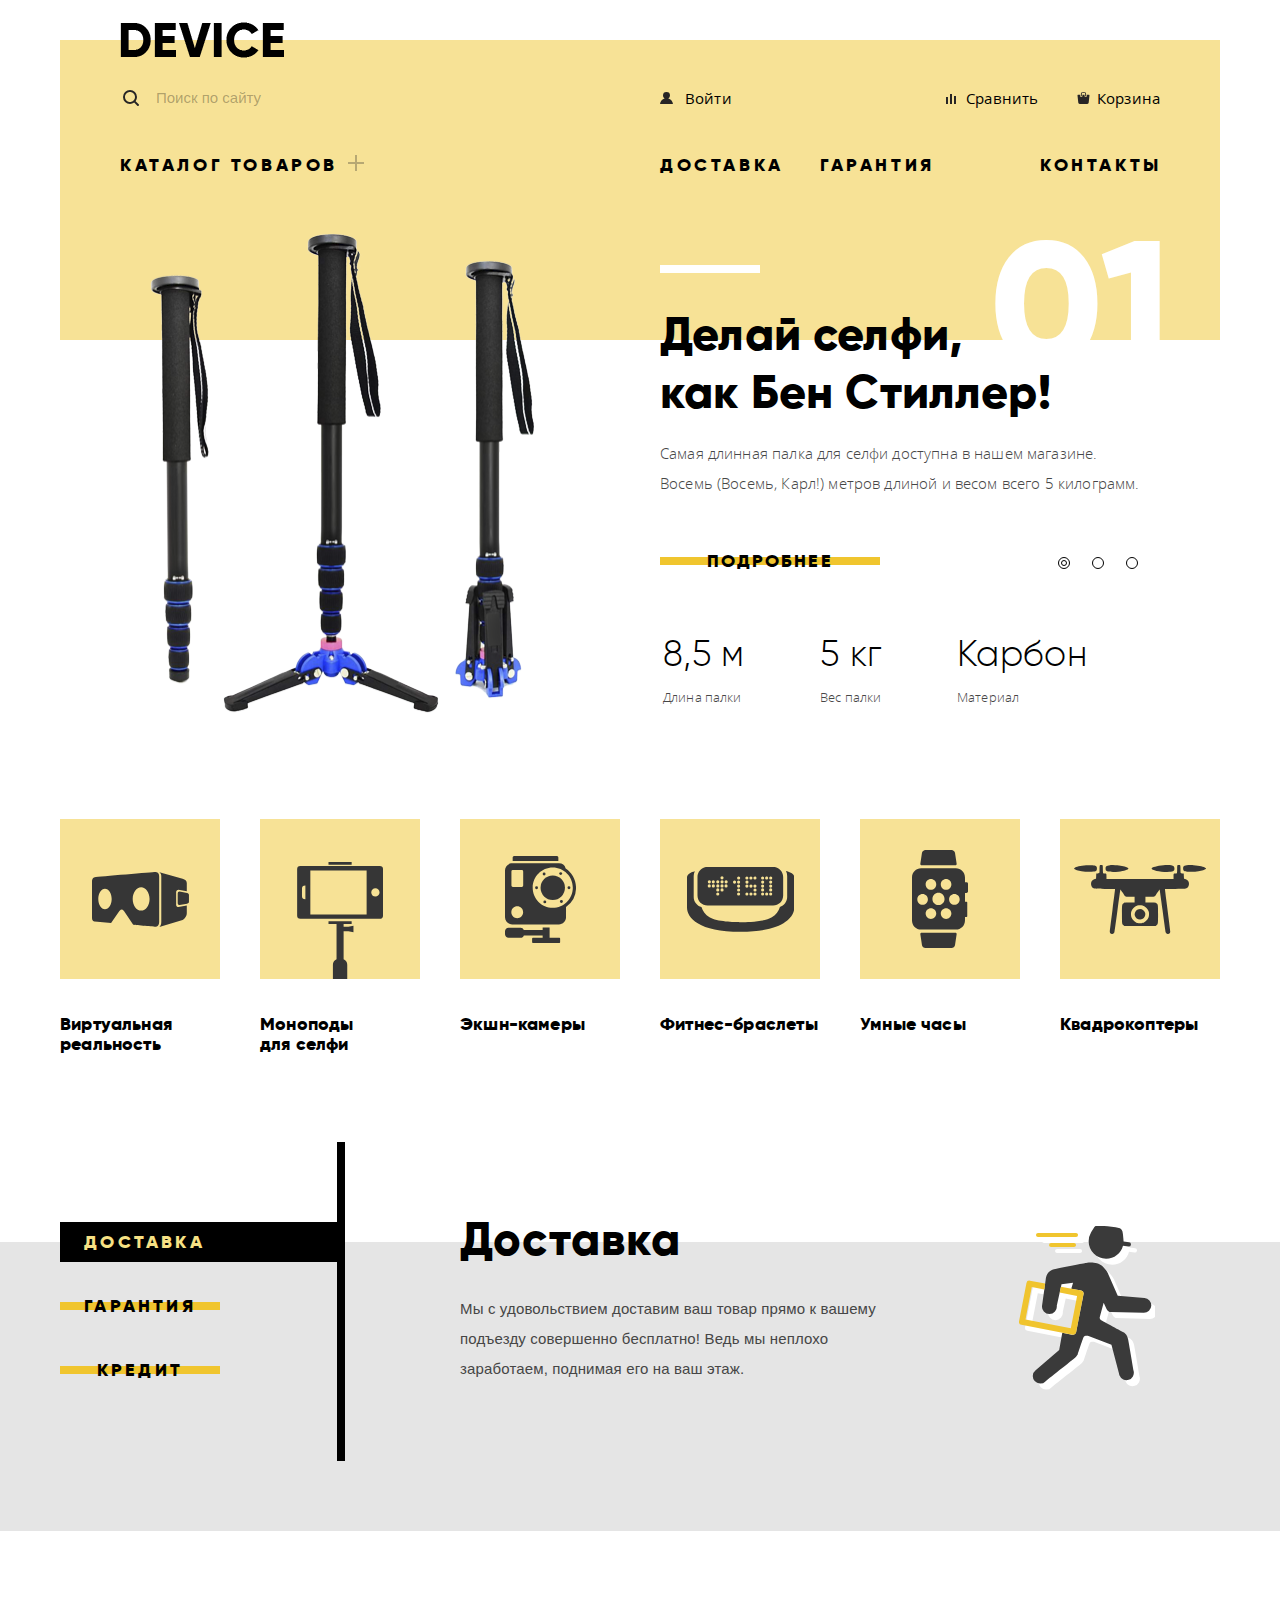
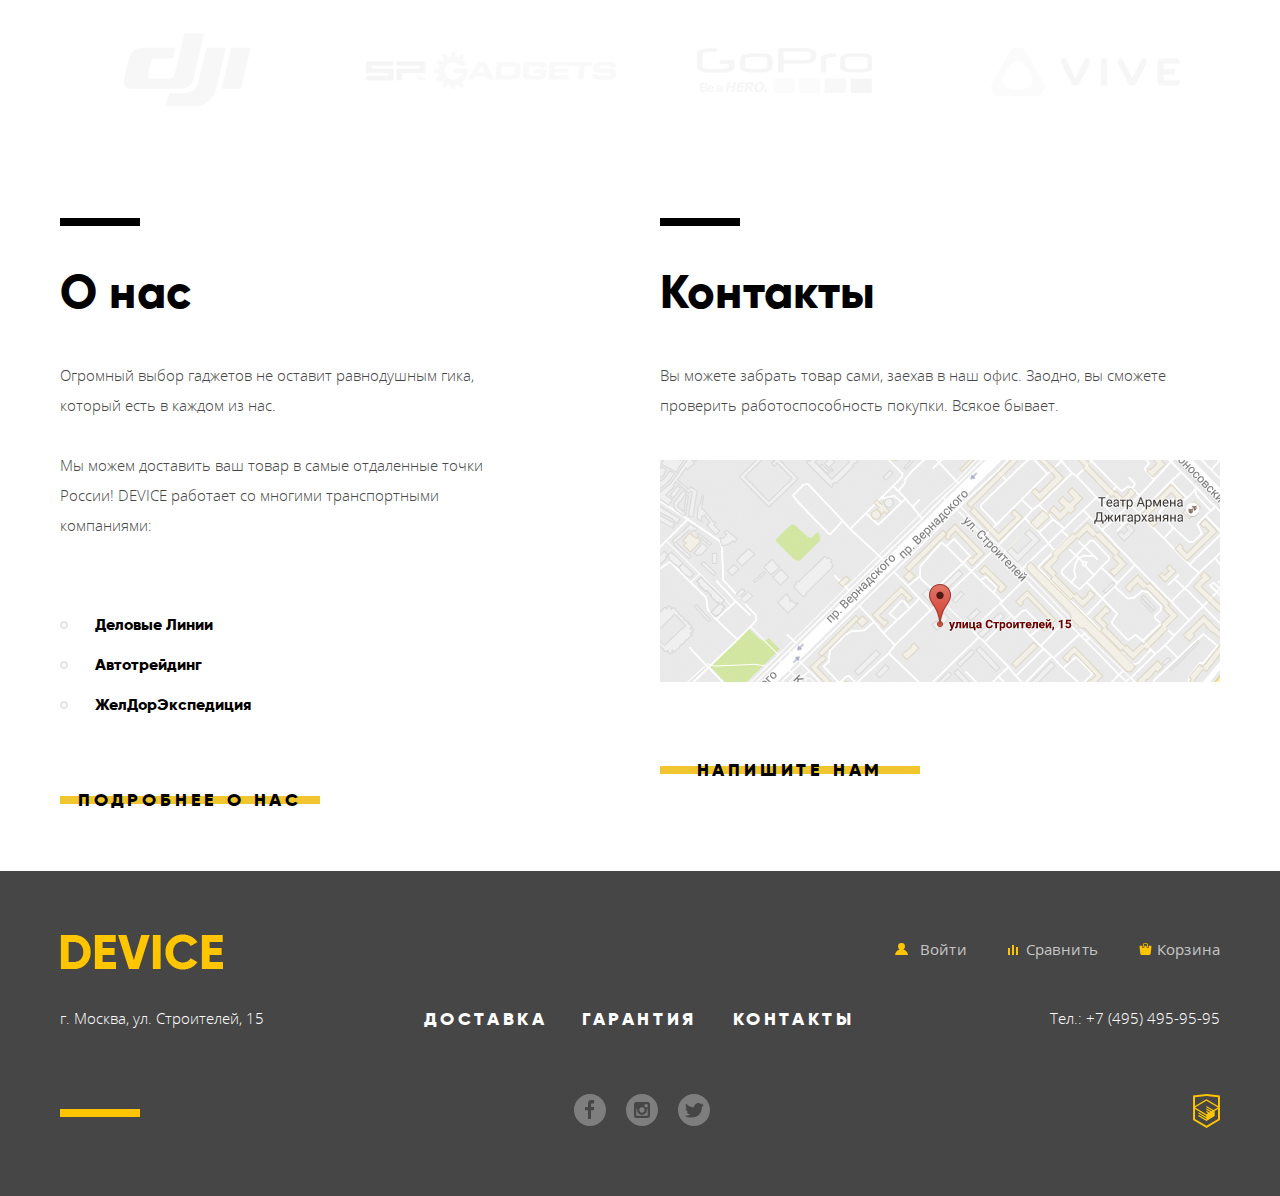
==== commit 8c75ed29: "Исправление длины строки поиска" ====
--- a/index.html
+++ b/index.html
@@ -4,7 +4,7 @@
 <head>
   <meta charset="utf-8">
   <link rel="stylesheet" href="css/normalize.css">
-  <link rel="stylesheet" href="css/style.css">
+  <link rel="stylesheet" href="css/style.min.css">
   <title>Магазин гаджетов "Девайс"</title>
 </head>
 
--- a/css/style.min.css
+++ b/css/style.min.css
@@ -0,0 +1 @@
+.button:hover,a:hover{opacity:.6}.filter,.footer .container,.services-content{-webkit-box-direction:normal}@font-face{font-weight:400;font-style:normal;font-family:'open sans';src:url(../fonts/web/opensans.woff2) format('woff2');src:url(../fonts/web/opensans.woff) format('woff')}@font-face{font-weight:300;font-style:normal;font-family:'open sans';src:url(../fonts/web/opensanslight.woff2) format('woff2');src:url(../fonts/web/opensanslight.woff) format('woff')}@font-face{font-weight:400;font-style:normal;font-family:Gilroy-ExtraBold;src:url(../fonts/web/gilroyextrabold.woff2) format('woff2');src:url(../fonts/web/gilroyextrabold.woff) format('woff')}@font-face{font-weight:300;font-style:normal;font-family:Gilroy-Light;src:url(../fonts/web/gilroylight.woff2) format('woff2');src:url(../fonts/web/gilroylight.woff) format('woff')}html{-webkit-box-sizing:border-box;box-sizing:border-box}*,:after,:before{-webkit-box-sizing:inherit;box-sizing:inherit}body{min-width:1200px;font-weight:300;font-size:15px;font-family:'open sans',Arial,sans-serif;line-height:30px}.catalog-button,.detail-button,.navigation-list,.slide-tagline{font-weight:400}a{background-position:0 16px;color:#000;text-decoration:none}a:focus{opacity:.3}a:hover.detail-button{opacity:1}.about-items,.brands-items,.breadcrumbs-list,.catalog-list,.filter-bt-list,.filter-colors-list,.footer-service-navigation-list,.footer-user-navigation-list,.navigation-list,.paginator-pages,.product-to-container,.ranking-list,.ranking-list-type,.services-list,.social-items{list-style:none}.visually-hidden{position:absolute;overflow:hidden;clip:rect(0 0 0 0);margin:-1px;padding:0;width:1px;height:1px;border:0}.detail-button,.filter-title,.navigation-link,.paginator,.product-new::after,.ranking-title{text-transform:uppercase}.button{position:relative;padding:0;border:none;background-color:transparent;background-position:center;letter-spacing:.15px;line-height:36px;cursor:pointer}.detail-button{position:relative;z-index:1;display:block;margin-bottom:10px;padding:5px;min-width:220px;text-align:center;word-wrap:break-word;letter-spacing:2.15px;font-size:18px;font-family:Gilroy-ExtraBold,'Arial Black',sans-serif}.detail-button:before{position:absolute;top:0;right:0;bottom:0;left:0;z-index:-1;margin:auto;width:100%;height:8px;background:#f0c52e;content:''}.detail-button:hover::before{padding-top:5px;padding-bottom:5px;height:40px;background-repeat:repeat}.detail-button:active{color:rgba(0,0,0,.3)}.header{margin-top:40px}.color-wrapper,.container{display:-webkit-box;display:-ms-flexbox;display:flex;-ms-flex-wrap:wrap;flex-wrap:wrap;-webkit-box-pack:justify;-ms-flex-pack:justify;justify-content:space-between;margin:0 auto;padding-right:20px;padding-left:20px;min-height:170px;width:1200px}.color-wrapper{width:1160px;background-color:rgba(240,197,46,.5)}.header-logo{margin-top:-18px;margin-bottom:-20px;margin-left:40px;width:100%}.button:focus{border:none}.header .button:active{outline:0;border:none;opacity:.3}.header-search-form{position:relative;margin-left:40px;min-width:440px}.header-search-input{padding-top:2px;padding-left:36px;height:42px;border:none;border-bottom:2px solid transparent;background-color:rgba(240,197,46,0);font-family:'open sans light',Arial,sans-serif;line-height:30px;width:320px}.catalog-button,.navigation-list,.slide-tagline,.slide-tagline::after{font-family:Gilroy-ExtraBold,'Arial Black',sans-serif}.header-search-form::before{position:absolute;top:8px;left:3px;content:url([data-uri])}.header-search-input:focus{outline:0;border:none;border-bottom:2px solid #000}.header-search-input::-webkit-input-placeholder{color:rgba(0,0,0,.3)}.header-search-input:hover::-webkit-input-placeholder{color:rgba(0,0,0,.6)}.header-search-input:focus::-webkit-input-placeholder{color:rgba(0,0,0,1)}.header-search-button{color:transparent;background-color:transparent;cursor:default;outline:0}.header-search-input:focus+.header-search-button{position:absolute;top:-5px;margin-left:0;width:83px;height:47px;border:2px solid #000;color:#000}.header-search-input:focus+.header-search-button:hover{background-color:#000;color:#fff;opacity:1;cursor:pointer}.header-search-input:focus+.header-search-button:active{background-color:#000;color:rgba(255,255,255,.3)}.user-navigation{display:-webkit-box;display:-ms-flexbox;display:flex;-ms-flex-line-pack:start;align-content:flex-start;-webkit-box-align:start;align-items:flex-start;-ms-flex-align:start;-ms-flex-preferred-size:100px;flex-basis:100px;-ms-flex-wrap:wrap;flex-wrap:wrap;-webkit-box-pack:justify;-ms-flex-pack:justify;justify-content:space-between;margin-top:3px;margin-right:40px;min-width:475px}.button-login{-webkit-box-flex:4;-ms-flex-positive:4;flex-grow:4}.user-profile{margin-top:3px;margin-right:20px}.button-logout{-webkit-box-flex:1;-ms-flex-positive:1;flex-grow:1;margin-right:20px;opacity:.3}.button-compare{display:block;-webkit-box-flex:1;-ms-flex-positive:1;flex-grow:1;height:36px}.button-cart,.button-compare,.button-login,.button-logout,.user-profile{position:relative;text-align:left;font-weight:400}.button-login::before,.user-profile::before{position:absolute;left:-25px;content:url([data-uri])}.footer .button-login::before{content:url([data-uri])}.button-compare::before{position:absolute;left:-20px;content:url([data-uri])}.footer .button-compare::before{position:absolute;left:-18px;content:url([data-uri])}.button-cart::before{position:absolute;left:-20px;content:url([data-uri])}.footer .button-cart::before{position:absolute;left:-18px;content:url([data-uri])}.catalog:hover .catalog-wrapper{position:absolute;left:-60px;z-index:1;display:-webkit-box;display:-ms-flexbox;display:flex;padding-left:60px;min-width:1160px;background-color:#f7e296}.catalog,.slide{position:relative}.catalog{-webkit-box-flex:1;-ms-flex-preferred-size:auto;flex-basis:auto;-ms-flex-positive:1;flex-grow:1;margin-left:40px;width:250px}.catalog-wrapper{display:none;min-width:1100px;min-height:160px}.catalog-list{margin-right:55px;padding:0;letter-spacing:.15px;line-height:36px}.catalog-button,.navigation-list{padding:0;color:#000;text-transform:uppercase;letter-spacing:3.6px;font-size:18px}.catalog-button{margin:0;line-height:12px}.catalog-button::after{margin-left:10px;width:16px;height:16px;content:url(../img/plus.svg);opacity:.3}.slide-tagline::before,.slide::before{content:''}.navigation{display:-webkit-box;display:-ms-flexbox;display:flex;-ms-flex-wrap:wrap;flex-wrap:wrap;-webkit-box-pack:end;-ms-flex-pack:end;justify-content:flex-end;width:1200px}.navigation-list{display:-webkit-box;display:-ms-flexbox;display:flex;-ms-flex-wrap:wrap;flex-wrap:wrap;-webkit-box-pack:justify;-ms-flex-pack:justify;justify-content:space-between;margin:0 20px 0 auto}.navigation-item{width:140px}.navigation-item-link{display:block;height:auto}.navigation-item:nth-child(2n){margin-right:80px;margin-left:20px}.sliders-container{position:relative;margin:20px auto 95px;width:1040px}.slider-switch-container{position:absolute;right:24px;bottom:128px;min-width:80px}.slide{display:none}.product-categories,.slide-active{display:-webkit-box;display:-ms-flexbox;display:flex}.slide::before{position:absolute;top:-20px;left:-60px;z-index:-1;display:block;width:1160px;height:130px;background-color:rgba(240,197,46,.5)}.slide-description,.slide-link{display:inline-block;vertical-align:middle}.slide-container{-webkit-box-flex:1;-ms-flex:1;flex:1;margin-right:40px;margin-left:2px}.slide-wrapper{position:relative;width:500px}.slide-tagline{margin-top:75px;margin-bottom:17px;font-size:47px;line-height:normal;letter-spacing:.17px}.slide-tagline::before{position:absolute;top:35px;left:0;width:100px;height:8px;background-color:#fff}.slide-tagline::after{position:absolute;top:-35px;right:-12px;z-index:-1;color:#fff;font-size:179px;letter-spacing:.36px}.slide-description,.slide-ttx-property{color:#464646;word-wrap:break-word;font-weight:300}.slide-selfie .slide-tagline::after{content:'01'}.slide-watch .slide-tagline::after{content:'02'}.slide-copter .slide-tagline::after{content:'03'}.slide-description{margin-top:0;margin-bottom:43px;width:500px;letter-spacing:.15px;font-size:15px;font-family:'open sans',Arial,sans-serif;line-height:30px;text-align:left}.slide-link{margin:0;text-align:center}.slide-ttx-table{margin-top:55px;table-layout:fixed}.slide-ttx-value{padding-bottom:15px;word-wrap:break-word;letter-spacing:.36px;font-weight:300;font-size:36px;font-family:Gilroy-Light,Arial,sans-serif}.product-categories-name,.services-content-title{font-family:Gilroy-ExtraBold,'Arial Black',sans-serif;letter-spacing:.18px}.slide-ttx-property{width:155px;letter-spacing:.13px;font-size:13px;line-height:20px}.slide-ttx-property:nth-child(2),.slide-ttx-value:nth-child(2){width:135px}.slider-switch-item{display:none}.slider-switch-label,.slider-switch-label::before{display:inline-block;width:12px;height:12px;text-align:left}.slider-switch-label{position:relative;top:-20px;z-index:2;margin-right:18px;vertical-align:middle}.slider-switch-label:last-child{margin-right:-4px}.slider-switch-label::before{position:absolute;top:0;left:0;margin-bottom:20px;margin-left:2px;border:1px solid #000;border-radius:50%;background-color:transparent;content:'';cursor:pointer;vertical-align:middle}.about-link,.card-image-wrapper,.contacts-link,.logo-img-yellow{text-align:center;vertical-align:middle}.slider-switch-item:checked+.slider-switch-label::before{border:4px double #000}.product-categories{display:-webkit-box;display:-ms-flexbox;display:flex;-webkit-box-pack:justify;-ms-flex-pack:justify;justify-content:space-between;margin-bottom:170px;width:1160px}.card-image-wrapper,.services .wrapper{display:-webkit-box;display:-ms-flexbox}.product-categories-name{margin-top:35px;width:160px;color:#000;font-weight:400;font-size:18px;line-height:20px}.card-image-wrapper{display:flex;-webkit-box-align:center;align-items:center;-ms-flex-align:center;-webkit-box-pack:center;-ms-flex-pack:center;justify-content:center;width:160px;height:160px;background-color:rgba(240,197,46,.5)}.card-image-wrapper .product-categories-card-image[src="img/popular-2.svg"]{-ms-flex-item-align:end;align-self:flex-end}.product-categories-card-link:active .product-categories-card-image{opacity:.3}.img-dji:hover,.img-gop:hover,.img-spg:hover,.img-viv:hover,.product-categories-card-link:focus,.product-categories-card-link:hover{opacity:1}.product-categories-card-link:focus .card-image-wrapper,.product-categories-card-link:hover .card-image-wrapper{background-color:rgba(240,197,46,1)}.services{min-width:1160px;background-color:#e5e5e5}.services .wrapper{display:flex;margin:0 auto 90px;min-height:288px;width:1160px}.brands-items,.services-content{display:-webkit-box;display:-ms-flexbox}.brands{-webkit-box-flex:1;-ms-flex-preferred-size:auto;flex-basis:auto;-ms-flex-positive:1;flex-grow:1}.services-list{margin:-100px 115px 70px 0;padding:0;min-height:319px;width:285px;border-right:8px solid #000}.services-item{margin:0;width:160px}.services-button{min-width:160px;padding-top:2px;padding-bottom:2px;margin-bottom:24px;letter-spacing:3.18px}.services-item:first-child{margin-top:80px}.active-label,.services-button:hover{padding-right:118px;padding-left:10px;width:277px;background-color:#000;color:#f7e184;opacity:1}.active-label.detail-button::before,.services-button:hover.detail-button::before{background-color:#000;content:''}.services-content{display:flex;-webkit-box-flex:1;-ms-flex:1;flex:1;-webkit-box-orient:vertical;-ms-flex-direction:column;flex-direction:column;margin-top:-65px}.services-content-block::before{position:absolute;right:65px;bottom:0}.services-content-block__delivery::before{content:url('data:image/svg+xml;charset=utf8;base64, [base64]')}.services-content-block__warranty::before{content:url('data:image/svg+xml;charset=utf8;base64, [base64]')}.services-content-block__credit::before{content:url('data:image/svg+xml;charset=utf8;base64, [base64]')}.about-item::before,.headling-breadcrumbs::before,.social-items::before{content:''}.services-content-block{position:relative}.services-content-block__credit,.services-content-block__warranty{display:none}.services-content-title{margin-bottom:40px;color:#000;font-weight:400;font-size:47px;letter-spacing:1.21px}.services-content-text{width:460px;color:#464646;letter-spacing:.15px;font-family:'open sans light',Arial,sans-serif}.about-items,.about-title,.contacts-title,.filter-title,.main-catalog-title,.navigation-link,.ranking-title,legend{font-family:Gilroy-ExtraBold,'Arial Black',sans-serif}.brands-items{display:flex;-webkit-box-pack:justify;-ms-flex-pack:justify;justify-content:space-between;margin:0 0 100px;padding:0;width:1160px}.brands-link{font-size:0}.img-dji:hover>.brands-image{background-image:url(../img/logo-1-dji.png)}.img-spg:hover>.brands-image{background-image:url(../img/logo-2-spg.png)}.img-gop:hover>.brands-image{background-image:url(../img/logo-3-gp.png)}.img-viv:hover>.brands-image{background-image:url(../img/logo-4-vive.png)}.about-info{display:-webkit-box;display:-ms-flexbox;display:flex;-webkit-box-flex:1;-ms-flex:1;flex:1;-ms-flex-preferred-size:auto;flex-basis:auto;-webkit-box-pack:justify;-ms-flex-pack:justify;justify-content:space-between;margin-bottom:6px;width:1160px}.about,.contacts{margin-bottom:65px;min-height:562px;-ms-flex-negative:0;flex-shrink:0}.about{margin:0 128px 0 0;padding:0;width:472px}.contacts{margin-right:-;width:560px}.about-title,.contacts-title{position:relative;margin-bottom:50px;color:#000;letter-spacing:.21px;font-weight:400;font-size:47px;line-height:35px}.about-title::before,.contacts-title::before{position:absolute;top:-57px;left:0;width:80px;height:8px;background-color:#000;content:''}.about-content,.contacts-content{color:#464646;line-height:30px}.about-content{margin-bottom:30px}.contacts-content{margin-bottom:40px}.about-items{margin:65px 0 55px;font-weight:400;font-size:16px;line-height:40px;padding-left:35px}.about-item{position:relative}.about-item::before{position:absolute;bottom:16px;left:-35px;width:8px;height:8px;border:2px solid #e5e5e5;border-radius:50%}.contacts-container-map{margin-bottom:59px;cursor:pointer}.about-link,.contacts-link{display:inline-block;min-width:260px;letter-spacing:3.8px}.footer{min-width:1200px;background-color:#464646}.footer .container{display:-webkit-box;display:-ms-flexbox;display:flex;-webkit-box-orient:vertical;-ms-flex-direction:column;flex-direction:column;-webkit-box-pack:start;-ms-flex-pack:start;justify-content:flex-start;min-width:1200px;min-height:325px}.logo-img-yellow{display:inline-block}.footer-user-navigation-list{display:-webkit-box;display:-ms-flexbox;display:flex;-ms-flex-line-pack:start;align-content:flex-start;-webkit-box-align:start;align-items:flex-start;-ms-flex-align:start;-ms-flex-preferred-size:340px;flex-basis:340px;-ms-flex-wrap:wrap;flex-wrap:wrap;-webkit-box-pack:justify;-ms-flex-pack:justify;justify-content:space-between;margin-top:10px}.footer-contacts-services,.footer-social,.footer-user-navigation{position:relative;display:-webkit-box;display:-ms-flexbox;display:flex;-webkit-box-align:center;align-items:center;-ms-flex-align:center;-webkit-box-pack:justify;-ms-flex-pack:justify;justify-content:space-between;margin-top:0;margin-bottom:0}.footer-user-navigation{margin-top:50px;margin-bottom:5px}.footer-contacts-services{margin-bottom:30px}.footer-service-navigation-list{margin-right:35px;padding:0;min-width:440px}.footer-service-navigation-item,.footer-user-navigation-item{display:inline-block;vertical-align:middle;text-align:center}.footer-service-navigation-item{min-width:150px}.footer-social{-webkit-box-flex:1;-ms-flex-preferred-size:auto;flex-basis:auto;-ms-flex-positive:1;flex-grow:1;-webkit-box-align:start;-ms-flex-align:start;align-items:flex-start;-webkit-box-pack:end;-ms-flex-pack:end;justify-content:flex-end;margin-left:30px;height:72px}.social-items{display:-webkit-box;display:-ms-flexbox;display:flex;-ms-flex-line-pack:center;align-content:center;-ms-flex-wrap:wrap;flex-wrap:wrap;-webkit-box-pack:center;-ms-flex-pack:center;justify-content:center;padding:0;min-width:160px;-webkit-box-flex:1;-ms-flex-positive:1;flex-grow:1;margin-left:100px;margin-right:100px}.catalog-inner-wrapper,.container-inner{display:-webkit-box;display:-ms-flexbox}.social-items::before{position:absolute;top:30px;left:-30px;width:80px;height:8px;background-color:#ffc600}.social-item{margin:0 0 20px;padding:0;height:32px;-ms-flex-negative:0;flex-shrink:0}.social-item:nth-child(2n){margin-left:20px;margin-right:20px}.social-link{opacity:.3}.social-link:focus,.social-link:hover{opacity:.6}.social-link:active{opacity:.1}.footer .button{margin:0;color:rgba(255,255,255,.7)}.footer .button:hover{color:#fff;opacity:1}.footer .button-cart:hover::before,.footer .button-compare:hover::before,.footer .button-login:hover::before{opacity:.6}.footer-adress,.footer-phone{color:#fff}.footer .button:active{outline:0;border:none;opacity:.3}.social-link-htmlAcademy{margin-top:15px}.navigation-link{color:#fff;letter-spacing:3.6px;font-weight:400;font-size:18px}.container-inner{display:flex;-ms-flex-wrap:wrap;flex-wrap:wrap;-webkit-box-pack:justify;-ms-flex-pack:justify;justify-content:space-between;margin:0 auto;padding-right:20px;padding-left:20px;min-height:170px;width:1200px}.headling-breadcrumbs{position:relative;padding-right:60px;padding-left:60px;width:1160px}.headling-breadcrumbs::before{position:absolute;top:0;left:0;z-index:-1;display:block;width:1160px;height:15px;background-color:rgba(240,197,46,.5)}.main-catalog-title{margin:60px 0 30px;color:#000;font-size:47px;letter-spacing:.17px}.breadcrumbs-list{margin:0 0 39px;padding:0}.breadcrumbs-item{position:relative;display:inline-block;margin-right:35px;vertical-align:middle;text-align:left}.breadcrumbs-link{color:rgba(0,0,0,.3);letter-spacing:.14px;font-weight:300;font-size:14px;line-height:36px}.breadcrumbs-item::before{position:absolute;right:-18px;content:url(../img/nav-arrow.png)}.button-range,.filter,.filter-title,.ranking-title{position:relative}.breadcrumbs-item:last-child::before,.filter-title::before,.filter::before{content:''}.catalog-inner-wrapper{display:flex;-webkit-box-pack:center;-ms-flex-pack:center;justify-content:center;margin:0 auto;min-width:1160px}.filter{display:-webkit-box;display:-ms-flexbox;display:flex;-ms-flex-line-pack:end;align-content:flex-end;-webkit-box-align:end;align-items:flex-end;-ms-flex-align:end;-webkit-box-flex:1;-webkit-box-orient:vertical;-ms-flex-direction:column;flex-direction:column;-ms-flex-positive:1;flex-grow:1;-webkit-box-pack:start;-ms-flex-pack:start;justify-content:flex-start;margin-bottom:3px;min-width:345px;background-color:#eee}.filter-wrapper{padding-right:60px}.filter-title,.ranking-title{padding-top:20px;color:#000;text-align:left;letter-spacing:.91px;letter-spacing:4px;font-weight:400;font-size:16px}.filter-title{margin:0 0 69px;padding-right:170px;width:100%;height:70px;background-color:#dcdcdc;text-align:right}.ranking{-webkit-box-flex:1;-ms-flex-positive:1;flex-grow:1;margin-bottom:77px;width:850px;background-color:#fff}.ranking-title{margin:0;height:70px}fieldset{margin:0;padding:0;border:none}legend{margin:0;padding:7px 0 0;width:200px;border-top:2px solid #000;font-size:18px}.filter-range{height:140px}.button-range{z-index:2;display:inline-block;margin-right:55px;padding-top:45px;padding-left:0;border:none;background-color:transparent;color:rgba(0,0,0,.2);font-weight:300;font-size:14px;font-family:Gilroy,'Arial Black',sans-serif;line-height:22.27px;text-align:center;vertical-align:middle}.button-range-end::before,.button-range-start::before{position:absolute;bottom:26px;z-index:1;width:20px;height:20px;border-radius:50%;background-color:#fff;-webkit-box-shadow:0 2px .5px;box-shadow:0 2px .5px;content:'	\01F784';font-size:20px;cursor:pointer}.filter-bt-label,.filter-colors-label,.filter-label,.ranking-link{font-size:14px;font-family:'open sans',Arial,sans-serif}.paginator,.product-name,.product-new::after,.write-us-email,.write-us-name,.write-us-text{font-family:Gilroy-ExtraBold,'Arial Black',sans-serif}.button-range-start::before{left:-6px}.button-range-end::before{left:15px}.button-range-end::after,.button-range-start::after{position:absolute;top:32px;z-index:-1;height:2px;outline:0;content:''}.button-range-start::after{left:10px;width:190px;background-color:#dbdbdb}.button-range-end::after{right:28px;width:110px;background-color:#91c92f}.filter-bt-label,.filter-colors-label,.filter-label{letter-spacing:.14px;font-weight:300;line-height:40px}.ranking-link{font-weight:400;line-height:18px;opacity:.3}.filter-colors{margin-bottom:16px}.filter-colors-label{position:relative}.filter-colors-label::before{position:absolute;top:-10px;left:-49px;border:5px solid #000;border-radius:5px;width:40px;height:40px;content:'';-webkit-transform:scale(.56);-ms-transform:scale(.56);transform:scale(.56)}.filter-colors-input:checked+.filter-colors-label::before{content:'\002714';font-size:45px}.filter-bluetooth{margin-bottom:15px}.filter-bt-label{position:relative}.filter-bt-label::before{position:absolute;top:-2px;left:-42px;width:25px;height:25px;border:4px solid #000;border-radius:50%;content:''}.filter-bt-input:checked+.filter-bt-label::before{content:'\0026AB';font-size:19px;display:inline-block;text-align:center;vertical-align:middle;line-height:14px}.filter-button,.product-to-cart{min-width:200px;background-position:center}.ranking-wrapper{background-color:#eee}.ranking-container{position:relative;display:-webkit-box;display:-ms-flexbox;display:flex;-webkit-box-align:center;align-items:center;-ms-flex-align:center;-webkit-box-pack:justify;-ms-flex-pack:justify;-webkit-box-flex:1;-ms-flex-preferred-size:auto;flex-basis:auto;-ms-flex-positive:1;flex-grow:1;justify-content:space-between;margin-bottom:70px;width:835px;padding-left:75px}.ranking-list{-webkit-box-flex:1;-ms-flex-positive:1;flex-grow:1;margin:0 0 0 45px;padding:0}.ranking-list-type{padding:0}.ranking-item{display:inline-block;margin-right:25px;vertical-align:top;text-align:center}.paginator,.popup-container{display:-webkit-box;display:-ms-flexbox}.ranking-type-item{margin:0 0 0 17px}.ranking-list-type:last-child .ranking-link{margin:0;font-size:20px}.use-range{opacity:1}.products-cards-list{display:-webkit-box;display:-ms-flexbox;display:flex;-webkit-box-flex:1;-ms-flex:1;flex:1;-ms-flex-wrap:wrap;flex-wrap:wrap;-webkit-box-pack:justify;-ms-flex-pack:justify;justify-content:space-between;margin-left:75px;width:760px}.product-card{position:relative;margin-bottom:50px}.product-to-cart{margin:0 auto}.product-link{display:block;display:-webkit-box;display:-ms-flexbox;display:flex;-webkit-box-pack:justify;-ms-flex-pack:justify;justify-content:space-between;margin-top:23px}.product-name{width:260px;letter-spacing:.18px;font-weight:400;font-size:18px;line-height:normal}.product-cost{color:#464646;letter-spacing:.16px;font-weight:300;font-size:16px;font-family:Gilroy-Light,Arial,sans-serif}.product-to-container{position:absolute;top:0;left:0;visibility:hidden;margin:0;padding:165px 0 0;width:360px;height:380px;background-color:rgba(238,238,238,.7);text-align:center}.product-photo-container:hover .product-to-container{visibility:visible;cursor:pointer}.product-new::after{position:absolute;top:25px;right:25px;padding-top:14px;width:60px;height:60px;border:2px solid #000;border-radius:50%;content:'new';text-align:center;font-size:14px;opacity:.2}.product-to-range{letter-spacing:.13px;font-weight:300;font-size:13px;line-height:36px;opacity:.5}.paginator,.write-us-email,.write-us-name,.write-us-text{font-weight:400}.product-to-range:hover{opacity:1}.product-to-range:active{opacity:.2}.paginator{display:flex;-webkit-box-pack:justify;-ms-flex-pack:justify;justify-content:space-between;margin-top:-12px;margin-left:75px;min-height:70px;width:760px;background-color:#ebebeb;letter-spacing:.91px;font-size:16px}.paginator-next,.paginator-prev{margin-top:20px;letter-spacing:3.5px}.paginator-prev{margin-left:30px}.paginator-next{margin-right:30px}.paginator-pages{margin:20px 0 0 10px;padding:0}.paginator-page{display:inline-block;margin:0 25px 0 0;padding:0;vertical-align:middle;text-align:left}.paginator-page:last-child{margin-right:0}.page-three,.page-two{opacity:.3}.popup-map,.popup-write-us{position:fixed;top:0;right:0;bottom:0;left:0;display:none;margin:auto;width:960px;height:553px;background-color:#fff;-webkit-box-shadow:0 10px 20px rgba(4,6,6,.2);box-shadow:0 10px 20px rgba(4,6,6,.2)}.popup-show{z-index:1;display:block;-webkit-animation:bounce .5s;animation:bounce .5s}.popup-error{-webkit-animation:shake .6s;animation:shake .6s}.popup-write-us{padding-right:100px;padding-left:100px}.popup-container{display:flex}.popup-map-image{position:absolute;z-index:1;top:0;left:0}.popup-map-iframe{position:relative;z-index:2;border:none}@-webkit-keyframes bounce{0%{opacity:.1}100%{opacity:1}}@keyframes bounce{0%{opacity:.1}100%{opacity:1}}@-webkit-keyframes shake{0%,100%{-webkit-transform:translateX(0);transform:translateX(0)}10%,30%,50%,70%,90%{-webkit-transform:translateX(-10px);transform:translateX(-10px)}20%,40%,60%,80%{-webkit-transform:translateX(10px);transform:translateX(10px)}}@keyframes shake{0%,100%{-webkit-transform:translateX(0);transform:translateX(0)}10%,30%,50%,70%,90%{-webkit-transform:translateX(-10px);transform:translateX(-10px)}20%,40%,60%,80%{-webkit-transform:translateX(10px);transform:translateX(10px)}}.write-us{display:-webkit-box;display:-ms-flexbox;display:flex;-ms-flex-wrap:wrap;flex-wrap:wrap;-webkit-box-pack:justify;-ms-flex-pack:justify;justify-content:space-between;margin-top:90px}.write-us-email,.write-us-name{padding:0;width:360px}.write-us-input{margin-bottom:40px;width:360px;height:50px}.write-us-text-input{display:block;margin-bottom:50px;padding-top:18px;width:760px;height:156px}.popup-close{position:absolute;top:22px;right:22px;z-index:10;width:55px;height:55px;outline:0;border:0;border-radius:50%;background-color:#f0c52e;font-size:0;opacity:.5;cursor:pointer}.popup-close:focus,.popup-close:hover{opacity:1}.popup-close:active{opacity:.3}.popup-close::after,.popup-close::before{position:absolute;top:26px;right:12px;width:31px;height:2px;background-color:#fff;content:''}.popup-close::after{-webkit-transform:rotate(45deg);-ms-transform:rotate(45deg);transform:rotate(45deg)}.popup-close::before{-webkit-transform:rotate(-45deg);-ms-transform:rotate(-45deg);transform:rotate(-45deg)}.write-us-email,.write-us-name,.write-us-text{color:#000;font-size:18px;line-height:18px}.write-us-input,.write-us-text-input{padding-left:20px;border:none;background-color:#f8f8f8;color:#464646;opacity:.5}.write-us-input:hover,.write-us-text-input:hover{outline:0;opacity:.8}.write-us-input:focus,.write-us-text-input:focus{outline:0;border:3px solid #f0c52e;background-color:rgba(248,248,248,.5);opacity:1}.write-us-input:focus:invalid{background-color:#edb5b5}
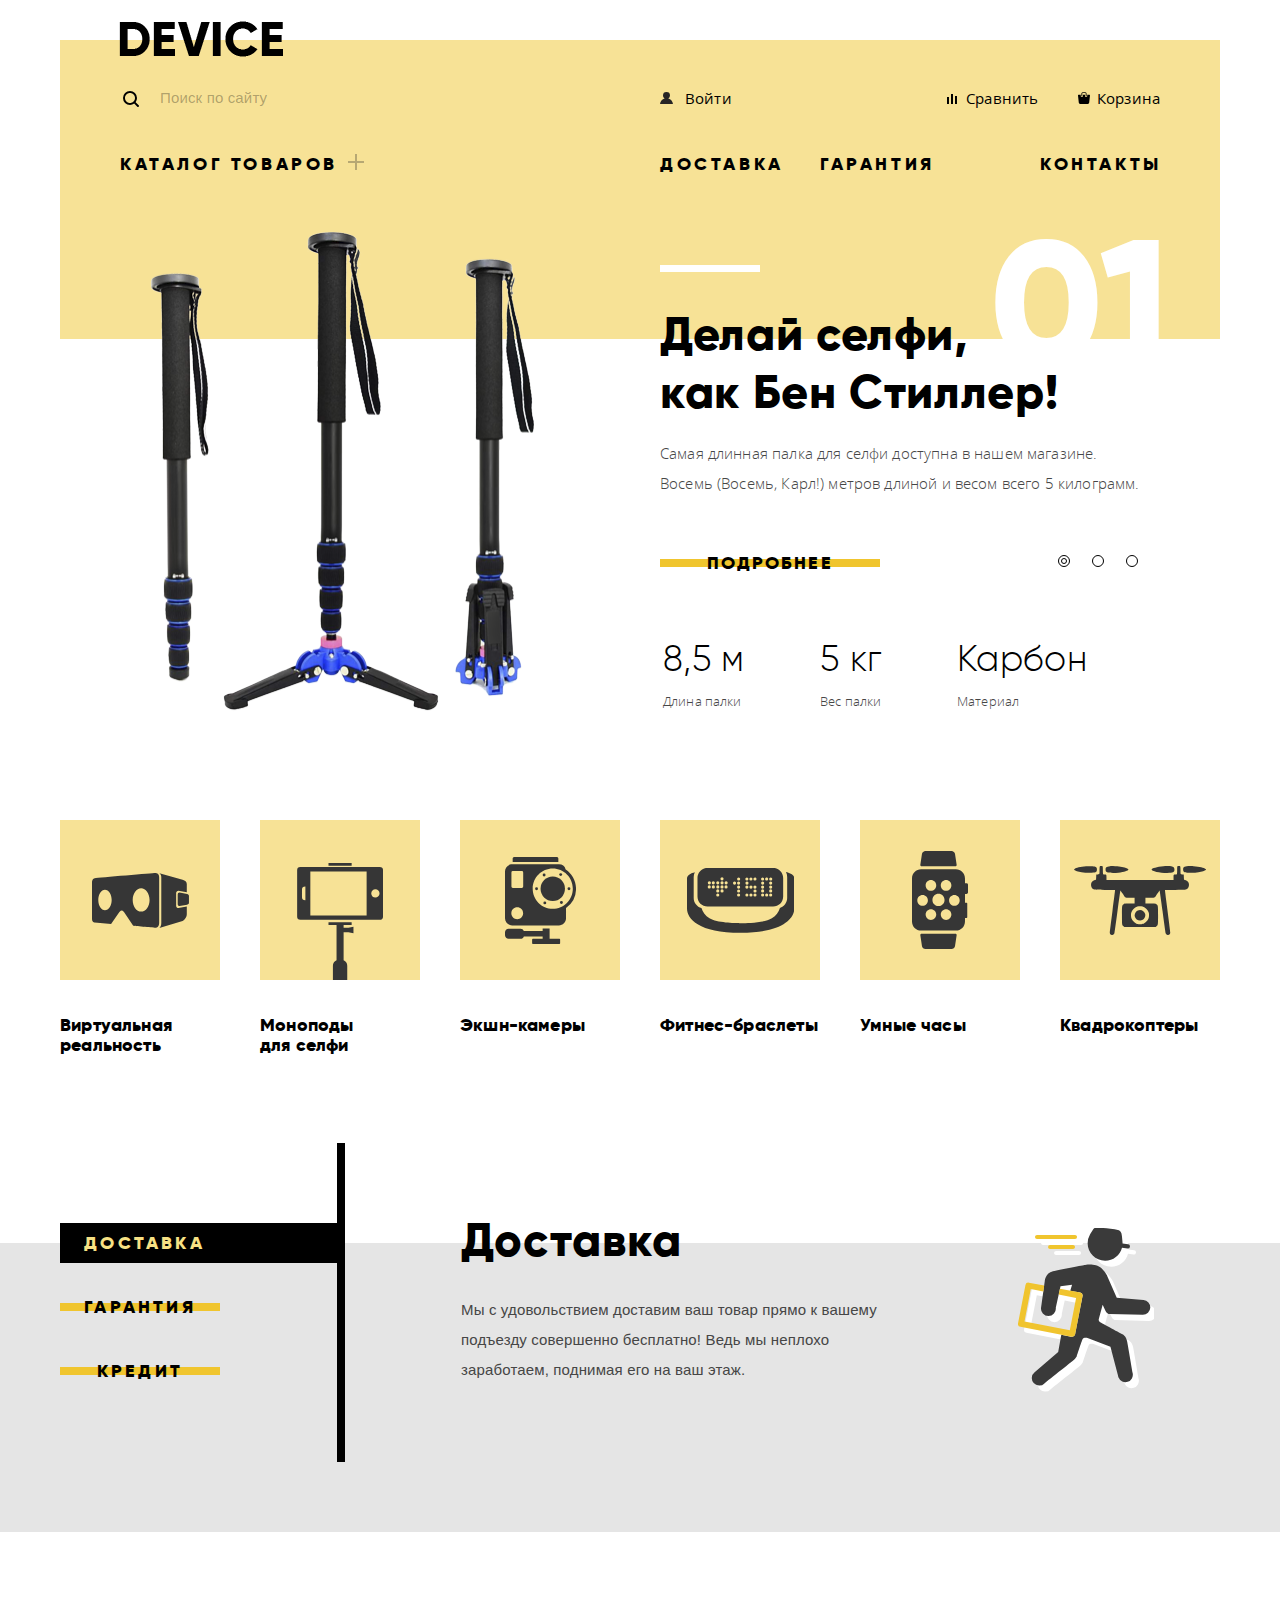
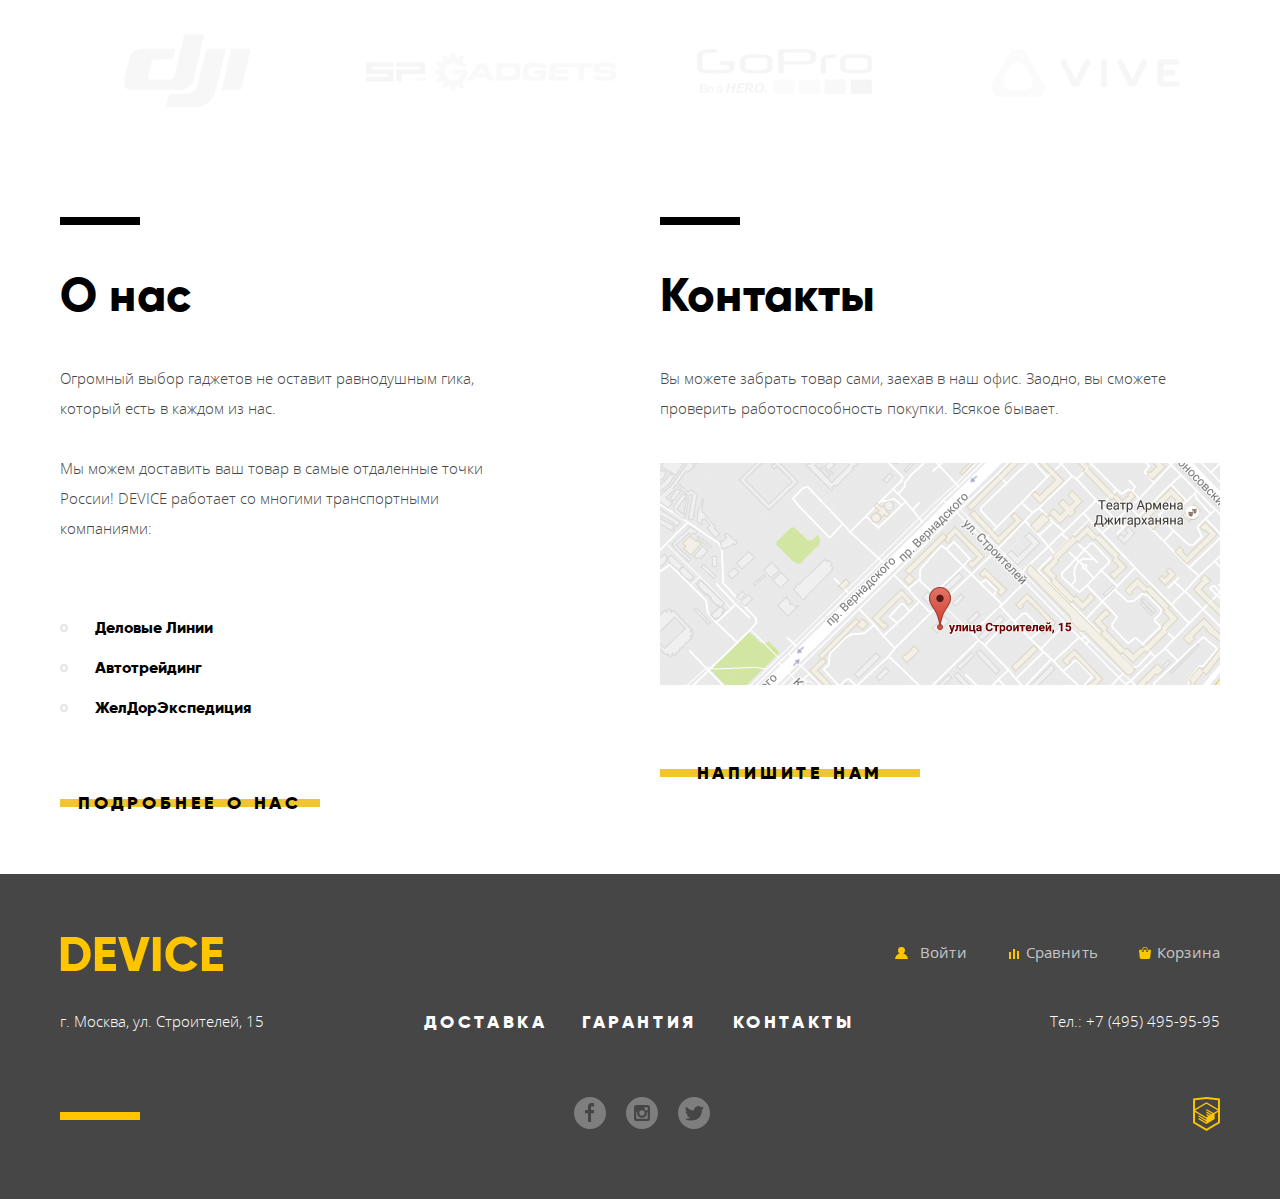
==== commit b7c2443e: "выверка стилей" ====
--- a/index.html
+++ b/index.html
@@ -4,7 +4,7 @@
 <head>
   <meta charset="utf-8">
   <link rel="stylesheet" href="css/normalize.css">
-  <link rel="stylesheet" href="css/style.min.css">
+  <link rel="stylesheet" href="css/style.css">
   <title>Магазин гаджетов "Девайс"</title>
 </head>
 
@@ -178,6 +178,7 @@
           <div class="card-image-wrapper"><img class="product-categories-card-image" src="img/popular-6.svg" width="132" height="69" alt="Категория: Квадрокоптеры"></div>
           <h3 class="product-categories-name" title="Категория: Квадрокоптеры">Квадрокоптеры</h3>
         </a>
+
       </section>
     </div>
     <section class="services">
--- a/css/style.css
+++ b/css/style.css
@@ -0,0 +1,1983 @@
+/*Fonts*/
+
+@font-face {
+  font-weight: 400;
+  font-style: normal;
+  font-family: 'open sans';
+  src: url(../fonts/web/opensans.woff2) format('woff2');
+  src: url(../fonts/web/opensans.woff) format('woff');
+}
+
+@font-face {
+  font-weight: 300;
+  font-style: normal;
+  font-family: 'open sans';
+  src: url(../fonts/web/opensanslight.woff2) format('woff2');
+  src: url(../fonts/web/opensanslight.woff) format('woff');
+}
+
+@font-face {
+  font-weight: 400;
+  font-style: normal;
+  font-family: Gilroy-ExtraBold;
+  src: url(../fonts/web/gilroyextrabold.woff2) format('woff2');
+  src: url(../fonts/web/gilroyextrabold.woff) format('woff');
+}
+
+@font-face {
+  font-weight: 300;
+  font-style: normal;
+  font-family: Gilroy-Light;
+  src: url(../fonts/web/gilroylight.woff2) format('woff2');
+  src: url(../fonts/web/gilroylight.woff) format('woff');
+}
+
+
+/*Global styles*/
+
+html {
+  -webkit-box-sizing: border-box;
+  box-sizing: border-box;
+}
+
+*, :after, :before {
+  -webkit-box-sizing: inherit;
+  box-sizing: inherit;
+}
+
+body {
+  min-width: 1200px;
+  font-weight: 300;
+  font-size: 15px;
+  font-family: 'open sans', Arial, sans-serif;
+  line-height: 30px;
+}
+
+a {
+  background-position: 0 16px;
+  color: #000;
+  text-decoration: none;
+}
+
+a:hover {
+  opacity: .6
+}
+
+a:focus,
+a:active {
+  opacity: .3
+}
+
+a:hover.detail-button {
+  opacity: 1;
+}
+
+
+/*Base style for ul, ALL ul*/
+
+.catalog-list, .navigation-list, .services-list, .brands-items, .about-items, .footer-user-navigation-list, .footer-service-navigation-list, .social-items, .breadcrumbs-list, .filter-colors-list, .filter-bt-list, .ranking-list, .ranking-list-type, .product-to-container, .paginator-pages {
+  list-style: none
+}
+
+
+/*Styles for frequent class*/
+
+.visually-hidden {
+  position: absolute;
+  overflow: hidden;
+  clip: rect(0 0 0 0);
+  margin: -1px;
+  padding: 0;
+  width: 1px;
+  height: 1px;
+  border: 0;
+}
+
+.detail-button, .filter-title, .navigation-link, .paginator, .product-new::after, .ranking-title {
+  text-transform: uppercase;
+}
+
+.button {
+  position: relative;
+  padding: 0;
+  border: none;
+  background-color: transparent;
+  background-position: center;
+  letter-spacing: .15px;
+  line-height: 36px;
+  cursor: pointer;
+}
+
+.detail-button {
+  position: relative;
+  z-index: 1;
+  display: block;
+  margin-bottom: 10px;
+  padding: 5px;
+  min-width: 220px;
+  text-align: center;
+  word-wrap: break-word;
+  letter-spacing: 2.15px;
+  font-weight: 400;
+  font-size: 18px;
+  font-family: Gilroy-ExtraBold, 'Arial Black', sans-serif;
+}
+
+.detail-button:before {
+  position: absolute;
+  top: 0;
+  right: 0;
+  bottom: 0;
+  left: 0;
+  z-index: -1;
+  margin: auto;
+  width: 100%;
+  height: 8px;
+  background-color: #f0c52e;
+  content: '';
+}
+
+.detail-button:hover::before {
+  padding-top: 5px;
+  padding-bottom: 5px;
+  height: 40px;
+  background-repeat: repeat;
+}
+
+.detail-button:active {
+  color: rgba(0, 0, 0, .3);
+}
+
+.header {
+  margin-top: 40px;
+}
+
+.color-wrapper, .container {
+  display: -webkit-box;
+  display: -ms-flexbox;
+  display: flex;
+  -ms-flex-wrap: wrap;
+  flex-wrap: wrap;
+  -webkit-box-pack: justify;
+  -ms-flex-pack: justify;
+  justify-content: space-between;
+  margin: 0 auto;
+  padding-right: 20px;
+  padding-left: 20px;
+  min-height: 170px;
+  width: 1200px;
+}
+
+.color-wrapper {
+  width: 1160px;
+  background-color: rgba(240, 197, 46, .5);
+}
+
+.header-logo {
+  margin-top: -19px;
+  margin-bottom: -20px;
+  margin-left: 39px;
+  width: 100%;
+}
+
+.button:hover {
+  opacity: .6;
+}
+
+.button:focus {
+  border: none;
+}
+
+.header .button:active {
+  outline: 0;
+  border: none;
+  opacity: .3;
+}
+
+.header-search-form {
+  position: relative;
+  margin-left: 40px;
+  min-width: 440px;
+}
+
+.header-search-input {
+  padding-top: 3px;
+  padding-left: 40px;
+  width: 320px;
+  height: 42px;
+  border: none;
+  border-bottom: 2px solid transparent;
+  background-color: rgba(240, 197, 46, 0);
+  font-family: 'open sans light', Arial, sans-serif;
+  line-height: 30px;
+}
+
+.catalog-button, .navigation-list, .slide-tagline {
+  font-weight: 400;
+  font-family: Gilroy-ExtraBold, 'Arial Black', sans-serif;
+}
+
+.header-search-form::before {
+  position: absolute;
+  top: 14px;
+  left: 3px;
+  width: 16px;
+  height: 16px;
+  background-image: url(../img/search.svg);
+  background-repeat: no-repeat;
+  content: '';
+}
+
+.header-search-input:focus {
+  outline: 0;
+  border: none;
+  border-bottom: 2px solid #000;
+}
+
+.header-search-input::-webkit-input-placeholder {
+  color: rgba(0, 0, 0, .3);
+  letter-spacing: 0.15px;
+}
+
+.header-search-input:hover::-webkit-input-placeholder {
+  color: rgba(0, 0, 0, .6);
+  letter-spacing: 0.15px;
+}
+
+.header-search-input:focus::-webkit-input-placeholder {
+  color: rgba(0, 0, 0, 1);
+  letter-spacing: 0.15px;
+}
+
+.header-search-button {
+  outline: none;
+  background-color: transparent;
+  color: transparent;
+  cursor: default;
+}
+
+.header-search-input:focus+.header-search-button {
+  position: absolute;
+  top: -5px;
+  margin-left: 0;
+  width: 83px;
+  height: 47px;
+  border: 2px solid #000;
+  color: #000;
+}
+
+.header-search-input:focus+.header-search-button:hover {
+  background-color: #000;
+  color: #fff;
+  opacity: 1;
+  cursor: pointer;
+}
+
+.header-search-input:focus+.header-search-button:active {
+  background-color: #000;
+  color: rgba(255, 255, 255, .3);
+}
+
+.user-navigation {
+  display: -webkit-box;
+  display: -ms-flexbox;
+  display: flex;
+  -ms-flex-line-pack: start;
+  align-content: flex-start;
+  -webkit-box-align: start;
+  align-items: flex-start;
+  -ms-flex-align: start;
+  -ms-flex-preferred-size: 100px;
+  flex-basis: 100px;
+  -ms-flex-wrap: wrap;
+  flex-wrap: wrap;
+  -webkit-box-pack: justify;
+  -ms-flex-pack: justify;
+  justify-content: space-between;
+  margin-top: 3px;
+  margin-right: 40px;
+  min-width: 475px;
+}
+
+.button-login {
+  -webkit-box-flex: 4;
+  -ms-flex-positive: 4;
+  flex-grow: 4;
+}
+
+.user-profile {
+  margin-top: 3px;
+  margin-right: 20px;
+}
+
+.button-logout {
+  -webkit-box-flex: 1;
+  -ms-flex-positive: 1;
+  flex-grow: 1;
+  margin-right: 20px;
+  opacity: .3;
+}
+
+.button-compare {
+  display: block;
+  -webkit-box-flex: 1;
+  -ms-flex-positive: 1;
+  flex-grow: 1;
+  height: 36px;
+}
+
+.button-cart, .button-compare, .button-login, .button-logout, .user-profile {
+  position: relative;
+  text-align: left;
+  font-weight: 400;
+  letter-spacing: 0.15px;
+}
+
+.button-login::before, .user-profile::before {
+  position: absolute;
+  top: 12px;
+  left: -25px;
+  width: 13px;
+  height: 12px;
+  background-image: url(../img/user.svg);
+  background-repeat: no-repeat;
+  content: '';
+}
+
+.footer .button-login::before {
+  content: '';
+  background-image: url(../img/user-footer.svg);
+  background-repeat: no-repeat;
+  top: 5px;
+  width: 13px;
+  height: 12px;
+}
+
+.button-compare::before {
+  position: absolute;
+  top: 14px;
+  left: -19px;
+  content: '';
+  background-image: url(../img/compare.svg);
+  background-repeat: no-repeat;
+  width: 10px;
+  height: 10px;
+}
+
+.footer .button-compare::before {
+  position: absolute;
+  top: 15px;
+  left: -17px;
+  content: '';
+  background-image: url(../img/compare-footer.svg);
+  background-repeat: no-repeat;
+  width: 10px;
+  height: 10px;
+}
+
+.button-cart::before {
+  position: absolute;
+  top: 12px;
+  left: -19px;
+  content: '';
+  background-image: url(../img/cart.svg);
+  background-repeat: no-repeat;
+  width: 12px;
+  height: 12px;
+}
+
+.footer .button-cart::before {
+  position: absolute;
+  top: 5px;
+  left: -18px;
+  content: '';
+  background-image: url(../img/cart-footer.svg);
+  background-repeat: no-repeat;
+  width: 12px;
+  height: 12px;
+}
+
+.catalog:hover .catalog-wrapper {
+  position: absolute;
+  left: -60px;
+  z-index: 1;
+  display: -webkit-box;
+  display: -ms-flexbox;
+  display: flex;
+  padding-left: 60px;
+  min-width: 1160px;
+  background-color: #f7e296;
+}
+
+.catalog, .slide {
+  position: relative;
+}
+
+.catalog {
+  -webkit-box-flex: 1;
+  -ms-flex-preferred-size: auto;
+  flex-basis: auto;
+  -ms-flex-positive: 1;
+  flex-grow: 1;
+  margin-left: 40px;
+  width: 250px;
+}
+
+.catalog-wrapper {
+  display: none;
+  min-width: 1100px;
+  min-height: 160px;
+}
+
+.catalog-list {
+  margin-right: 55px;
+  padding: 0;
+  letter-spacing: .15px;
+  line-height: 36px;
+}
+
+.catalog-button, .navigation-list {
+  padding: 0;
+  color: #000;
+  text-transform: uppercase;
+  letter-spacing: 3.6px;
+  font-size: 18px;
+}
+
+.catalog-button {
+  margin: 0;
+  line-height: 12px;
+}
+
+.catalog-button::after {
+  margin-left: 10px;
+  width: 16px;
+  height: 16px;
+  content: url(../img/plus.svg);
+  opacity: .3;
+}
+
+.slide-tagline::before, .slide::before {
+  content: '';
+}
+
+.navigation {
+  display: -webkit-box;
+  display: -ms-flexbox;
+  display: flex;
+  -ms-flex-wrap: wrap;
+  flex-wrap: wrap;
+  -webkit-box-pack: end;
+  -ms-flex-pack: end;
+  justify-content: flex-end;
+  width: 1200px;
+}
+
+.navigation-list {
+  display: -webkit-box;
+  display: -ms-flexbox;
+  display: flex;
+  -ms-flex-wrap: wrap;
+  flex-wrap: wrap;
+  -webkit-box-pack: justify;
+  -ms-flex-pack: justify;
+  justify-content: space-between;
+  margin: 0 20px 0 auto;
+}
+
+.navigation-item {
+  width: 140px;
+}
+
+.navigation-item-link {
+  display: block;
+  height: auto;
+}
+
+.navigation-item:nth-child(2n) {
+  margin-right: 80px;
+  margin-left: 20px;
+}
+
+.sliders-container {
+  position: relative;
+  margin: 20px auto 98px;
+  width: 1040px;
+}
+
+.slider-switch-container {
+  position: absolute;
+  right: 24px;
+  bottom: 128px;
+  min-width: 80px;
+}
+
+.slide {
+  display: none;
+}
+
+.product-categories, .slide-active {
+  display: -webkit-box;
+  display: -ms-flexbox;
+  display: flex;
+}
+
+.slide::before {
+  position: absolute;
+  top: -20px;
+  left: -60px;
+  z-index: -1;
+  display: block;
+  width: 1160px;
+  height: 129px;
+  background-color: rgba(240, 197, 46, .5);
+}
+
+.slide-container {
+  -webkit-box-flex: 1;
+  -ms-flex: 1;
+  flex: 1;
+  margin-right: 40px;
+  margin-left: 2px;
+  margin-top: -2px;
+}
+
+.slide-wrapper {
+  position: relative;
+  width: 500px;
+}
+
+.slide-tagline {
+  margin-top: 75px;
+  margin-bottom: 17px;
+  letter-spacing: .65px;
+  font-size: 47px;
+  line-height: normal;
+}
+
+.slide-tagline::before {
+  position: absolute;
+  top: 35px;
+  left: 0;
+  width: 100px;
+  height: 7px;
+  background-color: #fff;
+}
+
+.slide-tagline::after {
+  position: absolute;
+  top: -36.5px;
+  right: -11.5px;
+  z-index: -1;
+  color: #fff;
+  font-size: 179px;
+}
+
+.slide-tagline::after {
+  letter-spacing: 0.36px;
+  font-family: Gilroy-ExtraBold, 'Arial Black', sans-serif;
+}
+
+.slide-selfie .slide-tagline::after {
+  content: '01';
+}
+
+.slide-watch .slide-tagline::after {
+  content: '02';
+}
+
+.slide-copter .slide-tagline::after {
+  content: '03';
+}
+
+.slide-description {
+  display: inline-block;
+  margin-top: 0;
+  margin-bottom: 44.5px;
+  width: 500px;
+  color: #464646;
+  vertical-align: middle;
+  text-align: left;
+  word-wrap: break-word;
+  letter-spacing: .15px;
+  font-weight: 300;
+  font-size: 15px;
+  font-family: 'open sans', Arial, sans-serif;
+  line-height: 30px;
+}
+
+.slide-link {
+  display: inline-block;
+  margin: 0;
+  vertical-align: middle;
+  text-align: center;
+}
+
+.slide-ttx-table {
+  margin-top: 55px;
+  table-layout: fixed;
+}
+
+.slide-ttx-value {
+  padding-bottom: 15px;
+  word-wrap: break-word;
+  letter-spacing: .36px;
+  font-weight: 300;
+  font-size: 36px;
+  font-family: Gilroy-Light, Arial, sans-serif;
+  line-height: 36px;
+}
+
+.product-categories-name, .services-content-title {
+  letter-spacing: 0.18px;
+  font-family: Gilroy-ExtraBold, 'Arial Black', sans-serif;
+}
+
+.slide-ttx-property {
+  width: 155px;
+  color: #464646;
+  word-wrap: break-word;
+  letter-spacing: .13px;
+  font-weight: 300;
+  font-size: 13px;
+  line-height: 13px;
+}
+
+.slide-ttx-property:nth-child(2), .slide-ttx-value:nth-child(2) {
+  width: 135px;
+}
+
+.slider-switch-item {
+  display: none;
+}
+
+.slider-switch-label {
+  position: relative;
+  top: -20px;
+  z-index: 2;
+  display: inline-block;
+  margin-right: 18px;
+  width: 12px;
+  height: 12px;
+  vertical-align: middle;
+  text-align: left;
+}
+
+.slider-switch-label:last-child {
+  margin-right: -4px;
+}
+
+.slider-switch-label::before {
+  position: absolute;
+  top: 0;
+  left: 0;
+  display: inline-block;
+  margin-bottom: 20px;
+  margin-left: 2px;
+  width: 12px;
+  height: 12px;
+  border: 1px solid #000;
+  border-radius: 50%;
+  background-color: transparent;
+  content: '';
+  vertical-align: middle;
+  text-align: left;
+  cursor: pointer;
+}
+
+.slider-switch-item:checked+.slider-switch-label::before {
+  border: 4px double #000;
+}
+
+.product-categories {
+  display: -webkit-box;
+  display: -ms-flexbox;
+  display: flex;
+  -webkit-box-pack: justify;
+  -ms-flex-pack: justify;
+  justify-content: space-between;
+  -ms-flex-wrap: wrap;
+  flex-wrap: wrap;
+  margin-bottom: 169.5px;
+  width: 1160px;
+}
+
+.product-categories-name {
+  margin-top: 35px;
+  width: 160px;
+  color: #000;
+  font-weight: 400;
+  font-size: 18px;
+  line-height: 20px;
+}
+
+.card-image-wrapper {
+  display: -webkit-box;
+  display: -ms-flexbox;
+  display: flex;
+  -webkit-box-align: center;
+  align-items: center;
+  -ms-flex-align: center;
+  -webkit-box-pack: center;
+  -ms-flex-pack: center;
+  justify-content: center;
+  width: 160px;
+  height: 160px;
+  background-color: rgba(240, 197, 46, .5);
+  vertical-align: middle;
+  text-align: center;
+}
+
+.card-image-wrapper .product-categories-card-image[src="img/popular-2.svg"] {
+  -ms-flex-item-align: end;
+  align-self: flex-end;
+}
+
+.product-categories-card-link:active .product-categories-card-image {
+  opacity: .3;
+}
+
+.img-dji:hover, .img-gop:hover, .img-spg:hover, .img-viv:hover, .product-categories-card-link:focus, .product-categories-card-link:hover {
+  opacity: 1;
+}
+
+.product-categories-card-link:focus .card-image-wrapper, .product-categories-card-link:hover .card-image-wrapper {
+  background-color: rgba(240, 197, 46, 1);
+}
+
+.services {
+  min-width: 1160px;
+  background-color: #e5e5e5;
+}
+
+.services .wrapper {
+  display: -webkit-box;
+  display: -ms-flexbox;
+  display: flex;
+  margin: 0 auto 90px;
+  min-height: 280px;
+  width: 1160px;
+}
+
+.brands {
+  -webkit-box-flex: 1;
+  -ms-flex-preferred-size: auto;
+  flex-basis: auto;
+  -ms-flex-positive: 1;
+  flex-grow: 1;
+}
+
+.services-list {
+  margin: -100px 116px 70px 0;
+  padding: 0;
+  min-height: 319px;
+  width: 285px;
+  border-right: 8px solid #000;
+}
+
+.services-item {
+  margin: 0;
+  width: 160px;
+}
+
+.services-button {
+  margin-bottom: 24px;
+  padding-top: 2px;
+  padding-bottom: 2px;
+  min-width: 160px;
+  letter-spacing: 3.18px;
+}
+
+.services-button:before {
+  background-color: #f0c52e;
+}
+
+.services-item:first-child {
+  margin-top: 80px;
+}
+
+.services-button:hover {
+  opacity: 1;
+}
+
+.services-button:hover::before {
+  padding-top: 5px;
+  padding-bottom: 5px;
+  height: 40px;
+  background-repeat: repeat;
+  background-color: #f0c52e;
+}
+
+.active-label,
+.services-button:active::before {
+  padding-right: 118px;
+  padding-left: 10px;
+  width: 277px;
+  background-color: #000;
+  color: #f7e184;
+  opacity: 1;
+}
+
+.services-button:active {
+  color: #f7e184;
+}
+
+.active-label.detail-button::before {
+  background-color: #000;
+  content: '';
+}
+
+.services-content {
+  display: -webkit-box;
+  display: -ms-flexbox;
+  display: flex;
+  -webkit-box-flex: 1;
+  -ms-flex: 1;
+  flex: 1;
+  -webkit-box-orient: vertical;
+  -webkit-box-direction: normal;
+  -ms-flex-direction: column;
+  flex-direction: column;
+  margin-top: -65px;
+}
+
+.services-content-block::before {
+  position: absolute;
+  right: 66px;
+  bottom: 0px;
+  background-repeat: no-repeat;
+}
+
+.services-content-block__delivery::before {
+  content: '';
+  background-image: url(../img/delivery.svg);
+  width: 136px;
+  height: 164px;
+  top: 50px;
+}
+
+.services-content-block__warranty::before {
+  content: '';
+  background-image: url(../img/warranty.svg);
+  width: 171px;
+  height: 194px;
+}
+
+.services-content-block__credit::before {
+  content: '';
+  background-image: url(../img/credit.svg);
+  width: 156px;
+  height: 186px;
+}
+
+.about-item::before, .headling-breadcrumbs::before, .social-items::before {
+  content: '';
+}
+
+.services-content-block {
+  position: relative;
+}
+
+.services-content-block__credit, .services-content-block__warranty {
+  display: none;
+}
+
+.services-content-title {
+  margin-bottom: 40px;
+  color: #000;
+  letter-spacing: .21px;
+  letter-spacing: 1.21px;
+  font-weight: 400;
+  font-size: 47px;
+}
+
+.services-content-text {
+  width: 460px;
+  color: #464646;
+  letter-spacing: .15px;
+  font-family: 'open sans light', Arial, sans-serif;
+}
+
+.about-items, .about-title, .contacts-title, .filter-title, .main-catalog-title, .navigation-link, .ranking-title, legend {
+  font-family: Gilroy-ExtraBold, 'Arial Black', sans-serif;
+}
+
+.brands-items {
+  display: -webkit-box;
+  display: -ms-flexbox;
+  display: flex;
+  -webkit-box-pack: justify;
+  -ms-flex-pack: justify;
+  justify-content: space-between;
+  margin: 0 0 102px;
+  padding: 0;
+  width: 1160px;
+}
+
+.brands-link {
+  font-size: 0;
+}
+
+.img-dji:hover>.brands-image {
+  background-image: url(../img/logo-1-dji.png);
+}
+
+.img-spg:hover>.brands-image {
+  background-image: url(../img/logo-2-spg.png);
+}
+
+.img-gop:hover>.brands-image {
+  background-image: url(../img/logo-3-gp.png);
+}
+
+.img-viv:hover>.brands-image {
+  background-image: url(../img/logo-4-vive.png);
+}
+
+.about-info {
+  display: -webkit-box;
+  display: -ms-flexbox;
+  display: flex;
+  -webkit-box-flex: 1;
+  -ms-flex: 1;
+  flex: 1;
+  -ms-flex-preferred-size: auto;
+  flex-basis: auto;
+  -webkit-box-pack: justify;
+  -ms-flex-pack: justify;
+  justify-content: space-between;
+  margin-bottom: 6px;
+  width: 1160px;
+}
+
+.about, .contacts {
+  -ms-flex-negative: 0;
+  flex-shrink: 0;
+  margin-bottom: 65px;
+  min-height: 562.5px;
+}
+
+.about {
+  margin: 0;
+  margin-right: 128px;
+  padding: 0;
+  width: 472px;
+}
+
+.contacts {
+  margin-right: -;
+  width: 560px;
+}
+
+.about-title, .contacts-title {
+  position: relative;
+  margin-bottom: 50px;
+  color: #000;
+  letter-spacing: .21px;
+  font-weight: 400;
+  font-size: 47px;
+  line-height: 35px;
+}
+
+.about-title::before, .contacts-title::before {
+  position: absolute;
+  top: -61px;
+  left: 0;
+  width: 80px;
+  height: 8px;
+  background-color: #000;
+  content: '';
+}
+
+.about-content, .contacts-content {
+  color: #464646;
+  line-height: 30px
+}
+
+.about-content {
+  margin-bottom: 30px;
+}
+
+.contacts-content {
+  margin-bottom: 40px;
+}
+
+.about-items {
+  margin: 0;
+  margin-top: 65px;
+  margin-bottom: 55px;
+  padding-left: 35px;
+  font-weight: 400;
+  font-size: 16px;
+  line-height: 40px;
+}
+
+.about-item {
+  position: relative;
+}
+
+.about-item::before {
+  position: absolute;
+  bottom: 16px;
+  left: -35px;
+  width: 8px;
+  height: 8px;
+  border: 2px solid #e5e5e5;
+  border-radius: 50%;
+}
+
+.contacts-container-map {
+  margin-bottom: 59px;
+  cursor: pointer;
+}
+
+.about-link, .contacts-link {
+  display: inline-block;
+  min-width: 260px;
+  vertical-align: middle;
+  text-align: center;
+  letter-spacing: 3.8px;
+}
+
+.footer {
+  min-width: 1200px;
+  background-color: #464646;
+}
+
+.footer .container {
+  display: -webkit-box;
+  display: -ms-flexbox;
+  display: flex;
+  -webkit-box-orient: vertical;
+  -webkit-box-direction: normal;
+  -ms-flex-direction: column;
+  flex-direction: column;
+  -webkit-box-pack: start;
+  -ms-flex-pack: start;
+  justify-content: flex-start;
+  min-width: 1200px;
+  min-height: 325px;
+}
+
+.logo-img-yellow {
+  display: inline-block;
+  vertical-align: middle;
+  text-align: center;
+}
+
+.footer-user-navigation-list {
+  display: -webkit-box;
+  display: -ms-flexbox;
+  display: flex;
+  -ms-flex-line-pack: start;
+  align-content: flex-start;
+  -webkit-box-align: start;
+  align-items: flex-start;
+  -ms-flex-align: start;
+  -ms-flex-preferred-size: 340px;
+  flex-basis: 340px;
+  -ms-flex-wrap: wrap;
+  flex-wrap: wrap;
+  -webkit-box-pack: justify;
+  -ms-flex-pack: justify;
+  justify-content: space-between;
+  margin-top: 10px;
+}
+
+.footer-contacts-services, .footer-social, .footer-user-navigation {
+  position: relative;
+  display: -webkit-box;
+  display: -ms-flexbox;
+  display: flex;
+  -webkit-box-align: center;
+  align-items: center;
+  -ms-flex-align: center;
+  -webkit-box-pack: justify;
+  -ms-flex-pack: justify;
+  justify-content: space-between;
+  margin-top: 0;
+  margin-bottom: 0;
+}
+
+.footer-user-navigation {
+  margin-top: 50px;
+  margin-bottom: 5px;
+}
+
+.footer-contacts-services {
+  margin-bottom: 30px;
+}
+
+.footer-service-navigation-list {
+  margin-right: 35px;
+  padding: 0;
+  min-width: 440px;
+}
+
+.footer-service-navigation-item, .footer-user-navigation-item {
+  display: inline-block;
+  vertical-align: middle;
+  text-align: center;
+}
+
+.footer-service-navigation-item {
+  min-width: 150px;
+}
+
+.footer-social {
+  -webkit-box-align: start;
+  align-items: flex-start;
+  -ms-flex-align: start;
+  -webkit-box-flex: 1;
+  -ms-flex-preferred-size: auto;
+  flex-basis: auto;
+  -ms-flex-positive: 1;
+  flex-grow: 1;
+  -webkit-box-pack: end;
+  -ms-flex-pack: end;
+  justify-content: flex-end;
+  margin-left: 30px;
+  height: 72px;
+}
+
+.social-items {
+  display: -webkit-box;
+  display: -ms-flexbox;
+  display: flex;
+  -ms-flex-line-pack: center;
+  align-content: center;
+  -webkit-box-flex: 1;
+  -ms-flex-positive: 1;
+  flex-grow: 1;
+  -ms-flex-wrap: wrap;
+  flex-wrap: wrap;
+  -webkit-box-pack: center;
+  -ms-flex-pack: center;
+  justify-content: center;
+  margin-right: 100px;
+  margin-left: 100px;
+  padding: 0;
+  min-width: 160px;
+}
+
+.social-items::before {
+  position: absolute;
+  top: 30px;
+  left: -30px;
+  width: 80px;
+  height: 8px;
+  background-color: #ffc600;
+}
+
+.social-item {
+  -ms-flex-negative: 0;
+  flex-shrink: 0;
+  margin: 0;
+  margin-bottom: 20px;
+  padding: 0;
+  height: 32px;
+}
+
+.social-item:nth-child(2n) {
+  margin-right: 20px;
+  margin-left: 20px;
+}
+
+.social-link {
+  opacity: .3;
+}
+
+.social-link:focus, .social-link:hover {
+  opacity: .6;
+}
+
+.social-link:active {
+  opacity: .1;
+}
+
+.footer .button {
+  margin: 0;
+  color: rgba(255, 255, 255, .7);
+}
+
+.footer .button:hover {
+  color: #fff;
+  opacity: 1;
+}
+
+.footer .button-login:hover::before, .footer .button-compare:hover::before, .footer .button-cart:hover::before {
+  opacity: .6;
+}
+
+.footer-adress, .footer-phone {
+  color: #fff;
+}
+
+.footer .button:active {
+  outline: 0;
+  border: none;
+  opacity: .3;
+}
+
+.social-link-htmlAcademy {
+  margin-top: 15px;
+}
+
+.navigation-link {
+  color: #fff;
+  letter-spacing: 3.6px;
+  font-weight: 400;
+  font-size: 18px;
+}
+
+.container-inner {
+  display: -webkit-box;
+  display: -ms-flexbox;
+  display: flex;
+  -ms-flex-wrap: wrap;
+  flex-wrap: wrap;
+  -webkit-box-pack: justify;
+  -ms-flex-pack: justify;
+  justify-content: space-between;
+  margin: 0 auto;
+  padding-right: 20px;
+  padding-left: 20px;
+  min-height: 170px;
+  width: 1200px;
+}
+
+.headling-breadcrumbs {
+  position: relative;
+  padding-right: 60px;
+  padding-left: 60px;
+  width: 1160px;
+}
+
+.headling-breadcrumbs::before {
+  position: absolute;
+  top: 0;
+  left: 0;
+  z-index: -1;
+  display: block;
+  width: 1160px;
+  height: 15px;
+  background-color: rgba(240, 197, 46, .5);
+}
+
+.main-catalog-title {
+  margin: 60px 0 30px;
+  color: #000;
+  letter-spacing: 0.17px;
+  font-size: 47px;
+}
+
+.breadcrumbs-list {
+  margin: 0 0 39px;
+  padding: 0;
+}
+
+.breadcrumbs-item {
+  position: relative;
+  display: inline-block;
+  margin-right: 35px;
+  vertical-align: middle;
+  text-align: left;
+}
+
+.breadcrumbs-link {
+  opacity: .3;
+  letter-spacing: .14px;
+  font-weight: 300;
+  font-size: 14px;
+  line-height: 36px;
+}
+
+.breadcrumbs-link:hover {
+  opacity: 1;
+}
+
+.breadcrumbs-link:active {
+  opacity: .1;
+}
+
+.breadcrumbs-item::before {
+  position: absolute;
+  right: -18px;
+  content: url(../img/nav-arrow.png);
+}
+
+.breadcrumbs-item:last-child::before, .filter-title::before, .filter::before {
+  content: '';
+}
+
+.catalog-inner-wrapper {
+  display: -webkit-box;
+  display: -ms-flexbox;
+  display: flex;
+  -webkit-box-pack: center;
+  -ms-flex-pack: center;
+  justify-content: center;
+  margin: 0 auto;
+  min-width: 1160px;
+}
+
+.filter {
+  position: relative;
+  display: -webkit-box;
+  display: -ms-flexbox;
+  display: flex;
+  -ms-flex-line-pack: end;
+  align-content: flex-end;
+  -webkit-box-align: end;
+  align-items: flex-end;
+  -ms-flex-align: end;
+  -webkit-box-flex: 1;
+  -webkit-box-orient: vertical;
+  -webkit-box-direction: normal;
+  -ms-flex-direction: column;
+  flex-direction: column;
+  -ms-flex-positive: 1;
+  flex-grow: 1;
+  -webkit-box-pack: start;
+  -ms-flex-pack: start;
+  justify-content: flex-start;
+  margin-bottom: 3px;
+  min-width: 345px;
+  background-color: #eee;
+}
+
+.filter-wrapper {
+  padding-right: 60px;
+}
+
+.filter-title, .ranking-title {
+  padding-top: 20px;
+  color: #000;
+  text-align: left;
+  letter-spacing: .91px;
+  letter-spacing: 4px;
+  font-weight: 400;
+  font-size: 16px;
+}
+
+.filter-title {
+  position: relative;
+  margin: 0 0 69px;
+  padding-right: 170px;
+  width: 100%;
+  height: 70px;
+  background-color: #dcdcdc;
+  text-align: right;
+}
+
+.ranking {
+  -webkit-box-flex: 1;
+  -ms-flex-positive: 1;
+  flex-grow: 1;
+  margin-bottom: 77px;
+  width: 850px;
+  background-color: white;
+}
+
+.ranking-title {
+  position: relative;
+  margin: 0;
+  height: 70px;
+}
+
+fieldset {
+  margin: 0;
+  padding: 0;
+  border: none;
+}
+
+legend {
+  margin: 0;
+  padding: 7px 0 0;
+  width: 200px;
+  border-top: 2px solid #000;
+  font-size: 18px;
+}
+
+.filter-range {
+  height: 140px;
+}
+
+.button-range {
+  position: relative;
+  z-index: 2;
+  display: inline-block;
+  margin-right: 55px;
+  padding-top: 45px;
+  padding-left: 0;
+  border: none;
+  background-color: transparent;
+  color: rgba(0, 0, 0, .2);
+  vertical-align: middle;
+  text-align: center;
+  font-weight: 300;
+  font-size: 14px;
+  font-family: Gilroy, 'Arial Black', sans-serif;
+  line-height: 22.27px;
+}
+
+.button-range-end::before,
+.button-range-start::before {
+  position: absolute;
+  bottom: 26px;
+  z-index: 1;
+  width: 20px;
+  height: 20px;
+  border-radius: 50%;
+  background-color: #fff;
+  -webkit-box-shadow: 0 2px .5px;
+  box-shadow: 0 2px .5px;
+  content: '	\01F784';
+  font-size: 20px;
+  cursor: pointer;
+}
+
+.button-range-end:focus,
+.button-range-start:focus {
+  outline: none;
+}
+
+.button-range-end:active::before,
+.button-range-start:active::before {
+  width: 22px;
+  height: 22px;
+}
+
+.filter-bt-label, .filter-colors-label, .filter-label, .ranking-link {
+  font-size: 14px;
+  font-family: 'open sans', Arial, sans-serif;
+}
+
+.paginator, .product-name, .product-new::after, .write-us-email, .write-us-name, .write-us-text {
+  font-family: Gilroy-ExtraBold, 'Arial Black', sans-serif;
+}
+
+.button-range-start::before {
+  left: -6px;
+}
+
+.button-range-end::before {
+  left: 15px;
+}
+
+.button-range-end::after, .button-range-start::after {
+  position: absolute;
+  top: 32px;
+  z-index: -1;
+  height: 2px;
+  outline: 0;
+  content: '';
+}
+
+.button-range-start::after {
+  left: 10px;
+  width: 190px;
+  background-color: #dbdbdb;
+}
+
+.button-range-end::after {
+  right: 28px;
+  width: 110px;
+  background-color: #91c92f;
+}
+
+.filter-bt-label, .filter-colors-label, .filter-label {
+  letter-spacing: .14px;
+  font-weight: 300;
+  line-height: 40px;
+}
+
+.ranking-link {
+  font-weight: 400;
+  line-height: 18px;
+  opacity: .3;
+}
+
+.filter-colors {
+  margin-bottom: 16px;
+}
+
+.filter-colors-label {
+  position: relative;
+}
+
+.filter-colors-label::before {
+  position: absolute;
+  top: -2px;
+  left: -42px;
+  width: 23px;
+  height: 23px;
+  border: 2px solid #000;
+  border-radius: 5px;
+  content: '';
+}
+
+.filter-colors-input:checked+.filter-colors-label::before {
+  content: '\002714';
+  font-size: 27px;
+  line-height: 20px;
+}
+
+.filter-colors-input:hover+.filter-colors-label::before{
+  opacity: .6;
+}
+
+.filter-bluetooth {
+  margin-bottom: 15px;
+}
+
+.filter-bt-label {
+  position: relative;
+}
+
+.filter-bt-label::before {
+  position: absolute;
+  top: -2px;
+  left: -42px;
+  width: 25px;
+  height: 25px;
+  border: 4px solid #000;
+  border-radius: 50%;
+  content: '';
+}
+
+.filter-bt-input:checked+.filter-bt-label::before {
+  display: inline-block;
+  content: '\0026AB';
+  vertical-align: middle;
+  text-align: center;
+  font-size: 19px;
+  line-height: 14px;
+}
+
+.filter-button, .product-to-cart {
+  min-width: 200px;
+  background-position: center;
+}
+
+.ranking-wrapper {
+  background-color: #eee;
+}
+
+.ranking-container {
+  position: relative;
+  display: -webkit-box;
+  display: -ms-flexbox;
+  display: flex;
+  -webkit-box-align: center;
+  align-items: center;
+  -ms-flex-align: center;
+  -webkit-box-flex: 1;
+  -ms-flex-preferred-size: auto;
+  flex-basis: auto;
+  -ms-flex-positive: 1;
+  flex-grow: 1;
+  -webkit-box-pack: justify;
+  -ms-flex-pack: justify;
+  justify-content: space-between;
+  margin-bottom: 70px;
+  padding-left: 75px;
+  width: 835px;
+}
+
+.ranking-list {
+  -webkit-box-flex: 1;
+  -ms-flex-positive: 1;
+  flex-grow: 1;
+  margin: 0 0 0 45px;
+  padding: 0;
+}
+
+.ranking-list-type {
+  padding: 0;
+}
+
+.ranking-item {
+  display: inline-block;
+  margin-right: 25px;
+  vertical-align: top;
+  text-align: center;
+}
+
+.ranking-type-item {
+  margin: 0;
+  margin-left: 17px;
+}
+
+.ranking-list-type:last-child .ranking-link {
+  margin: 0;
+  font-size: 20px;
+}
+
+.use-range {
+  opacity: 1;
+}
+
+.products-cards-list {
+  display: -webkit-box;
+  display: -ms-flexbox;
+  display: flex;
+  -webkit-box-flex: 1;
+  -ms-flex: 1;
+  flex: 1;
+  -ms-flex-wrap: wrap;
+  flex-wrap: wrap;
+  -webkit-box-pack: justify;
+  -ms-flex-pack: justify;
+  justify-content: space-between;
+  margin-left: 75px;
+  width: 760px;
+}
+
+.product-card {
+  position: relative;
+  margin-bottom: 50px;
+}
+
+.product-to-cart {
+  margin: 0 auto;
+}
+
+.product-link {
+  display: block;
+  display: -webkit-box;
+  display: -ms-flexbox;
+  display: flex;
+  -webkit-box-pack: justify;
+  -ms-flex-pack: justify;
+  justify-content: space-between;
+  margin-top: 23px;
+}
+
+.product-name {
+  width: 260px;
+  letter-spacing: .18px;
+  font-weight: 400;
+  font-size: 18px;
+  line-height: normal;
+}
+
+.product-cost {
+  color: #464646;
+  letter-spacing: .16px;
+  font-weight: 300;
+  font-size: 16px;
+  font-family: Gilroy-Light, Arial, sans-serif;
+}
+
+.product-to-container {
+  position: absolute;
+  top: 0;
+  left: 0;
+  visibility: hidden;
+  margin: 0;
+  padding: 165px 0 0;
+  width: 360px;
+  height: 380px;
+  background-color: rgba(238, 238, 238, .7);
+  text-align: center;
+}
+
+.product-photo-container:hover .product-to-container {
+  visibility: visible;
+  cursor: pointer;
+}
+
+.product-new::after {
+  position: absolute;
+  top: 25px;
+  right: 25px;
+  padding-top: 14px;
+  width: 60px;
+  height: 60px;
+  border: 2px solid #000;
+  border-radius: 50%;
+  content: 'new';
+  text-align: center;
+  font-size: 14px;
+  opacity: .2;
+}
+
+.product-to-range {
+  letter-spacing: .13px;
+  font-weight: 300;
+  font-size: 13px;
+  line-height: 36px;
+  opacity: .5;
+}
+
+.paginator, .write-us-email, .write-us-name, .write-us-text {
+  font-weight: 400;
+}
+
+.product-to-range:hover {
+  opacity: 1;
+}
+
+.product-to-range:active {
+  opacity: .2;
+}
+
+.paginator {
+  display: -webkit-box;
+  display: -ms-flexbox;
+  display: flex;
+  -webkit-box-pack: justify;
+  -ms-flex-pack: justify;
+  justify-content: space-between;
+  margin-top: -12px;
+  margin-left: 75px;
+  min-height: 70px;
+  width: 760px;
+  background-color: #ebebeb;
+  letter-spacing: .91px;
+  font-size: 16px;
+}
+
+.paginator-next, .paginator-prev {
+  margin-top: 20px;
+  letter-spacing: 3.5px;
+}
+
+.paginator-prev {
+  margin-left: 30px;
+}
+
+.paginator-next {
+  margin-right: 30px;
+}
+
+.paginator-pages {
+  margin: 0;
+  margin-top: 20px;
+  margin-left: 10px;
+  padding: 0;
+}
+
+.paginator-page {
+  display: inline-block;
+  margin: 0;
+  margin-right: 25px;
+  padding: 0;
+  vertical-align: middle;
+  text-align: left;
+}
+
+.paginator-page:last-child {
+  margin-right: 0;
+}
+
+.page-three, .page-two {
+  opacity: .3;
+}
+
+.popup-map, .popup-write-us {
+  position: fixed;
+  top: 0;
+  right: 0;
+  bottom: 0;
+  left: 0;
+  display: none;
+  margin: auto;
+  width: 960px;
+  height: 553px;
+  background-color: #fff;
+  -webkit-box-shadow: 0 10px 20px rgba(4, 6, 6, .2);
+  box-shadow: 0 10px 20px rgba(4, 6, 6, .2);
+}
+
+.popup-show {
+  z-index: 1;
+  display: block;
+  -webkit-animation: bounce .5s;
+  animation: bounce .5s;
+}
+
+.popup-error {
+  -webkit-animation: shake .6s;
+  animation: shake .6s;
+}
+
+.popup-write-us {
+  padding-right: 100px;
+  padding-left: 100px;
+}
+
+.popup-container {
+  display: -webkit-box;
+  display: -ms-flexbox;
+  display: flex;
+}
+
+.popup-map-image {
+  position: absolute;
+  top: 0;
+  left: 0;
+  z-index: 1;
+}
+
+.popup-map-iframe {
+  position: relative;
+  z-index: 2;
+  border: none;
+}
+
+@-webkit-keyframes bounce {
+  0% {
+    opacity: .1
+  }
+  100% {
+    opacity: 1
+  }
+}
+
+@keyframes bounce {
+  0% {
+    opacity: .1
+  }
+  100% {
+    opacity: 1
+  }
+}
+
+@-webkit-keyframes shake {
+  0%, 100% {
+    -webkit-transform: translateX(0);
+    transform: translateX(0)
+  }
+  10%, 30%, 50%, 70%, 90% {
+    -webkit-transform: translateX(-10px);
+    transform: translateX(-10px)
+  }
+  20%, 40%, 60%, 80% {
+    -webkit-transform: translateX(10px);
+    transform: translateX(10px)
+  }
+}
+
+@keyframes shake {
+  0%, 100% {
+    -webkit-transform: translateX(0);
+    transform: translateX(0)
+  }
+  10%, 30%, 50%, 70%, 90% {
+    -webkit-transform: translateX(-10px);
+    transform: translateX(-10px)
+  }
+  20%, 40%, 60%, 80% {
+    -webkit-transform: translateX(10px);
+    transform: translateX(10px)
+  }
+}
+
+.write-us {
+  display: -webkit-box;
+  display: -ms-flexbox;
+  display: flex;
+  -ms-flex-wrap: wrap;
+  flex-wrap: wrap;
+  -webkit-box-pack: justify;
+  -ms-flex-pack: justify;
+  justify-content: space-between;
+  margin-top: 90px;
+}
+
+.write-us-email, .write-us-name {
+  padding: 0;
+  width: 360px;
+}
+
+.write-us-input {
+  margin-bottom: 40px;
+  width: 360px;
+  height: 50px;
+}
+
+.write-us-text-input {
+  display: block;
+  margin-bottom: 50px;
+  padding-top: 18px;
+  width: 760px;
+  height: 156px;
+}
+
+.popup-close {
+  position: absolute;
+  top: 22px;
+  right: 22px;
+  z-index: 10;
+  width: 55px;
+  height: 55px;
+  outline: 0;
+  border: 0;
+  border-radius: 50%;
+  background-color: #f0c52e;
+  font-size: 0;
+  opacity: .5;
+  cursor: pointer;
+}
+
+.popup-close:focus, .popup-close:hover {
+  opacity: 1;
+}
+
+.popup-close:active {
+  opacity: .3;
+}
+
+.popup-close::after, .popup-close::before {
+  position: absolute;
+  top: 26px;
+  right: 12px;
+  width: 31px;
+  height: 2px;
+  background-color: #fff;
+  content: '';
+}
+
+.popup-close::after {
+  -webkit-transform: rotate(45deg);
+  -ms-transform: rotate(45deg);
+  transform: rotate(45deg);
+}
+
+.popup-close::before {
+  -webkit-transform: rotate(-45deg);
+  -ms-transform: rotate(-45deg);
+  transform: rotate(-45deg);
+}
+
+.write-us-email, .write-us-name, .write-us-text {
+  color: #000;
+  font-size: 18px;
+  line-height: 18px;
+}
+
+.write-us-input, .write-us-text-input {
+  padding-left: 20px;
+  border: none;
+  background-color: #f8f8f8;
+  color: #464646;
+  opacity: .5;
+}
+
+.write-us-input:hover, .write-us-text-input:hover {
+  outline: 0;
+  opacity: .8;
+}
+
+.write-us-input:focus, .write-us-text-input:focus {
+  outline: 0;
+  border: 3px solid #f0c52e;
+  background-color: rgba(248, 248, 248, .5);
+  opacity: 1;
+}
+
+.write-us-input:focus:invalid {
+  background-color: #edb5b5;
+}
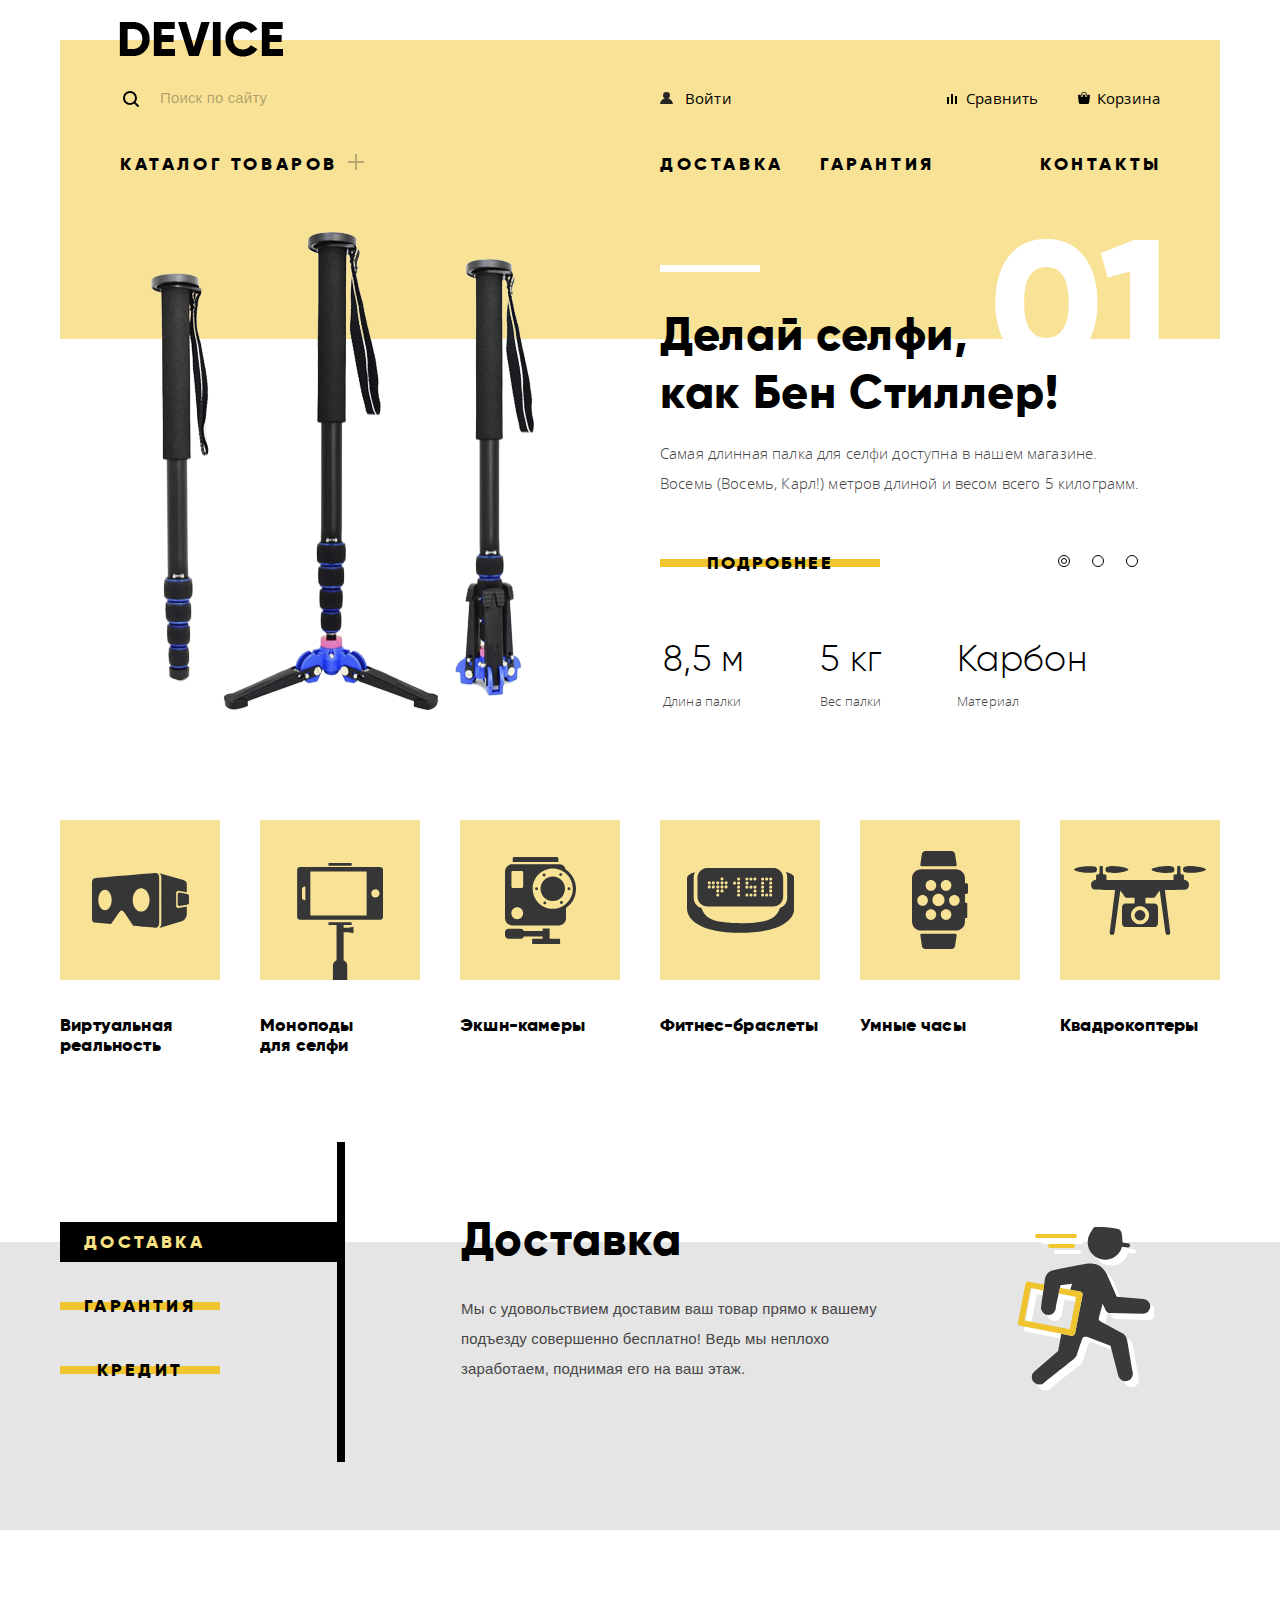
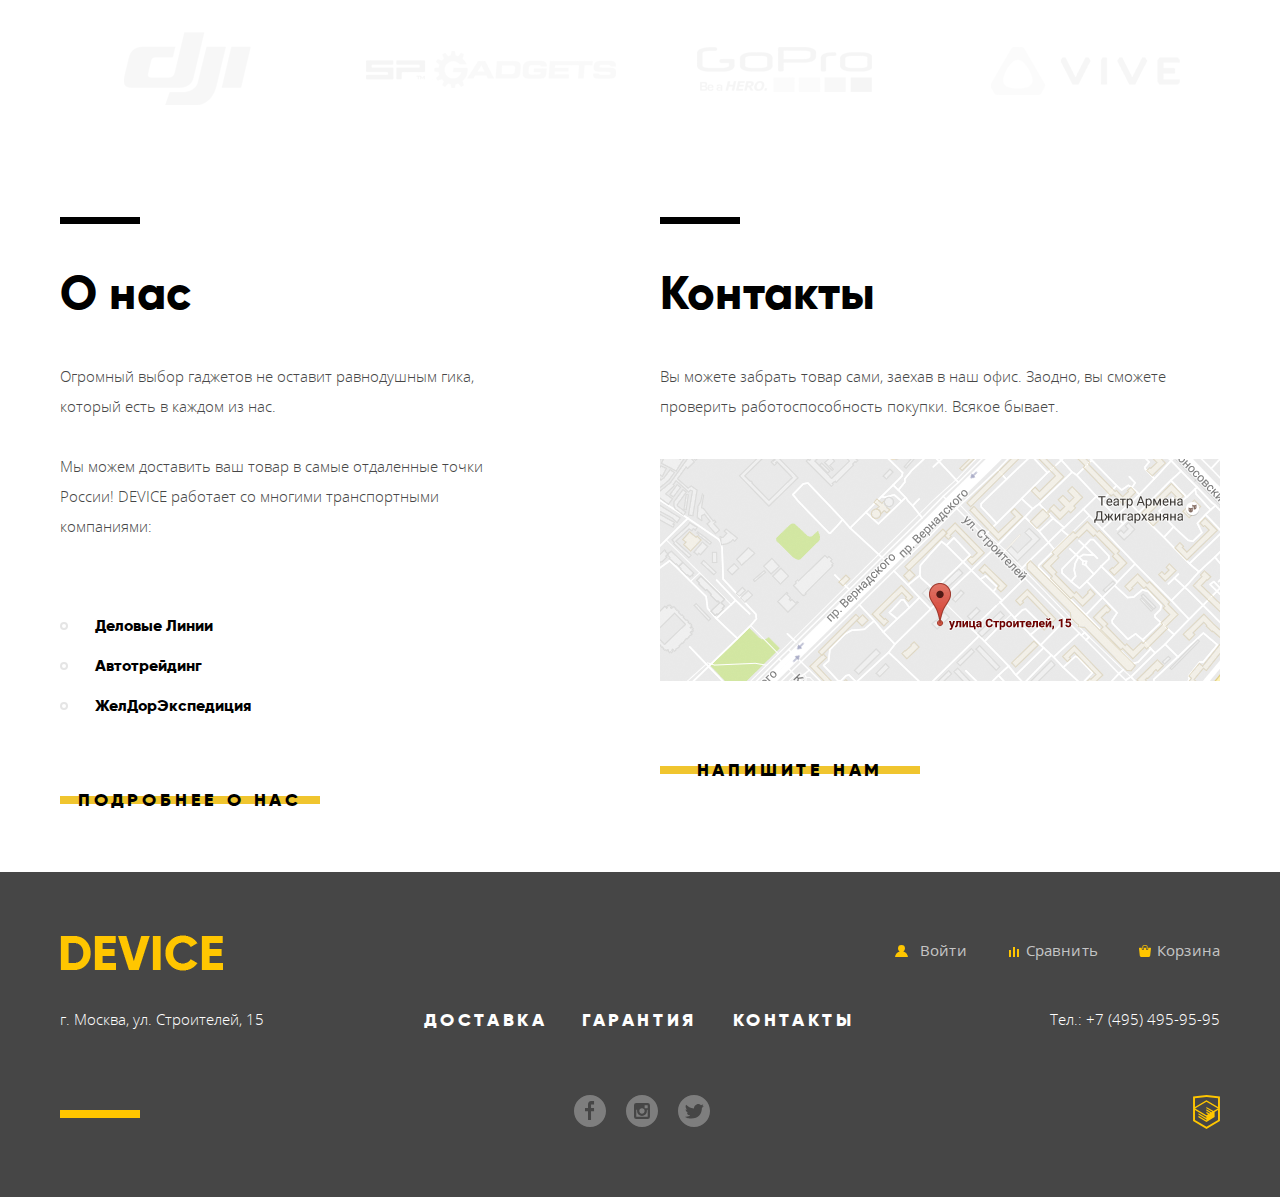
==== commit b089db94: "выверка стилей2" ====
--- a/index.html
+++ b/index.html
@@ -4,7 +4,7 @@
 <head>
   <meta charset="utf-8">
   <link rel="stylesheet" href="css/normalize.css">
-  <link rel="stylesheet" href="css/style.css">
+  <link rel="stylesheet" href="css/style.min.css">
   <title>Магазин гаджетов "Девайс"</title>
 </head>
 
@@ -313,7 +313,7 @@
       <img class="popup-map-image" src="img/map-big.png" width="960" height="560" alt="Наш адрес: г. Москва, ул. Строителей, 15">
     </div>
   </div>
-  <script src="js/modal-script.js"></script>
+  <script src="js/modal-script.min.js"></script>
 </body>
 
 </html>
--- a/css/style.min.css
+++ b/css/style.min.css
@@ -0,0 +1 @@
+.filter,.footer .container,.services-content{-webkit-box-orient:vertical;-webkit-box-direction:normal}@font-face{font-weight:400;font-style:normal;font-family:'open sans';src:url(../fonts/web/opensans.woff2) format('woff2');src:url(../fonts/web/opensans.woff) format('woff')}@font-face{font-weight:300;font-style:normal;font-family:'open sans';src:url(../fonts/web/opensanslight.woff2) format('woff2');src:url(../fonts/web/opensanslight.woff) format('woff')}@font-face{font-weight:400;font-style:normal;font-family:Gilroy-ExtraBold;src:url(../fonts/web/gilroyextrabold.woff2) format('woff2');src:url(../fonts/web/gilroyextrabold.woff) format('woff')}@font-face{font-weight:300;font-style:normal;font-family:Gilroy-Light;src:url(../fonts/web/gilroylight.woff2) format('woff2');src:url(../fonts/web/gilroylight.woff) format('woff')}html{-webkit-box-sizing:border-box;box-sizing:border-box}*,:after,:before{-webkit-box-sizing:inherit;box-sizing:inherit}body{min-width:1200px;font-weight:300;font-size:15px;font-family:'open sans',Arial,sans-serif;line-height:30px}.catalog-button,.detail-button,.navigation-list,.slide-tagline{font-weight:400}a{background-position:0 16px;color:#000;text-decoration:none}a:hover{opacity:.6}a:active,a:focus{opacity:.3}a:hover.detail-button{opacity:1}.about-items,.brands-items,.breadcrumbs-list,.catalog-list,.filter-bt-list,.filter-colors-list,.footer-service-navigation-list,.footer-user-navigation-list,.navigation-list,.paginator-pages,.product-to-container,.ranking-list,.ranking-list-type,.services-list,.social-items{list-style:none}.visually-hidden{position:absolute;overflow:hidden;clip:rect(0 0 0 0);margin:-1px;padding:0;width:1px;height:1px;border:0}.detail-button,.filter-title,.navigation-link,.paginator,.product-new::after,.ranking-title{text-transform:uppercase}.button{position:relative;padding:0;border:none;background-color:transparent;background-position:center;letter-spacing:.15px;line-height:36px;cursor:pointer}.detail-button{position:relative;z-index:1;display:block;margin-bottom:10px;padding:5px;min-width:220px;text-align:center;word-wrap:break-word;letter-spacing:2.15px;font-size:18px;font-family:Gilroy-ExtraBold,'Arial Black',sans-serif}.detail-button:before{position:absolute;top:0;right:0;bottom:0;left:0;z-index:-1;margin:auto;width:100%;height:8px;background-color:#f0c52e;content:''}.detail-button:hover::before{padding-top:5px;padding-bottom:5px;height:40px;background-repeat:repeat}.detail-button:active{color:rgba(0,0,0,.3)}.header{margin-top:40px}.color-wrapper,.container{display:-webkit-box;display:-ms-flexbox;display:flex;-ms-flex-wrap:wrap;flex-wrap:wrap;-webkit-box-pack:justify;-ms-flex-pack:justify;justify-content:space-between;margin:0 auto;padding-right:20px;padding-left:20px;min-height:170px;width:1200px}.color-wrapper{width:1160px;background-color:rgba(240,197,46,.5)}.header-logo{margin-top:-19px;margin-bottom:-20px;margin-left:39px;width:100%}.button:hover{opacity:.6}.button:focus{border:none}.header .button:active{outline:0;border:none;opacity:.3}.header-search-form{position:relative;margin-left:40px;min-width:440px}.header-search-input{padding-top:3px;padding-left:40px;width:320px;height:42px;border:none;border-bottom:2px solid transparent;background-color:rgba(240,197,46,0);font-family:'open sans light',Arial,sans-serif;line-height:30px}.catalog-button,.navigation-list,.slide-tagline,.slide-tagline::after{font-family:Gilroy-ExtraBold,'Arial Black',sans-serif}.header-search-form::before{position:absolute;top:14px;left:3px;width:16px;height:16px;background-image:url(../img/search.svg);background-repeat:no-repeat;content:''}.header-search-input:focus{outline:0;border:none;border-bottom:2px solid #000}.header-search-input::-webkit-input-placeholder{color:rgba(0,0,0,.3);letter-spacing:.15px}.header-search-input:hover::-webkit-input-placeholder{color:rgba(0,0,0,.6);letter-spacing:.15px}.header-search-input:focus::-webkit-input-placeholder{color:rgba(0,0,0,1);letter-spacing:.15px}.header-search-button{outline:0;background-color:transparent;color:transparent;cursor:default}.header-search-input:focus+.header-search-button{position:absolute;top:-5px;margin-left:0;width:83px;height:47px;border:2px solid #000;color:#000}.header-search-input:focus+.header-search-button:hover{background-color:#000;color:#fff;opacity:1;cursor:pointer}.header-search-input:focus+.header-search-button:active{background-color:#000;color:rgba(255,255,255,.3)}.user-navigation{display:-webkit-box;display:-ms-flexbox;display:flex;-ms-flex-line-pack:start;align-content:flex-start;-webkit-box-align:start;align-items:flex-start;-ms-flex-align:start;-ms-flex-preferred-size:100px;flex-basis:100px;-ms-flex-wrap:wrap;flex-wrap:wrap;-webkit-box-pack:justify;-ms-flex-pack:justify;justify-content:space-between;margin-top:3px;margin-right:40px;min-width:475px}.button-login{-webkit-box-flex:4;-ms-flex-positive:4;flex-grow:4}.user-profile{margin-top:3px;margin-right:20px}.button-logout{-webkit-box-flex:1;-ms-flex-positive:1;flex-grow:1;margin-right:20px;opacity:.3}.button-compare{display:block;-webkit-box-flex:1;-ms-flex-positive:1;flex-grow:1;height:36px}.button-login::before,.footer .button-login::before,.user-profile::before{content:'';background-repeat:no-repeat;width:13px;height:12px}.button-cart,.button-compare,.button-login,.button-logout,.user-profile{position:relative;text-align:left;font-weight:400;letter-spacing:.15px}.button-login::before,.user-profile::before{position:absolute;top:12px;left:-25px;background-image:url(../img/user.svg)}.footer .button-login::before{background-image:url(../img/user-footer.svg);top:5px}.button-compare::before,.footer .button-compare::before{position:absolute;content:'';background-repeat:no-repeat;width:10px;height:10px}.button-compare::before{top:14px;left:-19px;background-image:url(../img/compare.svg)}.footer .button-compare::before{top:15px;left:-17px;background-image:url(../img/compare-footer.svg)}.button-cart::before,.footer .button-cart::before{content:'';background-repeat:no-repeat;width:12px;height:12px;position:absolute}.button-cart::before{top:12px;left:-19px;background-image:url(../img/cart.svg)}.footer .button-cart::before{top:5px;left:-18px;background-image:url(../img/cart-footer.svg)}.catalog:hover .catalog-wrapper{position:absolute;left:-60px;z-index:1;display:-webkit-box;display:-ms-flexbox;display:flex;padding-left:60px;min-width:1160px;background-color:#f7e296}.catalog,.slide{position:relative}.catalog{-webkit-box-flex:1;-ms-flex-preferred-size:auto;flex-basis:auto;-ms-flex-positive:1;flex-grow:1;margin-left:40px;width:250px}.catalog-wrapper{display:none;min-width:1100px;min-height:160px}.catalog-list{margin-right:55px;padding:0;letter-spacing:.15px;line-height:36px}.catalog-button,.navigation-list{padding:0;color:#000;text-transform:uppercase;letter-spacing:3.6px;font-size:18px}.catalog-button{margin:0;line-height:12px}.catalog-button::after{margin-left:10px;width:16px;height:16px;content:url(../img/plus.svg);opacity:.3}.slide-tagline::before,.slide::before{content:''}.navigation{display:-webkit-box;display:-ms-flexbox;display:flex;-ms-flex-wrap:wrap;flex-wrap:wrap;-webkit-box-pack:end;-ms-flex-pack:end;justify-content:flex-end;width:1200px}.navigation-list{display:-webkit-box;display:-ms-flexbox;display:flex;-ms-flex-wrap:wrap;flex-wrap:wrap;-webkit-box-pack:justify;-ms-flex-pack:justify;justify-content:space-between;margin:0 20px 0 auto}.navigation-item{width:140px}.navigation-item-link{display:block;height:auto}.navigation-item:nth-child(2n){margin-right:80px;margin-left:20px}.sliders-container{position:relative;margin:20px auto 98px;width:1040px}.slider-switch-container{position:absolute;right:24px;bottom:128px;min-width:80px}.slide{display:none}.product-categories,.slide-active{display:-webkit-box;display:-ms-flexbox;display:flex}.slide::before{position:absolute;top:-20px;left:-60px;z-index:-1;display:block;width:1160px;height:129px;background-color:rgba(240,197,46,.5)}.slide-description,.slide-link{display:inline-block;vertical-align:middle}.slide-container{-webkit-box-flex:1;-ms-flex:1;flex:1;margin-right:40px;margin-left:2px;margin-top:-2px}.slide-wrapper{position:relative;width:500px}.slide-tagline{margin-top:75px;margin-bottom:17px;letter-spacing:.65px;font-size:47px;line-height:normal}.slide-tagline::before{position:absolute;top:35px;left:0;width:100px;height:7px;background-color:#fff}.slide-tagline::after{position:absolute;top:-36.5px;right:-11.5px;z-index:-1;color:#fff;font-size:179px;letter-spacing:.36px}.slide-description,.slide-ttx-property{color:#464646;word-wrap:break-word;font-weight:300}.slide-selfie .slide-tagline::after{content:'01'}.slide-watch .slide-tagline::after{content:'02'}.slide-copter .slide-tagline::after{content:'03'}.about-item::before,.active-label.detail-button::before,.headling-breadcrumbs::before,.services-content-block__credit::before,.services-content-block__delivery::before,.services-content-block__warranty::before,.slider-switch-label::before,.social-items::before{content:''}.slide-description{margin-top:0;margin-bottom:44.5px;width:500px;text-align:left;letter-spacing:.15px;font-size:15px;font-family:'open sans',Arial,sans-serif;line-height:30px}.slide-link{margin:0;text-align:center}.slide-ttx-table{margin-top:55px;table-layout:fixed}.slide-ttx-value{padding-bottom:15px;word-wrap:break-word;letter-spacing:.36px;font-weight:300;font-size:36px;font-family:Gilroy-Light,Arial,sans-serif;line-height:36px}.product-categories-name,.services-content-title{letter-spacing:.18px;font-family:Gilroy-ExtraBold,'Arial Black',sans-serif}.slide-ttx-property{width:155px;letter-spacing:.13px;font-size:13px;line-height:13px}.slide-ttx-property:nth-child(2),.slide-ttx-value:nth-child(2){width:135px}.slider-switch-item{display:none}.slider-switch-label,.slider-switch-label::before{display:inline-block;width:12px;height:12px;vertical-align:middle;text-align:left}.slider-switch-label{position:relative;top:-20px;z-index:2;margin-right:18px}.slider-switch-label:last-child{margin-right:-4px}.slider-switch-label::before{position:absolute;top:0;left:0;margin-bottom:20px;margin-left:2px;border:1px solid #000;border-radius:50%;background-color:transparent;cursor:pointer}.about-link,.card-image-wrapper,.contacts-link,.logo-img-yellow{text-align:center;vertical-align:middle}.slider-switch-item:checked+.slider-switch-label::before{border:4px double #000}.product-categories{display:-webkit-box;display:-ms-flexbox;display:flex;-webkit-box-pack:justify;-ms-flex-pack:justify;justify-content:space-between;-ms-flex-wrap:wrap;flex-wrap:wrap;margin-bottom:169px;width:1160px}.card-image-wrapper,.services .wrapper{display:-webkit-box;display:-ms-flexbox}.product-categories-name{margin-top:35px;width:160px;color:#000;font-weight:400;font-size:18px;line-height:20px}.card-image-wrapper{display:flex;-webkit-box-align:center;align-items:center;-ms-flex-align:center;-webkit-box-pack:center;-ms-flex-pack:center;justify-content:center;width:160px;height:160px;background-color:rgba(240,197,46,.5)}.card-image-wrapper .product-categories-card-image[src="img/popular-2.svg"]{-ms-flex-item-align:end;align-self:flex-end}.product-categories-card-link:active .product-categories-card-image{opacity:.3}.img-dji:hover,.img-gop:hover,.img-spg:hover,.img-viv:hover,.product-categories-card-link:focus,.product-categories-card-link:hover,.services-button:hover{opacity:1}.product-categories-card-link:focus .card-image-wrapper,.product-categories-card-link:hover .card-image-wrapper{background-color:rgba(240,197,46,1)}.services{min-width:1160px;background-color:#e5e5e5}.services .wrapper{display:flex;margin:0 auto 90px;min-height:288px;width:1160px}.brands-items,.services-content{display:-webkit-box;display:-ms-flexbox}.brands{-webkit-box-flex:1;-ms-flex-preferred-size:auto;flex-basis:auto;-ms-flex-positive:1;flex-grow:1}.services-list{margin:-100px 116px 68px 0;padding:0;width:285px;border-right:8px solid #000}.services-item{margin:0;width:160px}.services-button{margin-bottom:24px;padding-top:2px;padding-bottom:2px;min-width:160px;letter-spacing:3.18px}.services-button:before{background-color:#f0c52e}.services-item:first-child{margin-top:80px}.services-button:hover::before{padding-top:5px;padding-bottom:5px;height:40px;background-repeat:repeat;background-color:#f0c52e}.active-label,.services-button:active::before{padding-right:118px;padding-left:10px;width:277px;background-color:#000;color:#f7e184;opacity:1}.services-button:active{color:#f7e184}.active-label.detail-button::before{background-color:#000}.services-content{display:flex;-webkit-box-flex:1;-ms-flex:1;flex:1;-ms-flex-direction:column;flex-direction:column;margin-top:-65px}.services-content-block::before{position:absolute;right:66px;bottom:0;background-repeat:no-repeat}.services-content-block__delivery::before{background-image:url(../img/delivery.svg);width:136px;height:164px;top:50px}.services-content-block__warranty::before{background-image:url(../img/warranty.svg);width:171px;height:194px}.services-content-block__credit::before{background-image:url(../img/credit.svg);width:156px;height:186px}.services-content-block{position:relative}.services-content-block__credit,.services-content-block__warranty{display:none}.services-content-title{margin-bottom:40px;color:#000;letter-spacing:.21px;letter-spacing:1.21px;font-weight:400;font-size:47px}.services-content-text{width:460px;color:#464646;letter-spacing:.15px;font-family:'open sans light',Arial,sans-serif}.about-items,.about-title,.contacts-title,.filter-title,.main-catalog-title,.navigation-link,.ranking-title,legend{font-family:Gilroy-ExtraBold,'Arial Black',sans-serif}.brands-items{display:flex;-webkit-box-pack:justify;-ms-flex-pack:justify;justify-content:space-between;margin:0 0 102px;padding:0;width:1160px}.brands-link{font-size:0}.img-dji:hover>.brands-image{background-image:url(../img/logo-1-dji.png)}.img-spg:hover>.brands-image{background-image:url(../img/logo-2-spg.png)}.img-gop:hover>.brands-image{background-image:url(../img/logo-3-gp.png)}.img-viv:hover>.brands-image{background-image:url(../img/logo-4-vive.png)}.about-info{display:-webkit-box;display:-ms-flexbox;display:flex;-webkit-box-flex:1;-ms-flex:1;flex:1;-ms-flex-preferred-size:auto;flex-basis:auto;-webkit-box-pack:justify;-ms-flex-pack:justify;justify-content:space-between;margin-bottom:7px;width:1160px}.about,.contacts{-ms-flex-negative:0;flex-shrink:0;margin-bottom:65px;min-height:562.5px}.about{margin:0 128px 0 0;padding:0;width:472px}.contacts{margin-right:-;width:560px}.about-title,.contacts-title{position:relative;margin-bottom:50px;color:#000;letter-spacing:.21px;font-weight:400;font-size:47px;line-height:35px}.about-title::before,.contacts-title::before{position:absolute;top:-59px;left:0;width:80px;height:7px;background-color:#000;content:''}.about-content,.contacts-content{color:#464646;line-height:30px}.about-content{margin-bottom:30px}.contacts-content{margin-bottom:38px}.about-items{margin:65px 0 54px;padding-left:35px;font-weight:400;font-size:16px;line-height:40px}.about-item{position:relative}.about-item::before{position:absolute;bottom:16px;left:-35px;width:8px;height:8px;border:2px solid #e5e5e5;border-radius:50%}.contacts-container-map{margin-bottom:60px;cursor:pointer}.about-link,.contacts-link{display:inline-block;min-width:260px;letter-spacing:3.8px}.footer{min-width:1200px;background-color:#464646}.footer .container{display:-webkit-box;display:-ms-flexbox;display:flex;-ms-flex-direction:column;flex-direction:column;-webkit-box-pack:start;-ms-flex-pack:start;justify-content:flex-start;min-width:1200px;min-height:325px}.logo-img-yellow{display:inline-block}.footer-user-navigation-list{display:-webkit-box;display:-ms-flexbox;display:flex;-ms-flex-line-pack:start;align-content:flex-start;-webkit-box-align:start;align-items:flex-start;-ms-flex-align:start;-ms-flex-preferred-size:340px;flex-basis:340px;-ms-flex-wrap:wrap;flex-wrap:wrap;-webkit-box-pack:justify;-ms-flex-pack:justify;justify-content:space-between;margin-top:10px}.footer-contacts-services,.footer-social,.footer-user-navigation{position:relative;display:-webkit-box;display:-ms-flexbox;display:flex;-webkit-box-align:center;align-items:center;-ms-flex-align:center;-webkit-box-pack:justify;-ms-flex-pack:justify;justify-content:space-between;margin-top:0;margin-bottom:0}.footer-user-navigation{margin-top:50px;margin-bottom:5px}.footer-contacts-services{margin-bottom:30px}.footer-service-navigation-list{margin-right:35px;padding:0;min-width:440px}.footer-service-navigation-item,.footer-user-navigation-item{display:inline-block;vertical-align:middle;text-align:center}.footer-service-navigation-item{min-width:150px}.footer-social{-webkit-box-align:start;align-items:flex-start;-ms-flex-align:start;-webkit-box-flex:1;-ms-flex-preferred-size:auto;flex-basis:auto;-ms-flex-positive:1;flex-grow:1;-webkit-box-pack:end;-ms-flex-pack:end;justify-content:flex-end;margin-left:30px;height:72px}.social-items{display:-webkit-box;display:-ms-flexbox;display:flex;-ms-flex-line-pack:center;align-content:center;-webkit-box-flex:1;-ms-flex-positive:1;flex-grow:1;-ms-flex-wrap:wrap;flex-wrap:wrap;-webkit-box-pack:center;-ms-flex-pack:center;justify-content:center;margin-right:100px;margin-left:100px;padding:0;min-width:160px}.catalog-inner-wrapper,.container-inner{display:-webkit-box;display:-ms-flexbox}.social-items::before{position:absolute;top:30px;left:-30px;width:80px;height:8px;background-color:#ffc600}.social-item{-ms-flex-negative:0;flex-shrink:0;margin:0 0 20px;padding:0;height:32px}.social-item:nth-child(2n){margin-right:20px;margin-left:20px}.social-link{opacity:.3}.social-link:focus,.social-link:hover{opacity:.6}.social-link:active{opacity:.1}.footer .button{margin:0;color:rgba(255,255,255,.7)}.footer .button:hover{color:#fff;opacity:1}.footer .button-cart:hover::before,.footer .button-compare:hover::before,.footer .button-login:hover::before{opacity:.6}.footer-adress,.footer-phone{color:#fff}.footer .button:active{outline:0;border:none;opacity:.3}.social-link-htmlAcademy{margin-top:15px}.navigation-link{color:#fff;letter-spacing:3.6px;font-weight:400;font-size:18px}.container-inner{display:flex;-ms-flex-wrap:wrap;flex-wrap:wrap;-webkit-box-pack:justify;-ms-flex-pack:justify;justify-content:space-between;margin:0 auto;padding-right:20px;padding-left:20px;min-height:170px;width:1200px}.headling-breadcrumbs{position:relative;padding-right:60px;padding-left:60px;width:1160px}.headling-breadcrumbs::before{position:absolute;top:0;left:0;z-index:-1;display:block;width:1160px;height:15px;background-color:rgba(240,197,46,.5)}.main-catalog-title{margin:60px 0 30px;color:#000;letter-spacing:.17px;font-size:47px}.breadcrumbs-list{margin:0 0 39px;padding:0}.breadcrumbs-item{position:relative;display:inline-block;margin-right:35px;vertical-align:middle;text-align:left}.breadcrumbs-link{opacity:.3;letter-spacing:.14px;font-weight:300;font-size:14px;line-height:36px}.breadcrumbs-link:hover{opacity:1}.breadcrumbs-link:active{opacity:.1}.breadcrumbs-item::before{position:absolute;right:-18px;content:url(../img/nav-arrow.png)}.button-range,.filter,.filter-title,.ranking-title{position:relative}.breadcrumbs-item:last-child::before,.filter-title::before,.filter::before{content:''}.catalog-inner-wrapper{display:flex;-webkit-box-pack:center;-ms-flex-pack:center;justify-content:center;margin:0 auto;min-width:1160px}.filter{display:-webkit-box;display:-ms-flexbox;display:flex;-ms-flex-line-pack:end;align-content:flex-end;-webkit-box-align:end;align-items:flex-end;-ms-flex-align:end;-webkit-box-flex:1;-ms-flex-direction:column;flex-direction:column;-ms-flex-positive:1;flex-grow:1;-webkit-box-pack:start;-ms-flex-pack:start;justify-content:flex-start;margin-bottom:3px;min-width:345px;background-color:#eee}.filter-wrapper{padding-right:60px}.filter-title,.ranking-title{padding-top:20px;color:#000;text-align:left;letter-spacing:.91px;letter-spacing:4px;font-weight:400;font-size:16px}.filter-title{margin:0 0 69px;padding-right:170px;width:100%;height:70px;background-color:#dcdcdc;text-align:right}.ranking{-webkit-box-flex:1;-ms-flex-positive:1;flex-grow:1;margin-bottom:77px;width:850px;background-color:#fff}.ranking-title{margin:0;height:70px}fieldset{margin:0;padding:0;border:none}legend{margin:0;padding:7px 0 0;width:200px;border-top:2px solid #000;font-size:18px}.filter-range{height:140px}.button-range{z-index:2;display:inline-block;margin-right:55px;padding-top:45px;padding-left:0;border:none;background-color:transparent;color:rgba(0,0,0,.2);vertical-align:middle;text-align:center;font-weight:300;font-size:14px;font-family:Gilroy,'Arial Black',sans-serif;line-height:22.27px}.button-range-end::before,.button-range-start::before{position:absolute;bottom:26px;z-index:1;width:20px;height:20px;border-radius:50%;background-color:#fff;-webkit-box-shadow:0 2px .5px;box-shadow:0 2px .5px;content:'	\01F784';font-size:20px;cursor:pointer}.button-range-end:focus,.button-range-start:focus{outline:0}.button-range-end:active::before,.button-range-start:active::before{width:22px;height:22px}.filter-bt-label,.filter-colors-label,.filter-label,.ranking-link{font-size:14px;font-family:'open sans',Arial,sans-serif}.paginator,.product-name,.product-new::after,.write-us-email,.write-us-name,.write-us-text{font-family:Gilroy-ExtraBold,'Arial Black',sans-serif}.button-range-start::before{left:-6px}.button-range-end::before{left:15px}.button-range-end::after,.button-range-start::after{position:absolute;top:32px;z-index:-1;height:2px;outline:0;content:''}.button-range-start::after{left:10px;width:190px;background-color:#dbdbdb}.button-range-end::after{right:28px;width:110px;background-color:#91c92f}.filter-bt-label,.filter-colors-label,.filter-label{letter-spacing:.14px;font-weight:300;line-height:40px}.ranking-link{font-weight:400;line-height:18px;opacity:.3}.filter-colors{margin-bottom:16px}.filter-colors-label{position:relative}.filter-colors-label::before{position:absolute;top:-2px;left:-42px;width:23px;height:23px;border:2px solid #000;border-radius:5px;content:''}.filter-colors-input:checked+.filter-colors-label::before{content:'\002714';font-size:27px;line-height:20px}.filter-colors-input:hover+.filter-colors-label::before{opacity:.6}.filter-bluetooth{margin-bottom:15px}.filter-bt-label{position:relative}.filter-bt-label::before{position:absolute;top:-2px;left:-42px;width:25px;height:25px;border:4px solid #000;border-radius:50%;content:''}.filter-bt-input:checked+.filter-bt-label::before{display:inline-block;content:'\0026AB';vertical-align:middle;text-align:center;font-size:19px;line-height:14px}.filter-button,.product-to-cart{min-width:200px;background-position:center}.ranking-wrapper{background-color:#eee}.ranking-container{position:relative;display:-webkit-box;display:-ms-flexbox;display:flex;-webkit-box-align:center;align-items:center;-ms-flex-align:center;-webkit-box-flex:1;-ms-flex-preferred-size:auto;flex-basis:auto;-ms-flex-positive:1;flex-grow:1;-webkit-box-pack:justify;-ms-flex-pack:justify;justify-content:space-between;margin-bottom:70px;padding-left:75px;width:835px}.ranking-list{-webkit-box-flex:1;-ms-flex-positive:1;flex-grow:1;margin:0 0 0 45px;padding:0}.ranking-list-type{padding:0}.ranking-item{display:inline-block;margin-right:25px;vertical-align:top;text-align:center}.paginator,.popup-container{display:-webkit-box;display:-ms-flexbox}.ranking-type-item{margin:0 0 0 17px}.ranking-list-type:last-child .ranking-link{margin:0;font-size:20px}.use-range{opacity:1}.products-cards-list{display:-webkit-box;display:-ms-flexbox;display:flex;-webkit-box-flex:1;-ms-flex:1;flex:1;-ms-flex-wrap:wrap;flex-wrap:wrap;-webkit-box-pack:justify;-ms-flex-pack:justify;justify-content:space-between;margin-left:75px;width:760px}.product-card{position:relative;margin-bottom:50px}.product-to-cart{margin:0 auto}.product-link{display:block;display:-webkit-box;display:-ms-flexbox;display:flex;-webkit-box-pack:justify;-ms-flex-pack:justify;justify-content:space-between;margin-top:23px}.product-name{width:260px;letter-spacing:.18px;font-weight:400;font-size:18px;line-height:normal}.product-cost{color:#464646;letter-spacing:.16px;font-weight:300;font-size:16px;font-family:Gilroy-Light,Arial,sans-serif}.product-to-container{position:absolute;top:0;left:0;visibility:hidden;margin:0;padding:165px 0 0;width:360px;height:380px;background-color:rgba(238,238,238,.7);text-align:center}.product-photo-container:hover .product-to-container{visibility:visible;cursor:pointer}.product-new::after{position:absolute;top:25px;right:25px;padding-top:14px;width:60px;height:60px;border:2px solid #000;border-radius:50%;content:'new';text-align:center;font-size:14px;opacity:.2}.product-to-range{letter-spacing:.13px;font-weight:300;font-size:13px;line-height:36px;opacity:.5}.paginator,.write-us-email,.write-us-name,.write-us-text{font-weight:400}.product-to-range:hover{opacity:1}.product-to-range:active{opacity:.2}.paginator{display:flex;-webkit-box-pack:justify;-ms-flex-pack:justify;justify-content:space-between;margin-top:-12px;margin-left:75px;min-height:70px;width:760px;background-color:#ebebeb;letter-spacing:.91px;font-size:16px}.paginator-next,.paginator-prev{margin-top:20px;letter-spacing:3.5px}.paginator-prev{margin-left:30px}.paginator-next{margin-right:30px}.paginator-pages{margin:20px 0 0 10px;padding:0}.paginator-page{display:inline-block;margin:0 25px 0 0;padding:0;vertical-align:middle;text-align:left}.paginator-page:last-child{margin-right:0}.page-three,.page-two{opacity:.3}.popup-map,.popup-write-us{position:fixed;top:0;right:0;bottom:0;left:0;display:none;margin:auto;width:960px;height:553px;background-color:#fff;-webkit-box-shadow:0 10px 20px rgba(4,6,6,.2);box-shadow:0 10px 20px rgba(4,6,6,.2)}.popup-show{z-index:1;display:block;-webkit-animation:bounce .5s;animation:bounce .5s}.popup-error{-webkit-animation:shake .6s;animation:shake .6s}.popup-write-us{padding-right:100px;padding-left:100px}.popup-container{display:flex}.popup-map-image{position:absolute;top:0;left:0;z-index:1}.popup-map-iframe{position:relative;z-index:2;border:none}@-webkit-keyframes bounce{0%{opacity:.1}100%{opacity:1}}@keyframes bounce{0%{opacity:.1}100%{opacity:1}}@-webkit-keyframes shake{0%,100%{-webkit-transform:translateX(0);transform:translateX(0)}10%,30%,50%,70%,90%{-webkit-transform:translateX(-10px);transform:translateX(-10px)}20%,40%,60%,80%{-webkit-transform:translateX(10px);transform:translateX(10px)}}@keyframes shake{0%,100%{-webkit-transform:translateX(0);transform:translateX(0)}10%,30%,50%,70%,90%{-webkit-transform:translateX(-10px);transform:translateX(-10px)}20%,40%,60%,80%{-webkit-transform:translateX(10px);transform:translateX(10px)}}.write-us{display:-webkit-box;display:-ms-flexbox;display:flex;-ms-flex-wrap:wrap;flex-wrap:wrap;-webkit-box-pack:justify;-ms-flex-pack:justify;justify-content:space-between;margin-top:90px}.write-us-email,.write-us-name{padding:0;width:360px}.write-us-input{margin-bottom:40px;width:360px;height:50px}.write-us-text-input{display:block;margin-bottom:50px;padding-top:18px;width:760px;height:156px}.popup-close{position:absolute;top:22px;right:22px;z-index:10;width:55px;height:55px;outline:0;border:0;border-radius:50%;background-color:#f0c52e;font-size:0;opacity:.5;cursor:pointer}.popup-close:focus,.popup-close:hover{opacity:1}.popup-close:active{opacity:.3}.popup-close::after,.popup-close::before{position:absolute;top:26px;right:12px;width:31px;height:2px;background-color:#fff;content:''}.popup-close::after{-webkit-transform:rotate(45deg);-ms-transform:rotate(45deg);transform:rotate(45deg)}.popup-close::before{-webkit-transform:rotate(-45deg);-ms-transform:rotate(-45deg);transform:rotate(-45deg)}.write-us-email,.write-us-name,.write-us-text{color:#000;font-size:18px;line-height:18px}.write-us-input,.write-us-text-input{padding-left:20px;border:none;background-color:#f8f8f8;color:#464646;opacity:.5}.write-us-input:hover,.write-us-text-input:hover{outline:0;opacity:.8}.write-us-input:focus,.write-us-text-input:focus{outline:0;border:3px solid #f0c52e;background-color:rgba(248,248,248,.5);opacity:1}.write-us-input:focus:invalid{background-color:#edb5b5}
